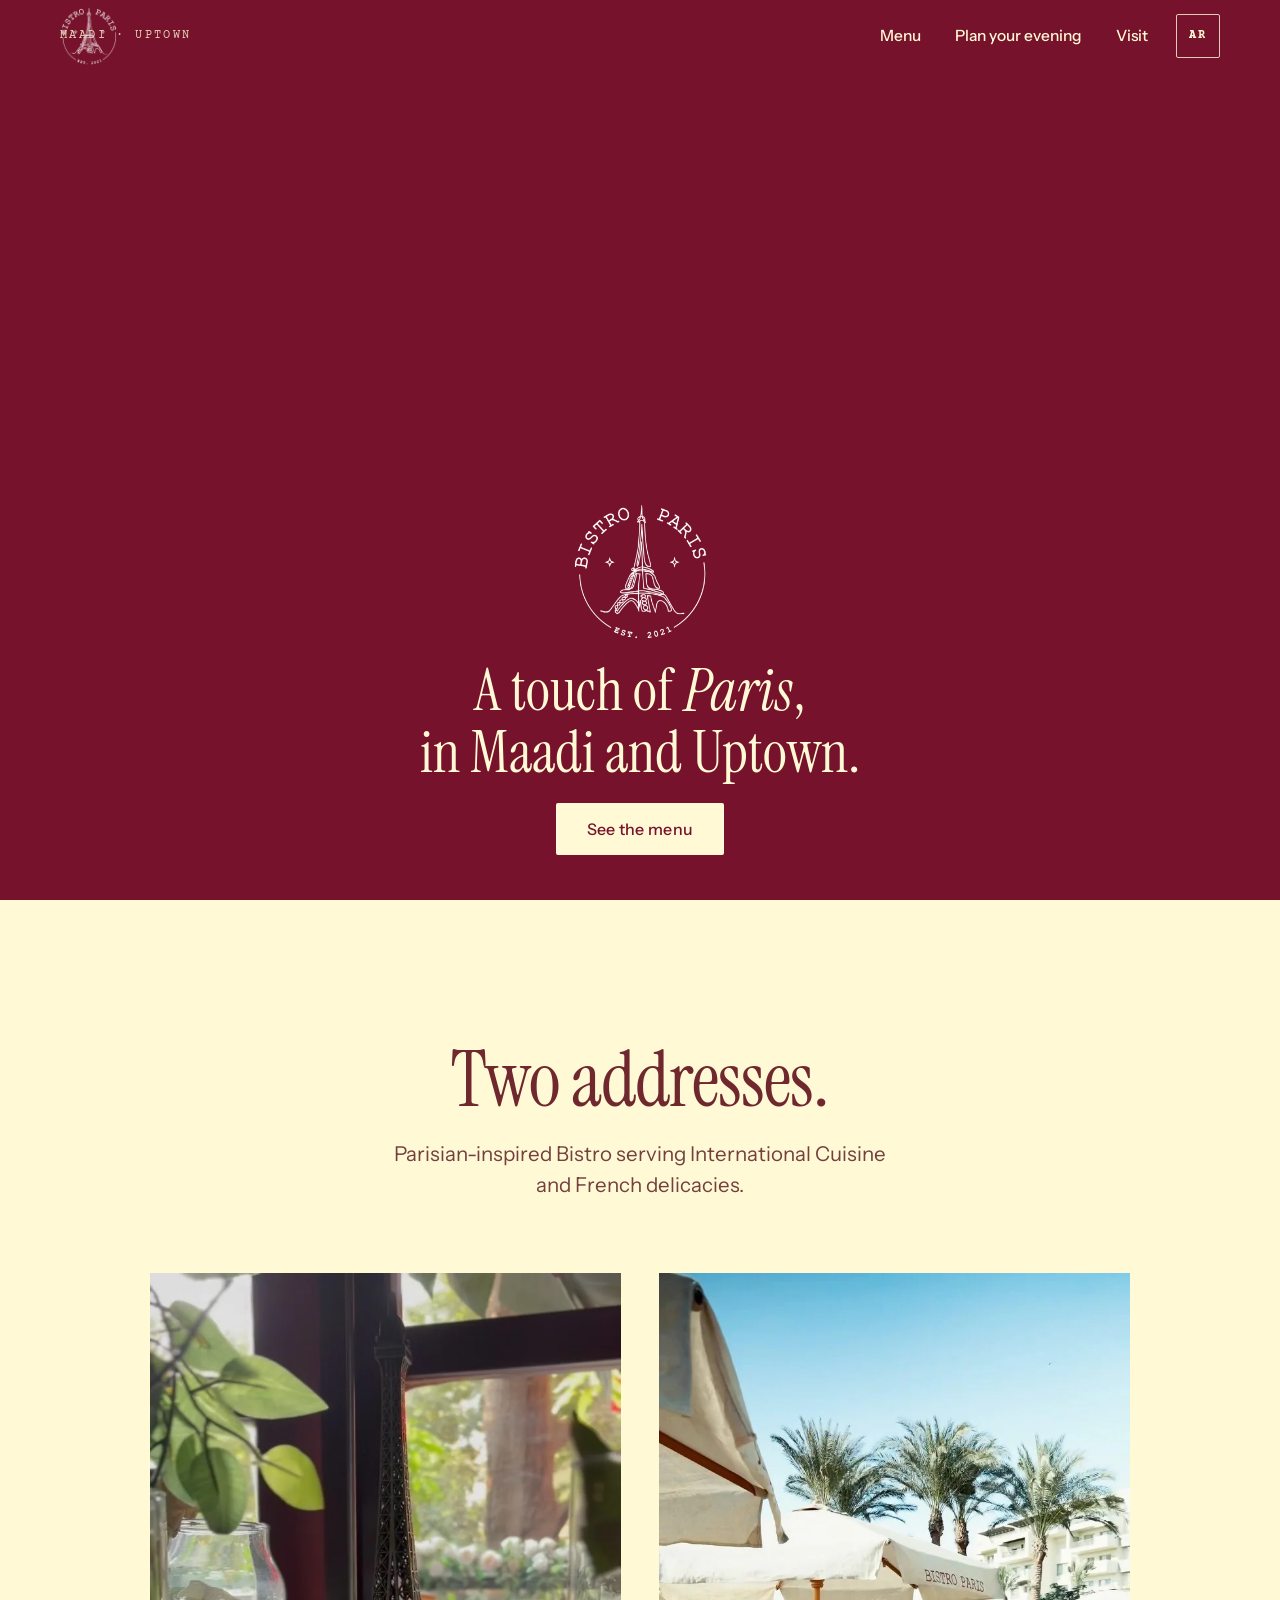
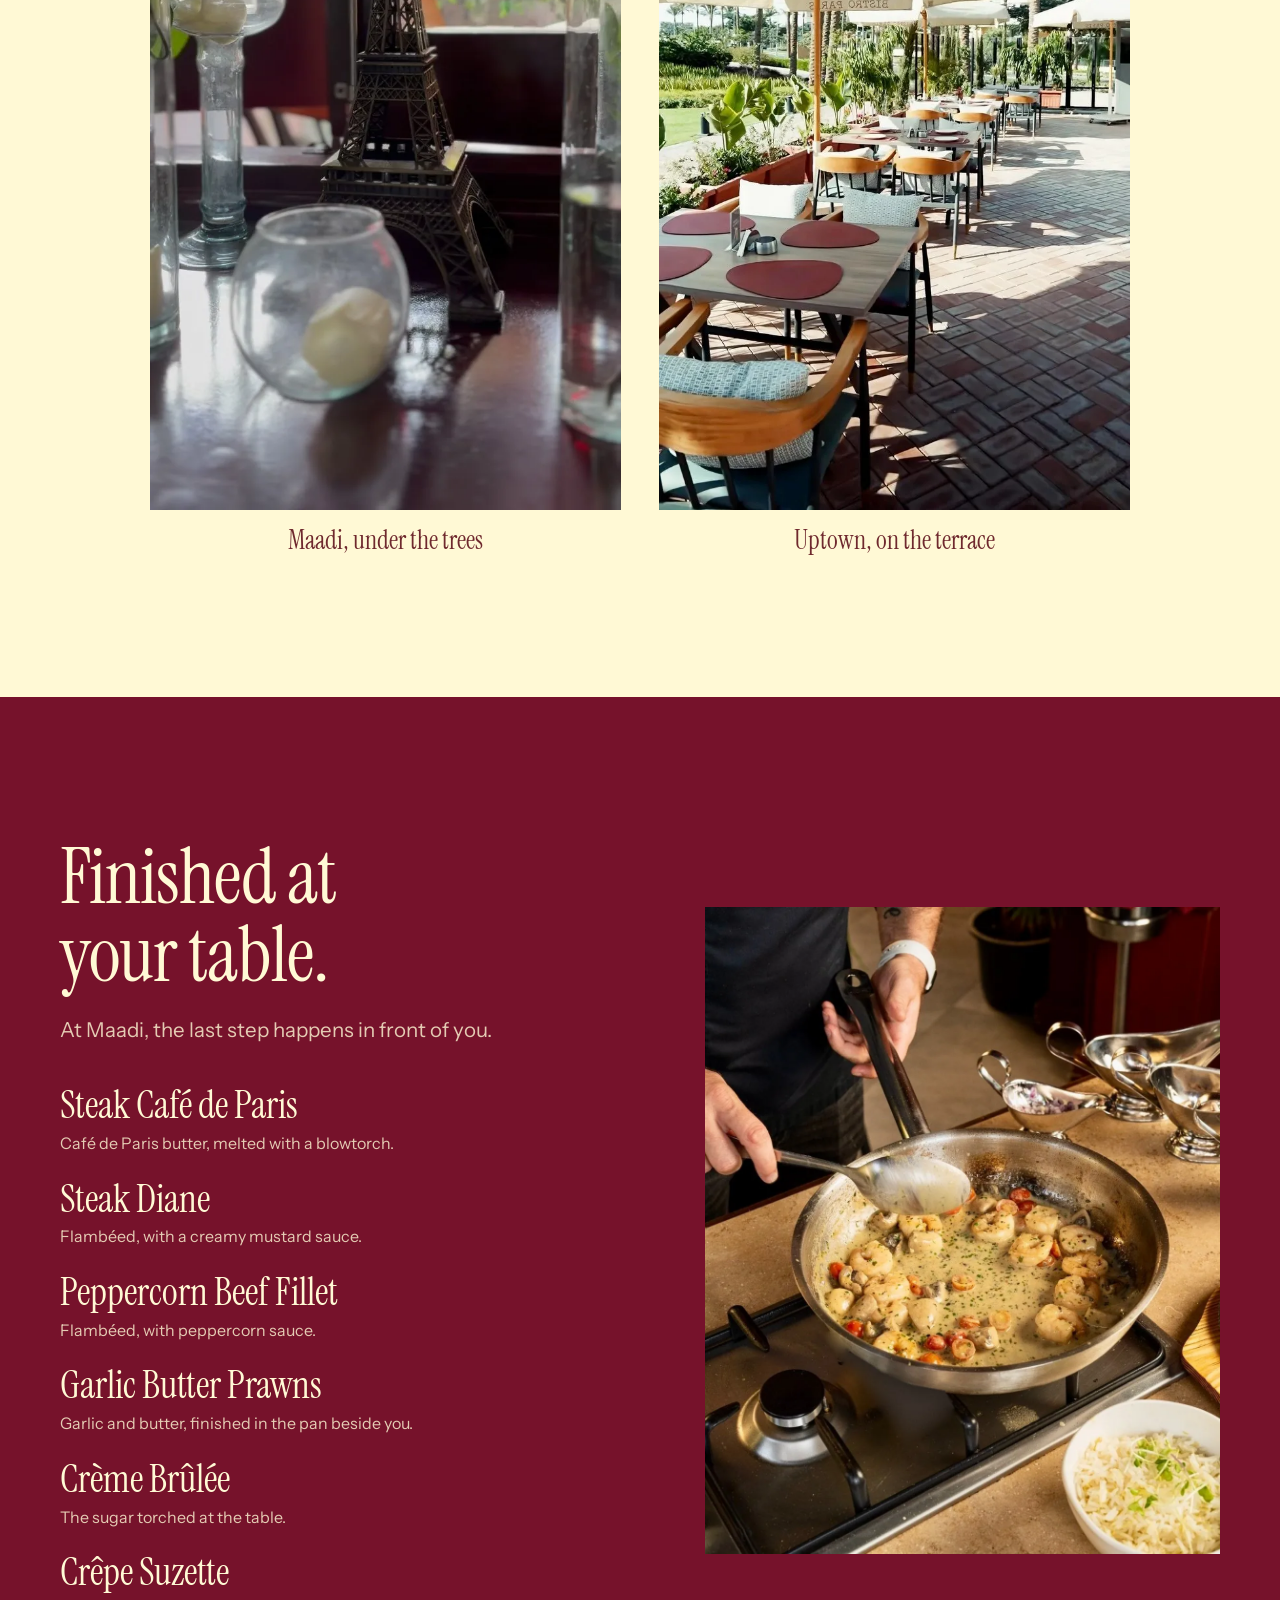
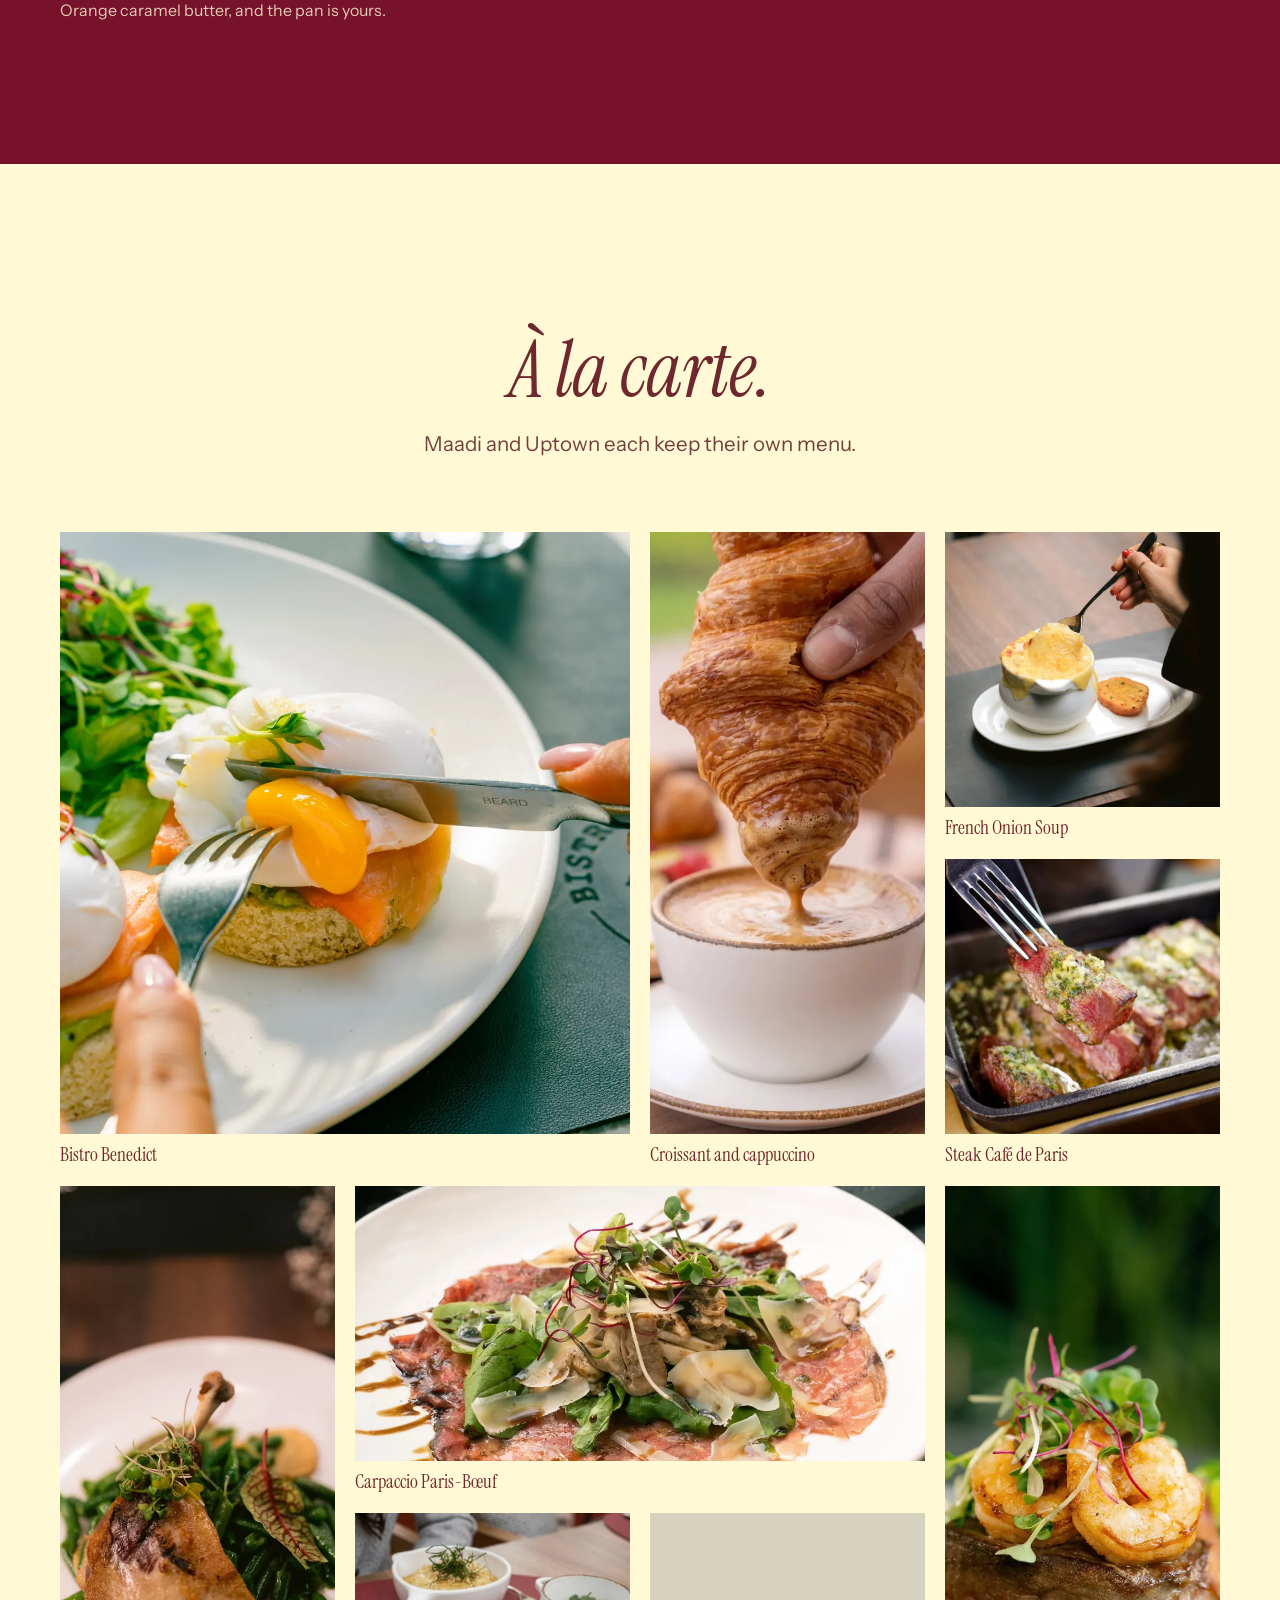
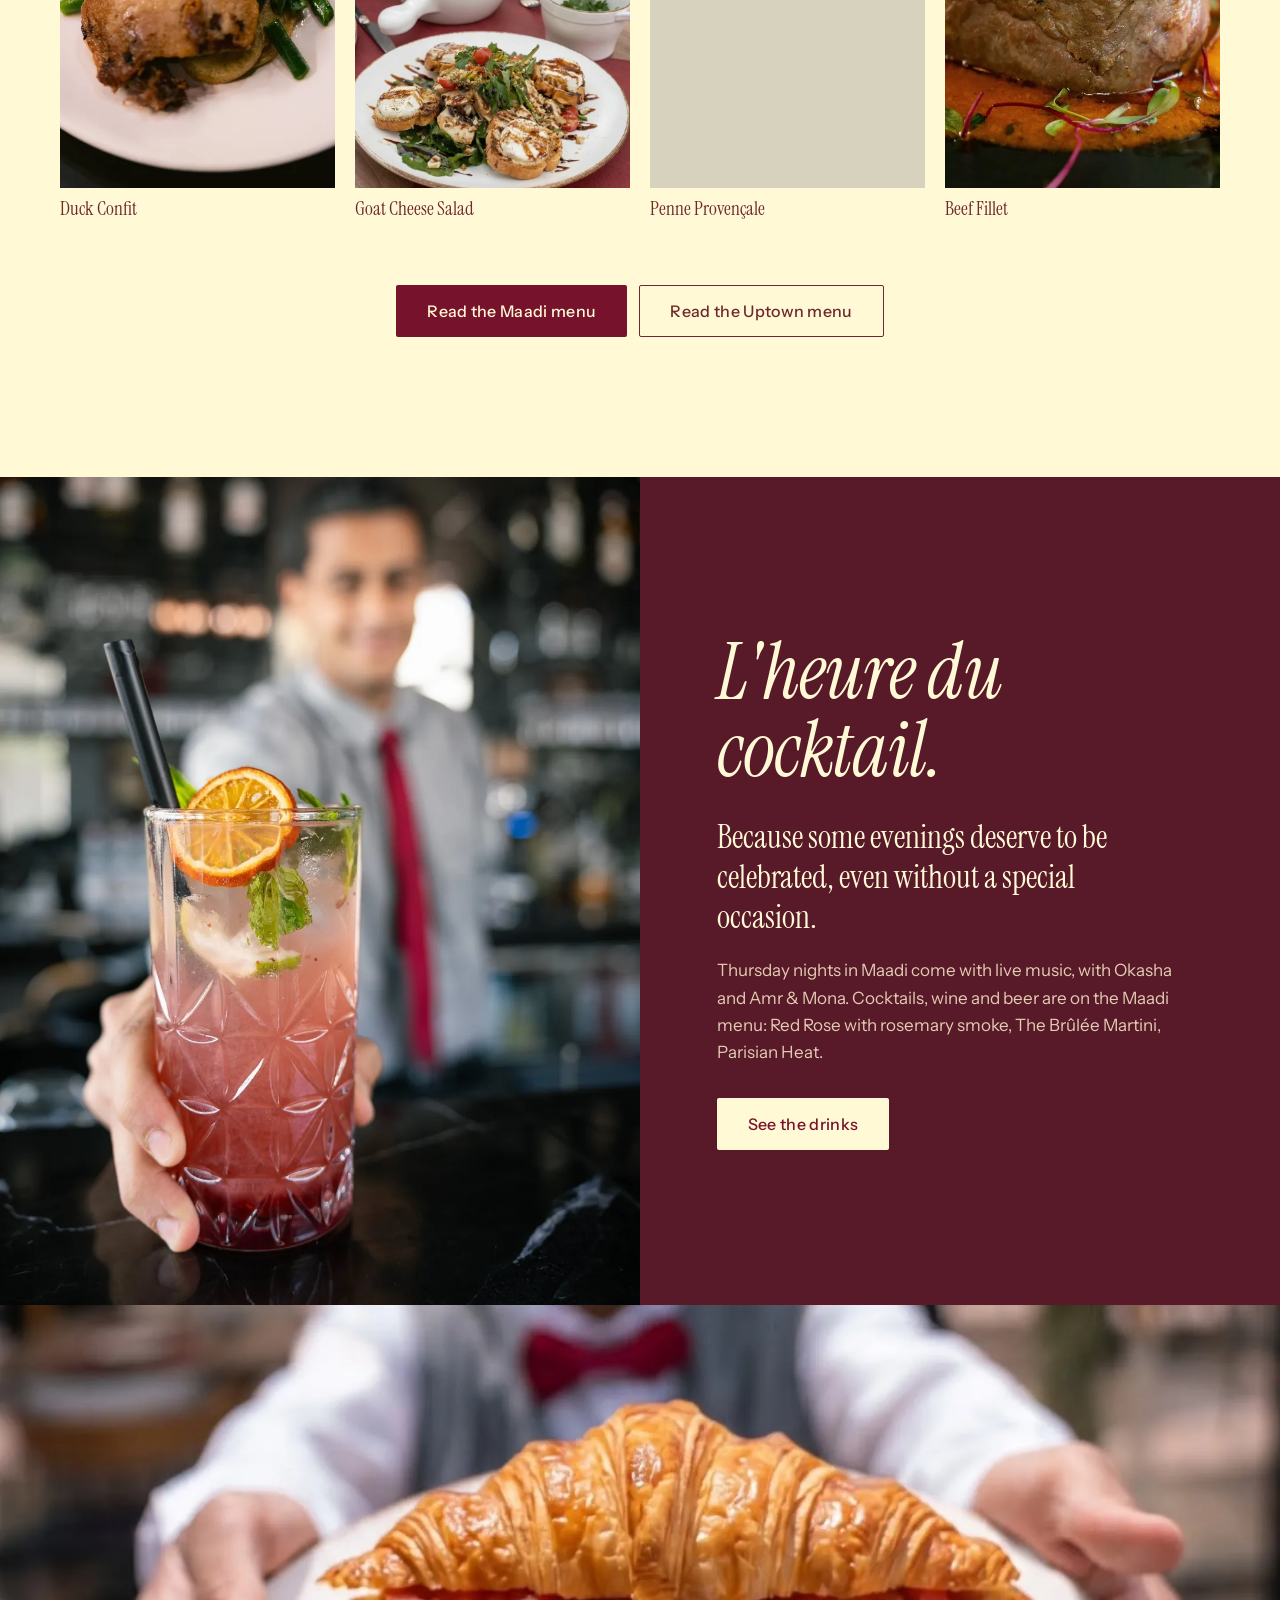
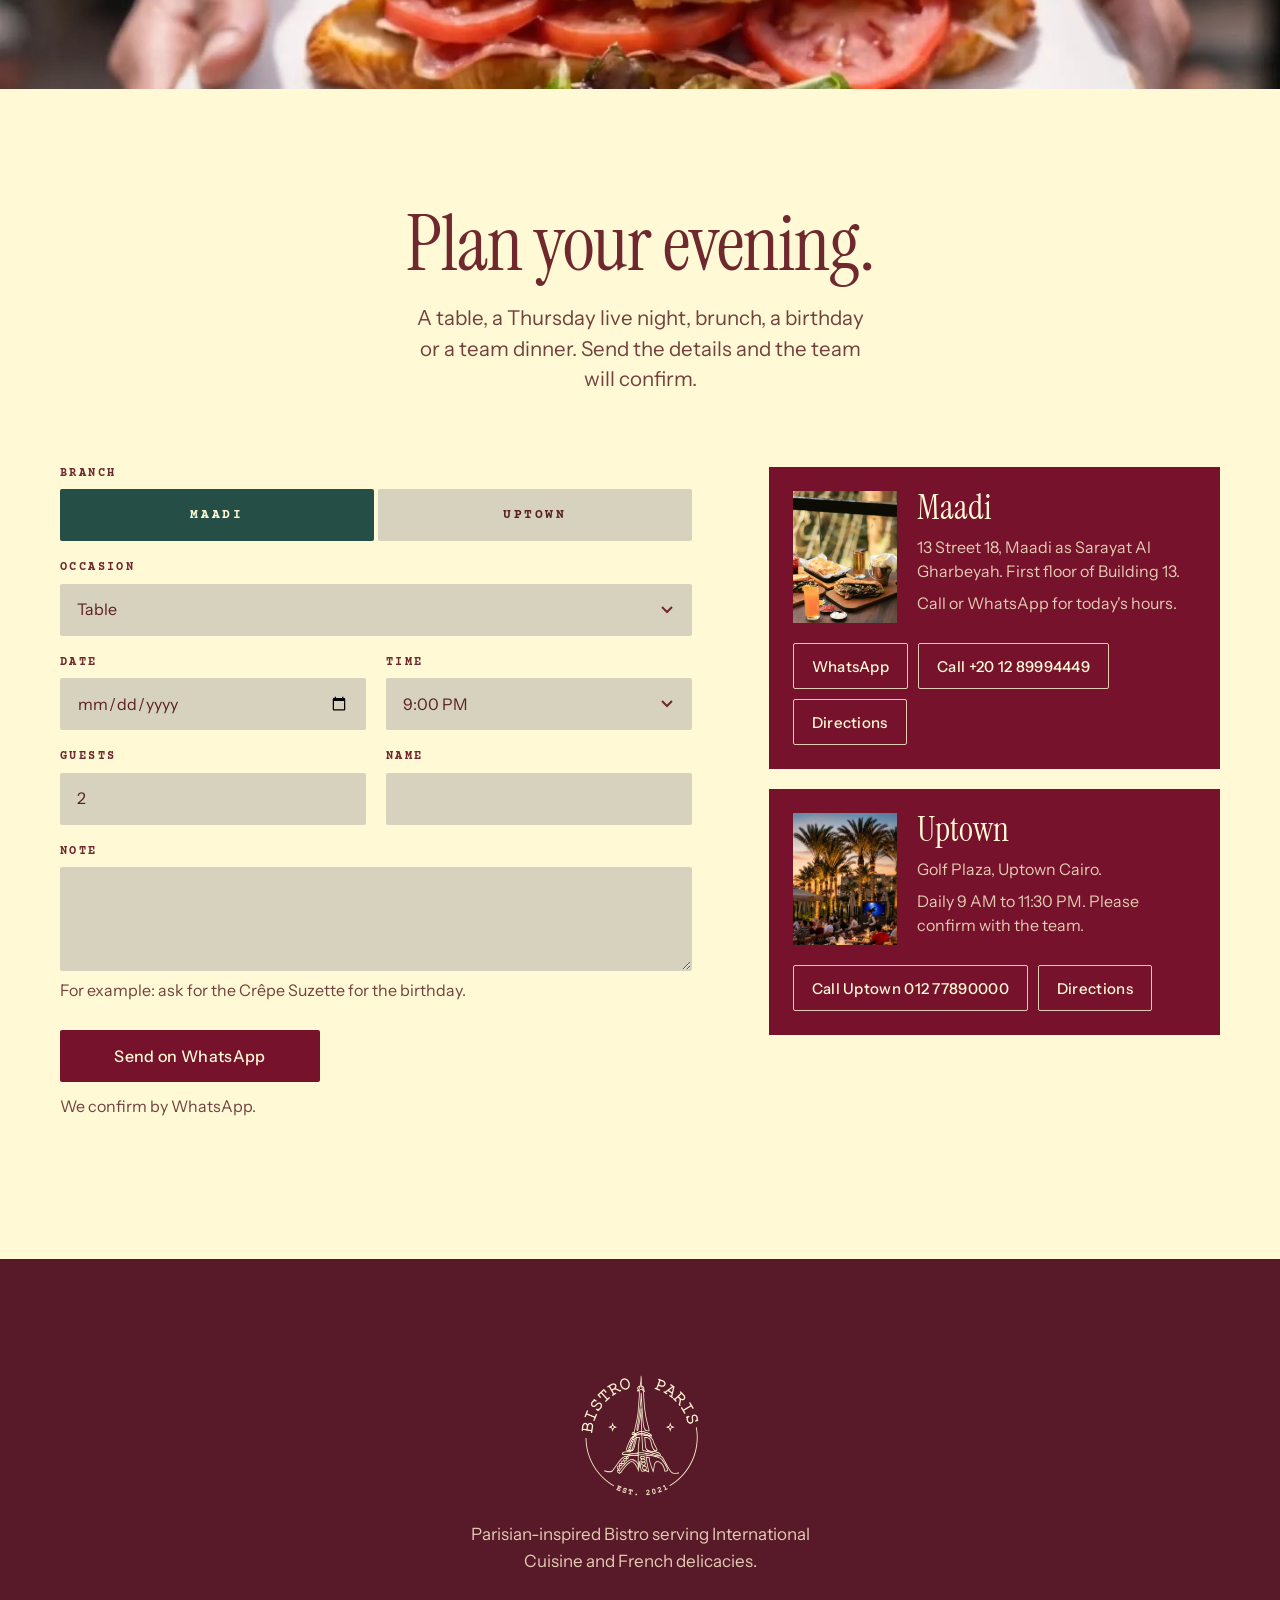
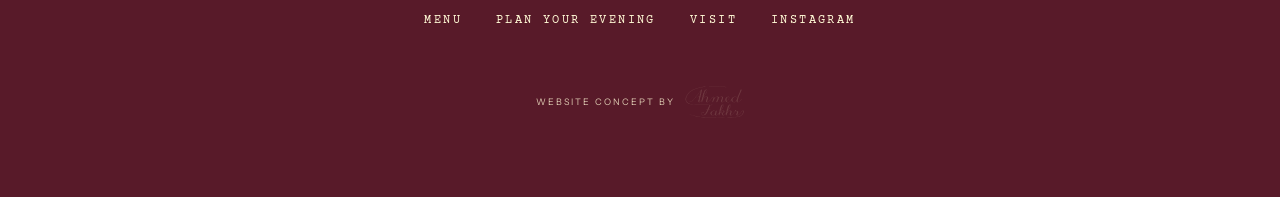
==== index.html @ d9f88b31 "Faster images, single language button" ====
<!doctype html>
<html lang="en">
<head>
<meta charset="utf-8">
<meta name="viewport" content="width=device-width, initial-scale=1, minimum-scale=1">
<title>Bistro Paris | Parisian-inspired bistro, Maadi and Uptown Cairo</title>
<meta name="description" content="Parisian-inspired Bistro serving International Cuisine and French delicacies, in Maadi and at Uptown Cairo. See the menu and plan your evening.">
<meta name="theme-color" content="#76122B">
<meta property="og:type" content="restaurant.restaurant">
<meta property="og:site_name" content="Bistro Paris">
<meta property="og:title" content="Bistro Paris | Parisian-inspired bistro, Maadi and Uptown Cairo">
<meta property="og:description" content="Parisian-inspired Bistro serving International Cuisine and French delicacies, in Maadi and at Uptown Cairo. See the menu and plan your evening.">
<meta property="og:url" content="https://ahmedfakhr1.github.io/bistroparis-preview/">
<meta property="og:image" content="https://ahmedfakhr1.github.io/bistroparis-preview/img/og.jpg">
<meta property="og:image:width" content="1200">
<meta property="og:image:height" content="630">
<meta name="twitter:card" content="summary_large_image">
<link rel="icon" href="img/icon.png" type="image/png">
<link rel="apple-touch-icon" href="img/apple-touch-icon.png">
<link rel="preload" href="fonts/courier-prime-d5f7f4.woff2" as="font" type="font/woff2" crossorigin>
<link rel="preload" href="fonts/courier-prime-fcd7e4.woff2" as="font" type="font/woff2" crossorigin>
<link rel="preload" href="fonts/instrument-sans-046090.woff2" as="font" type="font/woff2" crossorigin>
<link rel="preload" href="fonts/instrument-serif-2d243d.woff2" as="font" type="font/woff2" crossorigin>
<link rel="preload" href="fonts/instrument-serif-52a6c2.woff2" as="font" type="font/woff2" crossorigin>
<script>
(function(){var h=document.documentElement;h.classList.add('js','fl');
try{var m=location.search.match(/branch=(maadi|uptown)/),b=m?m[1]:localStorage.getItem('bp-branch');if(b==='maadi'||b==='uptown')h.setAttribute('data-branch',b);if(m)localStorage.setItem('bp-branch',m[1])}catch(e){}
try{h.classList.add(localStorage.getItem('bp-intro')?'hold':'veiled')}catch(e){h.classList.add('hold')}
var d=function(){h.classList.remove('fl')};setTimeout(d,1200);
if(document.fonts&&document.fonts.load){Promise.all(['400 1em "Instrument Serif"','italic 400 1em "Instrument Serif"','400 1em "Instrument Sans"','500 1em "Instrument Sans"','400 1em "Courier Prime"','700 1em "Courier Prime"'].map(function(f){return document.fonts.load(f)})).then(d,d)}else d()})();
</script>
<style>html.fl body{opacity:0}body{transition:opacity .25s ease}</style>
<link rel="preload" as="image" href="img/hero-m.webp" media="(max-width:700px)" fetchpriority="high">
<link rel="preload" as="image" href="img/hero.webp" media="(min-width:701px)" fetchpriority="high">
<link rel="preload" as="image" href="img/seal-white.webp" fetchpriority="high">
<link rel="stylesheet" href="fonts.css?v=2">
<link rel="stylesheet" href="style.css?v=2">
<script src="site.js?v=2" defer></script>
<script type="application/ld+json">{"@context": "https://schema.org", "@graph": [{"@type": "Restaurant", "@id": "https://ahmedfakhr1.github.io/bistroparis-preview/#maadi", "name": "Bistro Paris Maadi", "url": "https://ahmedfakhr1.github.io/bistroparis-preview/", "description": "Parisian-inspired Bistro serving International Cuisine and French delicacies", "servesCuisine": ["French", "International"], "telephone": "+201289994449", "image": "https://ahmedfakhr1.github.io/bistroparis-preview/img/og.jpg", "hasMenu": "https://ahmedfakhr1.github.io/bistroparis-preview/menu.html", "address": {"@type": "PostalAddress", "streetAddress": "13 Street 18, Maadi as Sarayat Al Gharbeyah, first floor of Building 13", "addressLocality": "Cairo", "postalCode": "4212050", "addressCountry": "EG"}, "sameAs": ["https://www.instagram.com/bistropariseg/", "https://www.facebook.com/bistroparis.eg"]}, {"@type": "Restaurant", "@id": "https://ahmedfakhr1.github.io/bistroparis-preview/#uptown", "name": "Bistro Paris Uptown", "url": "https://ahmedfakhr1.github.io/bistroparis-preview/", "description": "Parisian-inspired Bistro serving International Cuisine and French delicacies", "servesCuisine": ["French", "International"], "telephone": "+201277890000", "image": "https://ahmedfakhr1.github.io/bistroparis-preview/img/og.jpg", "hasMenu": "https://ahmedfakhr1.github.io/bistroparis-preview/menu.html?branch=uptown", "address": {"@type": "PostalAddress", "streetAddress": "Golf Plaza, Uptown Cairo", "addressLocality": "Cairo", "addressCountry": "EG"}, "openingHoursSpecification": [{"@type": "OpeningHoursSpecification", "dayOfWeek": ["Monday", "Tuesday", "Wednesday", "Thursday", "Friday", "Saturday", "Sunday"], "opens": "09:00", "closes": "23:30"}], "sameAs": ["https://www.instagram.com/bistropariseg/", "https://www.facebook.com/bistroparis.eg"]}]}</script>
</head>
<body class="home">
<a class="skip" href="#main">Skip to content</a>
<div class="veil" aria-hidden="true"><img src="img/seal-white.webp" width="480" height="490" alt=""><span class="veil-line"><i></i></span></div>
<div class="cover" aria-hidden="true"></div>
<header class="hdr" id="hdr">
<div class="hdr-in">
<a class="brand is-home" href="#top" aria-label="Bistro Paris, home"><img class="seal" src="img/seal-white.webp" width="480" height="490" alt=""><span class="lbl" aria-hidden="true">Maadi · Uptown</span></a>
<div class="hdr-r">
<nav class="nav" aria-label="Main">
<a href="menu.html">Menu</a>
<a href="#plan-top">Plan your evening</a>
<a href="#visit">Visit</a>
</nav>
<button class="lang" id="ar-toggle" type="button" aria-haspopup="dialog" aria-label="Arabic">AR</button>
<button class="burger" id="burger" type="button" aria-expanded="false" aria-controls="drawer" aria-label="Open menu"><span></span><span></span></button>
</div>
</div>
</header>
<div class="drawer" id="drawer" hidden>
<nav class="drawer-nav" aria-label="Menu">
<a href="menu.html?branch=maadi">Maadi menu</a>
<a href="menu.html?branch=uptown">Uptown menu</a>
<a href="#plan-top">Plan your evening</a>
<a href="#visit">Visit us</a>
</nav>
<div class="drawer-foot">
<a href="tel:+201289994449">Call Maadi +20 12 89994449</a>
<a href="tel:+201277890000">Call Uptown 012 77890000</a>
<a href="https://www.instagram.com/bistropariseg/" target="_blank" rel="noopener">Instagram @bistropariseg</a>
</div>
</div>
<main id="main">
<section class="hero dark" id="top" aria-label="Bistro Paris">
<div class="hero-frame">
<picture>
<source media="(max-width:700px)" srcset="img/hero-m.webp" width="630" height="1086">
<img class="hero-img" src="img/hero.webp" width="1179" height="1086" alt="The Uptown terrace at sunset, palms lit with fairy lights and a BISTRO PARIS umbrella over the tables" fetchpriority="high" decoding="async">
</picture>
<div class="hero-scrim" aria-hidden="true"></div>
<div class="hero-copy">
<img class="hero-seal" src="img/seal-white.webp" width="480" height="490" alt="Bistro Paris" fetchpriority="high">
<h1><span>A touch of <em>Paris</em>,</span> <span>in Maadi and Uptown.</span></h1>
<a class="btn btn-cream" href="menu.html">See the menu</a>
</div>
</div>
</section>
<section class="two rv" id="addresses">
<div class="wrap">
<h2>Two addresses.</h2>
<p class="lead">Parisian-inspired Bistro serving International Cuisine and French delicacies.</p>
<div class="pair">
<figure><img src="img/pair-maadi.webp" width="720" height="1280" alt="A bronze Eiffel Tower figurine on a dark wood table by a wine-red window frame, trees outside" loading="lazy" decoding="async"><figcaption>Maadi, under the trees</figcaption></figure>
<figure><img src="img/pair-uptown.webp" width="720" height="1280" alt="The Uptown terrace by day, cream umbrellas printed BISTRO PARIS over burgundy placemats and palms" loading="lazy" decoding="async"><figcaption>Uptown, on the terrace</figcaption></figure>
</div>
</div>
</section>
<section class="atable dark rv" id="table">
<div class="wrap atable-in">
<div class="atable-ph"><img src="img/table.webp" width="1080" height="1356" alt="Garlic prawns finished in a steel pan on a burner, with silver sauce boats and a bowl of rice beside it" loading="lazy" decoding="async"></div>
<div class="atable-tx">
<h2>Finished at your table.</h2>
<p class="lead">At Maadi, the last step happens in front of you.</p>
<ul class="dishes"><li><span class="dn">Steak Café de Paris</span><span class="dl">Café de Paris butter, melted with a blowtorch.</span></li><li><span class="dn">Steak Diane</span><span class="dl">Flambéed, with a creamy mustard sauce.</span></li><li><span class="dn">Peppercorn Beef Fillet</span><span class="dl">Flambéed, with peppercorn sauce.</span></li><li><span class="dn">Garlic Butter Prawns</span><span class="dl">Garlic and butter, finished in the pan beside you.</span></li><li><span class="dn">Crème Brûlée</span><span class="dl">The sugar torched at the table.</span></li><li><span class="dn">Crêpe Suzette</span><span class="dl">Orange caramel butter, and the pan is yours.</span></li></ul>
</div>
</div>
</section>
<section class="gallery rv" id="dishes">
<div class="wrap">
<h2><em>À la carte.</em></h2>
<p class="lead">Maadi and Uptown each keep their own menu.</p>
<div class="mosaic"><figure class="tile t-benedict"><div class="ph"><img src="img/dish-benedict.webp" width="1000" height="1333" alt="Salmon eggs Benedict cut open on the bottle-green leather placemat embossed BISTRO" loading="lazy" decoding="async" style="object-position:46% 46%"></div><figcaption>Bistro Benedict</figcaption></figure><figure class="tile t-croissant"><div class="ph"><img src="img/dish-croissant.webp" width="800" height="1067" alt="A croissant dunked into a cappuccino in a white cup with a brown rim" loading="lazy" decoding="async" style="object-position:50% 55%"></div><figcaption>Croissant and cappuccino</figcaption></figure><figure class="tile t-soup"><div class="ph"><img src="img/dish-soup.webp" width="800" height="1067" alt="French onion soup under bubbling cheese in a white bowl with a toast" loading="lazy" decoding="async" style="object-position:40% 58%"></div><figcaption>French Onion Soup</figcaption></figure><figure class="tile t-steak"><div class="ph"><img src="img/dish-steak.webp" width="800" height="1000" alt="Sliced steak under green herb butter on a cast-iron tray, a fork lifting a piece" loading="lazy" decoding="async" style="object-position:45% 50%"></div><figcaption>Steak Café de Paris</figcaption></figure><figure class="tile t-duck"><div class="ph"><img src="img/dish-duck.webp" width="800" height="1067" alt="Duck confit leg over green beans and potatoes on a white plate" loading="lazy" decoding="async" style="object-position:46% 58%"></div><figcaption>Duck Confit</figcaption></figure><figure class="tile t-carpaccio"><div class="ph"><img src="img/dish-carpaccio.webp" width="1000" height="1250" alt="Beef carpaccio with rocket, parmesan and mushrooms beside an embossed leather napkin" loading="lazy" decoding="async" style="object-position:50% 62%"></div><figcaption>Carpaccio Paris-Bœuf</figcaption></figure><figure class="tile t-fillet"><div class="ph"><img src="img/dish-fillet.webp" width="800" height="1067" alt="Beef fillet topped with prawns and micro herbs in an orange sauce" loading="lazy" decoding="async" style="object-position:50% 55%"></div><figcaption>Beef Fillet</figcaption></figure><figure class="tile t-goat"><div class="ph"><img src="img/dish-goat.webp" width="800" height="1067" alt="Goat cheese toasts on a salad over a burgundy placemat" loading="lazy" decoding="async" style="object-position:50% 72%"></div><figcaption>Goat Cheese Salad</figcaption></figure><figure class="tile t-penne"><div class="ph"><img src="img/dish-penne.webp" width="800" height="1067" alt="Penne with roasted tomato, pine nuts and a rosemary sprig" loading="lazy" decoding="async" style="object-position:50% 50%"></div><figcaption>Penne Provençale</figcaption></figure></div>
<p class="gal-links"><a class="btn btn-bord" href="menu.html?branch=maadi">Read the Maadi menu</a><a class="btn btn-line-ink" href="menu.html?branch=uptown">Read the Uptown menu</a></p>
</div>
</section>
<section class="evening dark rv" id="evening">
<div class="evening-ph"><img src="img/evening.webp" width="1100" height="1404" alt="A pink cocktail in a cut-glass highball with dried orange, held out across the black marble bar" loading="lazy" decoding="async" style="object-position:42% 50%"></div>
<div class="evening-tx">
<h2><em>L'heure du cocktail.</em></h2>
<p class="big">Because some evenings deserve to be celebrated, even without a special occasion.</p>
<p>Thursday nights in Maadi come with live music, with Okasha and Amr &amp; Mona. Cocktails, wine and beer are on the Maadi menu: Red Rose with rosemary smoke, The Brûlée Martini, Parisian Heat.</p>
<p><a class="btn btn-cream" href="menu.html?branch=maadi#maadi-signature-cocktails">See the drinks</a></p>
</div>
</section>
<section class="plan" id="plan-sec">
<div class="plan-band"><img src="img/waiter.webp" width="1440" height="700" alt="A waiter in a grey waistcoat and red bow tie holds out a plate with a croissant sandwich" loading="lazy" decoding="async" style="object-position:50% 6%"></div>
<div class="wrap">
<div class="plan-head rv" id="plan-top">
<h2>Plan your evening.</h2>
<p class="lead">A table, a Thursday live night, brunch, a birthday or a team dinner. Send the details and the team will confirm.</p>
</div>
<div class="plan-grid rv">
<form class="form" id="plan" novalidate>
<fieldset class="f-branch">
<legend>Branch</legend>
<div class="seg" role="group" aria-label="Branch">
<button type="button" class="seg-b" data-b="Maadi" aria-pressed="true">Maadi</button>
<button type="button" class="seg-b" data-b="Uptown" aria-pressed="false">Uptown</button>
</div>
</fieldset>
<div class="field f-wide"><label for="f-occ">Occasion</label>
<select id="f-occ" name="occasion"><option>Table</option><option>Thursday live night</option><option>Brunch</option><option>Birthday or celebration</option><option>Team or corporate dinner</option></select></div>
<div class="field"><label for="f-date">Date</label><input id="f-date" name="date" type="date" required aria-describedby="e-date"><p class="err" id="e-date" hidden>Pick a date.</p></div>
<div class="field"><label for="f-time">Time</label><select id="f-time" name="time"></select></div>
<div class="field"><label for="f-guests">Guests</label><input id="f-guests" name="guests" type="number" inputmode="numeric" min="1" max="60" value="2" required aria-describedby="e-guests"><p class="err" id="e-guests" hidden>Enter the number of guests.</p></div>
<div class="field"><label for="f-name">Name</label><input id="f-name" name="name" type="text" autocomplete="name" required aria-describedby="e-name"><p class="err" id="e-name" hidden>Add your name.</p></div>
<div class="field f-wide"><label for="f-note">Note</label><textarea id="f-note" name="note" rows="3" aria-describedby="h-note"></textarea><p class="hint" id="h-note">For example: ask for the Crêpe Suzette for the birthday.</p></div>
<div class="f-wide f-send">
<button class="btn btn-bord" type="submit">Send on WhatsApp</button>
<p class="small">We confirm by WhatsApp.</p>
<p class="small up-note" id="up-note" hidden>Your request goes to our WhatsApp with Uptown in the message. Prefer to call? <a href="tel:+201277890000">Call Uptown 012 77890000</a></p>
</div>
</form>
<div class="visit" id="visit">
<article class="vcard dark">
<img src="img/visit-maadi.webp" width="720" height="960" alt="A steak baguette on a wooden board, chips and juices on a balcony table among trees" loading="lazy" decoding="async">
<div class="vc-tx">
<h3>Maadi</h3>
<p>13 Street 18, Maadi as Sarayat Al Gharbeyah. First floor of Building 13.</p>
<p>Call or WhatsApp for today's hours.</p>
</div>
<div class="vc-act">
<a class="btn btn-line" href="https://wa.me/201289994449" target="_blank" rel="noopener">WhatsApp</a>
<a class="btn btn-line" href="tel:+201289994449">Call +20 12 89994449</a>
<a class="btn btn-line" href="https://maps.app.goo.gl/3cE9a3tDqU51PSSt9" target="_blank" rel="noopener">Directions</a>
</div>
</article>
<article class="vcard dark">
<img src="img/visit-uptown.webp" width="619" height="600" alt="Palms lit with fairy lights over the Uptown terrace at dusk" loading="lazy" decoding="async">
<div class="vc-tx">
<h3>Uptown</h3>
<p>Golf Plaza, Uptown Cairo.</p>
<p>Daily 9 AM to 11:30 PM. Please confirm with the team.</p>
</div>
<div class="vc-act">
<a class="btn btn-line" href="tel:+201277890000">Call Uptown 012 77890000</a>
<a class="btn btn-line" href="https://www.google.com/maps/search/?api=1&amp;query=Bistro+Paris+Uptown" target="_blank" rel="noopener">Directions</a>
</div>
</article>
</div>
</div>
</div>
</section>
</main>
<footer class="foot dark">
<div class="foot-in">
<img class="foot-seal" src="img/seal-cream.webp" width="480" height="490" alt="Bistro Paris" loading="lazy">
<p class="foot-line">Parisian-inspired Bistro serving International Cuisine and French delicacies.</p>
<nav class="foot-nav" aria-label="Footer">
<a href="menu.html">Menu</a>
<a href="#plan-top">Plan your evening</a>
<a href="#visit">Visit</a>
<a href="https://www.instagram.com/bistropariseg/" target="_blank" rel="noopener">Instagram</a>
</nav>
<p class="credit"><a class="sig" href="https://ahmedfakhr1.github.io/" rel="noopener" title="Website concept by Ahmed Fakhreldin"><span class="sig-by">Website concept by</span><span class="sr">Ahmed Fakhreldin</span><svg viewBox="-16 -123 301 172" aria-hidden="true" focusable="false"><defs><mask id="sig-pen" maskUnits="userSpaceOnUse" x="-80" y="-180" width="760" height="300"><g class="pen"><path pathLength="1" style="animation-delay:0.10s;animation-duration:0.32s" d="M8.2 -39l2 1.2 1.2 0.4 1.4 0.1 1.6-0.3 1.7-0.7 2-1.2 5.2-4.7 7-8 8.4-10.2 8.6-11 16.8-22.7 1.8-2 0.9-0.2 -0.1 1.7 -1.2 6.4 -3.2 14.3 -2.4 10.5 -5.3 21.1 -0.4 2.1 -0.1 2.6 0.6 1.9 1.5 1 1.1 0.1 2.6-0.4 1.5-0.8 3.2-2.7 4.9-5.5"/><path pathLength="1" style="animation-delay:0.50s;animation-duration:0.05s" d="M35.4 -60.5l6.3-1.4 7.3-1 7-0.4 6.6 0.3"/><path pathLength="1" style="animation-delay:0.64s;animation-duration:0.51s" d="M70.1 -51.5l11.6-15.7 6.3-9.3 3.1-5.2 2.8-6.3 1.6-5.6 0-2.1 -0.4-1.7 -0.8-1.3 -1.4-0.5 -1.9 0.2 -2.2 1.1 -2 1.6 -1.7 2 -1.4 2.5 -1.4 3.4 -3.2 9.4 -3.6 12.8 -3.9 16.2 -1.6 7.5 -0.3 2.9 5.3-10.1 4.2-5.8 2.6-3.1 2.5-2.3 2.4-1.4 2.3-0.9 2.3-0.4 2.3 0 1.8 0.4 1.3 0.9 0.9 1.3 0.4 1.7 -0.1 2.1 -0.5 2.6 -3.4 9.2 -0.6 2.6 0 2.1 0.4 1.7 0.8 1.3 1.1 0.9 1.1 0.4 1.2 0 1.6-0.4 4.3-2 3.2-2.3 3.7-4.3 10.3-13.2 2.5-2.3 2.5-1.4 2-0.6 1.5 0.3 1.1 1 0.6 1.2 0.1 1.1 -0.3 1.6 -3.8 11.2 -4.2 10.1"/><path pathLength="1" style="animation-delay:1.22s;animation-duration:0.12s" d="M127 -45.5l4.4-6.9 2.3-3.1 2.6-3.1 2.5-2.3 2.4-1.4 2.4-0.9 2.3-0.4 2.2 0 1.8 0.4 1.4 0.9 0.8 1.1 0.5 1.2 0 1.1 -3 9.6 -5.3 12.9"/><path pathLength="1" style="animation-delay:1.42s;animation-duration:0.17s" d="M148.2 -45.5l4.4-6.9 4.9-6.2 2.5-2.3 2.4-1.4 2.4-0.9 2.3-0.4 2.2 0 1.8 0.4 1.4 0.9 0.8 1.3 0.4 1.7 0 2.1 -0.6 2.6 -3.4 9.2 -0.5 2.6 -0.1 2.1 0.4 1.7 0.9 1.3 1 0.9 1.1 0.4 1.2 0 1.6-0.4 4.3-2 1.8-1.2 1.4-1.1 1.6-1.7 6.9-8.7"/><path pathLength="1" style="animation-delay:1.67s;animation-duration:0.18s" d="M193.4 -42.4l6.3-3.2 1.5-1.2 2.6-3 2.4-4.4 0.7-2.2 0.2-2.3 -0.3-1.8 -0.7-1.4 -1-1 -1.1-0.6 -2.6 0.1 -4.2 1.9 -2 1.6 -1.6 1.9 -1.2 2.5 -0.9 2.8 -0.5 6.4 0.5 2.7 0.9 2.3 1.4 1.8 1.8 1.4 2.2 1 2.2 0.6 2.3 0.1 2.3-0.2 4.6-1.8 3.5-2.3 1.4-1.4 7.5-9.4"/><path pathLength="1" style="animation-delay:1.93s;animation-duration:0.43s" d="M249.1 -54.5l-1.7-4.2 -1.3-1.8 -1.9-1.4 -2.2-1 -2.2-0.6 -4.5 0.1 -4.7 1.8 -3.5 2.3 -2.6 3 -2.4 4.4 -0.7 2.3 -0.2 2.3 0.2 2.2 0.6 2.3 1.1 2.1 1.5 1.7 2 1.3 2.2 0.9 2.2 0.4 2.3 0 2.3-0.4 2.4-0.9 2.3-1.3 1.8-1.7 1.5-2.1 3.3-6.8 20.5-46.9 -13.8 32.1 -1.4 4 -1.7 5.3 -2.2 9.4 -0.3 3.4 0.1 2.5 0.7 1.7 2.1 1.6 2.6-0.1 4.2-1.8 3.5-2.3 1.4-1.4 7.5-9.4"/><path pathLength="1" style="animation-delay:2.43s;animation-duration:0.74s" d="M193.3 -110.5l-6.7-2.7 -5.3-1.3 -7.1-1.1 -8.9-0.8 -11.2-0.6 -13.4-0.3 -14.7 0.2 -15.2 0.6 -15.7 1.1 -15.1 1.8 -14.3 2.4 -13.4 3 -11.9 3.4 -10.6 4 -9.5 4.7 -8.4 5.5 -7.4 6.4 -6 6.9 -4.7 7.5 -3.3 7.4 -2 6.2 -0.5 4.9 0.6 4.6 1.5 4.7 2.5 4.7 3.6 4 4.7 3 5.9 2.3 7.5 1.7 9.1 1.1 21.4 1.4 22.1 0.5 8.8 0 18.6-0.6 4.3 0.1 11.3 2 3.1 0.3 2.8-0.1 2.5-0.5 4.5-2"/><path pathLength="1" style="animation-delay:3.25s;animation-duration:0.19s" d="M109.7 -21.5l-7.4 18.7 -5 11.6 -2.4 4.9 -4.6 7.4 -2.2 2.7 -2.2 2 -2 1.5 -4.1 2.1 -2 0.5 -1.9 0.1 -2-0.2 -1.8-0.6 -1.8-1 -1.5-1.3 -1-1.7 -0.9-3.9 0-1.9 0.4-1.7 0.8-1.3 1-1 1.4-0.6 1.8-0.3 3.8 0.6 3.9 2"/><path pathLength="1" style="animation-delay:3.52s;animation-duration:0.04s" d="M89.3 1.7l23.2 0"/><path pathLength="1" style="animation-delay:3.64s;animation-duration:1.68s" d="M139.5 14.5l-1.4-3.5 -1.2-1.5 -1.6-1.2 -1.8-0.9 -1.9-0.5 -1.9-0.1 -4 0.9 -3.6 1.9 -2.4 2 -1.1 1.5 -2.1 3.7 -0.5 1.9 -0.2 2 0.7 3.8 0.9 1.8 1.3 1.5 1.7 1.1 3.8 1.1 1.9 0 4-1.1 1.9-1.1 1.6-1.5 1.2-1.8 5.8-12.4 1.1-1.8 -2.7 10.6 -0.4 3.1 0 2.5 0.4 1.6 0.9 1.1 0.9 0.6 0.9 0.2 2.6-0.6 3.7-1.8 2.6-2 1.5-1.7 11.1-14.5 8.7-12.5 2.9-4.7 3.4-7.8 0.6-2.3 0.2-2 -0.2-1.5 -0.6-1.2 -1-0.8 -1.5 0 -1.9 0.8 -1.8 1.2 -1.4 1.5 -1.3 2 -2.5 6 -2.8 9 -3.1 11.8 -3.3 14.2 -0.6 3.8 0.5-0.3 1.2-2.8 2.4-4.4 5.4-7.5 2.2-2.2 2.1-1.4 2-0.9 2-0.5 1.9-0.1 1.7 0.3 1.2 0.6 0.9 0.9 0.5 1.4 0 1.6 -0.4 1.9 -1.1 1.4 -1.8 1.1 -2.2 0.7 -2.6 0.4 -2.7 0.1 -1.1 0.3 2.3 2 1.3 1.9 2.3 6.7 0.9 1.1 0.9 0.6 1 0.2 1.1-0.1 1.5-0.5 3.6-1.8 1.5-1 2.6-2.7 8.6-11.1 5.5-7.5 7.5-11 3.6-7.3 1.6-4.9 0.2-2 -0.2-1.5 -0.6-1.2 -1.1-0.8 -1.4 0 -1.9 0.8 -1.8 1.2 -1.5 1.5 -1.2 2 -1.2 2.7 -2.7 7.4 -3 10.4 -3.2 13.3 -2.3 11 0.6-0.3 2.4-5.2 2.6-4.2 4-5.3 2.1-2.2 2.1-1.4 2-0.9 2-0.5 2-0.1 1.6 0.3 1.3 0.6 0.9 0.9 0.4 1.4 0.1 1.6 -0.3 2.1 -0.7 2.4 -2.2 5.4 -0.7 4.3 0.2 1.5 0.6 1.2 0.8 0.9 1 0.5 2.2-0.1 1.6-0.6 3.6-1.9 2.5-2.2 8.2-10.4 6.4-9 0.5 0 -0.1 1.4 0.6 1.5 1.8 0.7 2.6 0.1 2.2 0.4 1.4 0.7 0.7 1.1 0.3 1.5 0 1.8 -1.3 4.7 -2 4.9 -0.4 2.4 1.1 2 0.9 0.7 1 0.4 1 0 3.1-1.1 3.5-2 1.1-0.9 3.2-3.6 7.8-10.4 3.6-3.6 1.8-1.2 1.7-0.5 1.7 0 1.3 0.6 0.8 1.3 0.4 1.8 -0.2 2.4 -0.9 2.8 -1.6 3.5 -2.6 4.3 -3.6 4.8 -4.6 4 -5.8 2.9 -7.4 2.1 -9.5 1.7 -11.8 1.3 -12 1 -22.3 1.3 -15 0.3 -19.5 0 -41.7-0.7 -17.8-0.7 -16-0.9 -14.4-1.1 -12.7-1.3 -11.4-1.6 -10.4-1.7 -9.1-1.9 -8.1-2.1 -14.5-4.8"/></g></mask><g id="sig-ink"><path d="M7.8 -38.4l0 0.5 0.6 0.6 1.4-2.2 -0.7-0.3 -0.5 0.2zM8.2 -37.5l1 0.5 1.5 0.3 0.5-1.7 -1.6-1.2zM10.2 -36.7l3.2-0.1 -0.2-1.2 -1.3-0.1 -1-0.5zM12.8 -36.7l1.7-0.3 1.9-0.8 -0.6-1 -1.6 0.6 -1.4 0.2zM15.8 -37.5l2.6-1.5 1.6-1.2 -0.8-0.9 -2.1 1.5 -1.8 1zM19.2 -39.5l2.5-2.3 3.1-3.2 -0.9-0.8 -5.5 5.3zM23.7 -43.8l7.1-8.1 -0.9-0.7 -7.1 8zM29.5 -50.4l8.2-9.9 -0.9-0.7 -8.2 9.9zM36.3 -58.5l8.6-10.8 -1-0.8 -8.6 10.8zM43.4 -67.5l8.5-11 -1-0.7 -8.4 11zM50.5 -76.7l7.5-10.3 -1-0.7 -7.4 10.2zM56.9 -85.3l6.1-8.4 -1-0.7 -6.1 8.4zM62.1 -92.5l4.3-5.5 -0.9-0.7 -4.4 5.5zM65.9 -97.3l1.7-2.3 -0.6-0.6 -2 2.1zM66.1 -100.2l-0.9 0.2 -0.8 1.5 5.2 0.9 -0.3-1.8 -0.8-0.4zM64.6 -99l-0.7 1.9 -0.5 2.7 5.7 1.2 0.5-2.9 0-2.1zM63.5 -95.4l-1.5 7.5 5.7 1.3 1.6-7.7zM62.3 -89.4l-2.1 9.5 5.7 1.3 2.1-9.5zM60.6 -81.6l-2.3 10.3 5.6 1.3 2.4-10.3zM58.7 -73l-2.5 10.4 5.6 1.4 2.5-10.5zM56.6 -64.3l-2.4 9.9 5.6 1.4 2.4-10zM54.6 -55.9l-2 8 5.5 1.4 2.1-8.1zM52.9 -49.1l-1.4 5.7 5.7 1.1 1.2-5.4zM51.6 -44.1l-0.5 3.7 5.9 0 0.3-2.5zM51.1 -41l0.1 1.7 0.6 1.6 5.1-1.7 0.1-1.3zM51.5 -38.2l1 1.4 1.6 0.8 2.9-3.5zM53.5 -36.2l1.1 0.3 1.8 0 0.3-1.5 -0.5-0.7 0.1-0.7zM56 -35.9l2.6-0.2 -0.2-1.2 -1.1 0.1 -0.8-0.4zM58.1 -36l1.5-0.3 1.5-0.7 -0.5-1 -1.4 0.6 -1.2 0.2zM60.6 -36.7l3.3-2.3 -0.8-0.9 -3 2.1zM63.3 -38.5l3.5-3.3 -0.9-0.9 -3.3 3.3zM66.2 -41.2l3-3.6 -0.8-0.7 -3.1 3.5zM68.8 -44.4l1-1.4 -0.7-0.4 -1.1 1.1z"/><path d="M35.4 -60.1l3.1-0.5 -0.3-1.2 -2.9 0.9zM37.6 -60.4l6.6-1.3 -0.2-1.2 -6.6 1.3zM43 -61.5l7.3-1 -0.1-1.2 -7.4 1zM49 -62.3l7-0.4 0-1.3 -7.1 0.5zM55 -62.7l5.7 0.2 0.1-1.2 -5.9-0.2zM60 -62.5l1.8 0.1 0.8-0.2 -0.1-0.9 -2.5-0.3z"/><path d="M70.4 -51.3l2.4-2.9 -0.9-0.6 -2.1 3.1zM72.1 -53.3l5.3-6.9 -1-0.8 -5.2 7zM76.4 -58.8l7.1-10 -1-0.7 -7.1 9.9zM82.2 -66.9l6.3-9.2 -1-0.7 -6.3 9.2zM87.7 -75l3.4-5.5 -1-0.6 -3.4 5.5zM90.7 -79.7l2.9-5.9 -1.2-0.4 -2.8 5.7zM93.1 -84.4l2.4-6.4 -1.1-0.4 -2.4 6.2zM95.2 -89.9l0.7-2.7 0.3-2.4 -1.2 0 -0.2 2.1 -0.7 2.7zM96.2 -94.3l-0.1-2.1 -0.7-1.8 -1 0.6 0.5 1.4 0 1.8zM95.7 -97.6l-1-1.5 -1.7-0.8 -0.1 1.3 1 0.4 0.7 1zM93.6 -99.8l-2-0.2 -2.6 0.6 1.1 2.2 1.8-1.1 1.3-0.2zM89.9 -99.6l-2.7 1 -2.6 1.6 3.1 2.6 1.2-1.8 1.8-1.5zM85.4 -97.6l-2.2 2 -1.8 2.7 4.6 2.3 2.1-4.4zM82 -93.9l-1.7 3.3 -1.7 4.1 5.2 1.8 2.6-6.9zM79.2 -88l-3.4 10.1 5.4 1.6 3.1-9.8zM76.4 -79.8l-3.7 12.9 5.6 1.4 3.4-12.7zM73.4 -69.3l-3.9 15.7 5.6 1.3 3.8-15.5zM70.1 -56.4l-1.2 5.8 -1.8 9.9 4.6 1.1 4.1-15.5zM67.4 -42.6l-0.6 4.7 0.1 0.8 0.5 0.5 2.3 0.5 0.6-0.3 0.9-1.8 1-3.3zM68.9 -36.2l1.4-2.9 -0.9-0.5 -1.2 3.1zM69.9 -38.3l2.8-6.1 -1-0.5 -2.7 6.2zM72.2 -43.4l2.8-5.2 -1-0.6 -2.8 5.4zM74.6 -47.8l3.5-5.2 -1-0.7 -3.5 5.3zM77.4 -52l4.8-6.2 -0.9-0.8 -4.9 6.3zM81.4 -57.3l2.4-2.5 2.4-1.6 -0.6-1.1 -2.6 1.8 -2.6 2.6zM85.4 -61l2.3-1.1 2.2-0.7 -0.2-1.2 -2.5 0.8 -2.5 1.2zM89.2 -62.6l2.2-0.4 2.1 0.1 0.1-1.4 -2.3 0.1 -2.4 0.4zM92.8 -63l1.8 0.6 0.8 1 1.8-2.5 -1.4-0.3 -2.9-0.1zM95.2 -61.8l0.2 0.8 -0.2 1.2 5.2-1.5 -1.7-1.9 -2.2-0.9zM95.2 -60l-0.2 2.4 5.8 0.8 0.1-2.8 -1-2.4zM95 -58.2l-0.9 4.6 5.2 1.8 1.1-3.1 0.5-2.9zM94.4 -54.6l-2.4 6.4 5.2 1.8 2.5-6.4zM92.4 -49.3l-1.2 3.2 -0.7 2.9 5.9 0.8 0.3-2.2 0.8-2.8zM90.7 -44.1l-0.3 2.8 0.6 2.6 5.2-1.5 0.2-2.9zM90.6 -39.6l1.3 2.3 1.9 1.3 2.3-2.7 -0.1-0.7 0.2-1.2zM93.2 -36.3l1.8 0.6 1.6 0.1 0.3-1.6 -0.5-0.8 -0.4-1.1zM96.1 -35.6l3-0.5 -0.3-1.1 -1.3 0.2 -0.8-0.4zM98.6 -35.9l4.1-1.6 -0.5-1.1 -3.9 1.5zM101.9 -37.1l4.1-2.4 -0.7-1 -3.9 2.3zM105.5 -39.1l3-2.6 -0.9-0.9 -2.8 2.5zM108 -41.2l4.1-4.8 -1-0.8 -4 4.8zM111.2 -45l5.2-6.7 -0.9-0.7 -5.2 6.7zM115.6 -50.6l5.2-6.7 -1-0.8 -5.2 6.8zM119.9 -56.2l2.5-2.8 2.4-2 -0.7-1 -2.5 2.1 -2.6 2.9zM124 -60.4l2.3-1.4 1.9-0.3 -0.2-1.5 -2.2 0.7 -2.5 1.5zM127.6 -62.2l0.6 0.1 0.7 0.4 0 1 2.9-2.5 -1.5-0.6 -0.8-0.1 -2.2 0.5zM129 -61.1l-0.4 1.7 5.5-1.2 -1.1-1.8 -1.9-1.1zM128.7 -59.6l-0.3 1.2 5.5 1.4 0.5-2.2 -0.6-2.1zM128.5 -59l-1.7 5.8 5.2 1.8 2.1-6.4zM127.2 -54.5l-2.7 8.4 4.6 1.8 3.4-8.5zM124.9 -47.4l-2.5 7.2 3.9 1.7 3.4-7.1zM122.8 -41.2l-0.8 2.6 -0.2 1.5 2.7 1.2 1-1.1 1.3-2.5zM121.7 -37.5l0.4 0.7 2 0.9 0.7-0.2z"/><path d="M127.4 -45.3l1.3-1.8 -1-0.7 -1 2.2zM128.4 -46.6l2.8-4.5 -1-0.7 -2.8 4.6zM130.6 -50.2l4.5-6 -1-0.8 -4.5 6.1zM134.2 -55.1l2.5-3.1 2.5-2.2 -0.8-1 -2.5 2.4 -2.7 3.1zM138.4 -59.8l2.3-1.6 2.3-1 -0.4-1.1 -2.5 1 -2.5 1.8zM142.2 -62.1l2.3-0.7 2.2-0.2 -0.1-1.3 -2.4 0.3 -2.4 0.8zM145.9 -63l2.1 0.1 1.5 0.8 0.8-2.1 -4.5 0zM149.1 -62.4l0.8 1 0.2 1.1 3.6-2.5 -1.9-1.1 -2.2-0.4zM150 -60.6l-0.2 1.2 5.7-0.5 -0.8-2 -1.6-1.3zM149.8 -59.4l-0.4 1.7 5.5 1.6 0.6-2.4 -0.2-2.1zM149.6 -58.4l-2.1 6.7 5.2 1.9 2.4-7.2zM148 -53.2l-3 8.3 5 2 3.2-8.5zM145.5 -46.2l-2.5 6.7 4.5 2 1-1.8 2.1-4.9zM143.2 -40.4l-0.5 2.3 0.1 0.9 2.5 1.3 0.6 0.1 0.4-0.2 1.7-2.3z"/><path d="M148.6 -45.3l1.3-1.9 -0.9-0.5 -1.1 2.1zM149.6 -46.6l2.9-4.5 -1-0.7 -2.9 4.6zM151.9 -50.2l4.4-6 -1-0.8 -4.5 6.1zM155.4 -55.1l2.6-3.1 2.4-2.2 -0.8-1 -2.5 2.4 -2.7 3.1zM159.6 -59.8l2.3-1.6 2.3-1 -0.4-1.1 -2.5 1 -2.5 1.8zM163.4 -62.1l2.3-0.7 2.2-0.2 -0.1-1.3 -2.4 0.3 -2.4 0.8zM167.2 -63l2 0.1 1.5 0.8 0.9-2.1 -4.6 0zM170.3 -62.4l0.8 1 0 1.1 4-2.4 -2.1-1.2 -2.2-0.4zM171.1 -60.6l-0.3 2 5.9-0.1 -0.6-2.6 -0.4-0.7 -1.2-1.2zM170.8 -59.1l-0.4 3.7 5.4 1.5 0.8-2.9 0-2.8zM170.5 -56.2l-0.6 2.6 -1.2 3.1 5 2.1 2.5-6.5zM169.2 -51.6l-2.5 6.5 5.6 1.3 0.7-2.6 1.2-3.1zM167 -46.1l-0.7 2.9 -0.1 2.8 5.8-0.5 0.5-3.7zM166.1 -41.3l0.6 2.6 1.6 2 3.5-2.7 0.2-2zM167.7 -37.3l1.3 1 2.3 0.7 1-2.1 -0.4-1 -0.1-1zM170.8 -35.7l1.6 0.1 1.4-0.2 -0.2-1.2 -0.9-0.2 -0.6-0.8zM173.3 -35.7l3.6-1.1 -0.5-1.1 -1.8 0.7 -1.4 0.2zM176.2 -36.5l4.4-2.2 -0.6-1 -4.3 2.1zM179.9 -38.3l3.4-2.4 -0.9-0.8 -3.1 2.1zM182.8 -40.3l3.4-3.7 -0.9-0.8 -3.3 3.6zM185.5 -43.2l4.6-5.9 -0.9-0.6 -4.6 5.7zM189.4 -48.2l2.2-3.1 -0.6-0.4 -0.2 0.1 -2.3 2.7z"/><path d="M193.6 -42.1l2.1-0.8 -0.5-1 -2 1.1zM195.1 -42.7l4.3-2.1 -0.6-1 -4.2 2.2zM198.7 -44.4l3.3-2.3 -0.8-0.9 -3.1 2.2zM201.6 -46.3l2.7-3.1 -1-0.7 -2.5 2.9zM203.8 -48.8l2.7-4.4 -1.1-0.5 -2.5 4.2zM206.1 -52.4l1-2.3 0.5-2.4 -1.2-0.2 -0.5 2.2 -0.9 2.2zM207.5 -56.3l0.2-2.4 -0.3-2 -1.1 0.4 0.2 1.6 -0.2 2.1zM207.6 -60l-0.6-1.8 -1.2-1.3 -0.8 0.9 0.9 1 0.5 1.4zM206.2 -62.7l-1.1-1 -1.3-0.5 -0.3 1.2 0.9 0.4 1 0.7zM204.2 -64.1l-1.3-0.2 -1.7 0.1 0.5 1.7 1.2-0.5 0.9 0.1zM201.8 -64.3l-4.4 1.2 1.2 2.3 3.6-1.9zM198.3 -63.4l-2.7 1.1 -2.5 1.6 3.1 2.7 1.2-1.8 1.9-1.4zM193.9 -61.3l-2.2 2.1 -1.8 2.7 5 1.9 0.7-2.1 0.9-1.9zM190.4 -57.5l-1.4 3.1 -0.8 3.5 5.9 0.7 1-5.1zM188.4 -52.1l-0.4 3.7 0.2 3.4 5.8-0.7 0.2-5.5zM188.1 -46.1l0.7 3.2 1.4 2.7 4.3-2.3 -0.5-4zM189.7 -41l1.9 2.3 2.5 1.5 1.7-2.6 -0.7-1 -0.7-2.3zM193.2 -37.7l2.6 1.1 2.5 0.6 0.5-1.7 -1.9-1.1 -1.5-1.5zM197.5 -36.2l2.4 0.4 2.4 0.1 -0.1-1.3 -2.1-0.2 -2-0.8zM201.5 -35.7l2.4-0.2 2.4-0.6 -0.4-1.1 -2.2 0.5 -2.2 0.1zM205.5 -36.2l2.4-0.9 2.3-1.2 -0.6-1.1 -2.2 1.2 -2.2 0.8zM209.5 -37.9l3.6-2.4 -0.8-0.9 -3.3 2.2zM212.6 -39.9l3.2-3.3 -0.9-0.8 -3 3.2zM215.2 -42.4l4.5-5.8 -0.9-0.7 -4.5 5.7zM219 -47.2l2.8-3.9 -0.7-0.5 -3 3.7zM221.6 -50.8l0.3-0.5 -0.6-0.4 -0.4 0.3z"/><path d="M249.5 -54.7l-0.6-2 -1.1 0.4 1 1.9zM249.1 -56.2l-1.1-2.8 -1-1.3 -0.9 0.7 0.8 1.2 1.2 2.6zM247.5 -59.7l-1.6-1.8 -2.1-1.4 -0.6 1.1 1.9 1.2 1.4 1.6zM244.5 -62.5l-2.3-1 -2.3-0.6 -0.2 1.2 2.1 0.5 2.1 1zM240.7 -64l-2.4-0.3 -2.4 0.1 0.2 1.4 2.2-0.2 2.1 0.2zM236.7 -64.3l-2.4 0.3 -2.6 0.7 0.9 2 2.1-1.1 2.2-0.5zM232.6 -63.6l-4.8 2 1.6 2.4 3.9-2.5zM228.5 -62l-3.7 2.2 2.8 2.6 0.9-1.2 1.4-1.2zM225.4 -60.2l-1.7 1.4 -1.6 1.9 3.9 2.5 1.9-3.2zM222.6 -57.6l-1.6 2.2 -1.4 2.5 5 2 1.8-4.1zM220 -53.7l-1.2 2.6 -0.5 2.8 5.9 0.4 0.6-3.7zM218.4 -49.2l-0.1 2.8 0.5 2.8 5.5-1.4 -0.1-3.5zM218.5 -44.6l1 2.7 1.7 2.5 3.8-2.6 -0.7-3.6zM220.6 -40.2l2.1 2 2.5 1.3 1.4-2.3 -1.2-1.6 -0.6-1.7zM224.4 -37.2l2.5 0.8 2.5 0.5 0.3-1.5 -1.9-1 -1.7-1.4zM228.6 -36l2.4 0.3 2.4-0.1 -0.1-1.2 -2.2-0.1 -2-0.6zM232.6 -35.7l2.4-0.3 2.4-0.8 -0.4-1.1 -2.3 0.7 -2.2 0.2zM236.6 -36.5l2.5-1 2.2-1.5 -0.8-1 -2 1.4 -2.3 1zM240.6 -38.5l2-1.8 1.6-2.2 -1.1-0.6 -1.4 2 -1.8 1.6zM243.7 -41.7l2.3-4.6 5.1-11.4 -1.1-0.5 -5.1 11.4 -2.3 4.4zM249.1 -53.2l14.7-33.8 -1-0.4 -14.8 33.7zM261.6 -81.9l7.3-17.1 0.3-0.8 -0.7-0.4 -7.9 17.9zM267.8 -100.4l-0.8 0.1 -1.5 2 4.5 1.9 0.4-2.5 -0.5-0.7zM265.9 -99l-2.8 5.8 4.9 2.1 1.4-3.4 0.8-2.7zM263.6 -94.4l-3.5 8.1 4.9 2.1 3.5-8.1zM260.8 -87.8l-3.7 8.5 4.9 2.1 3.7-8.5zM257.7 -80.6l-3.2 7.5 4.9 2.1 3.2-7.5zM255 -74.2l-2.6 5.9 4.8 2.2 2.7-6zM252.8 -69.2l-2.8 6.4 5.3 1.8 2.3-6zM250.6 -64.1l-3.3 10 5.5 1.5 2.9-9.7zM247.8 -55.9l-2.4 9.7 5.8 0.9 0.8-4 1.2-5zM245.7 -47.6l-0.6 4 0.1 3.4 5.7-0.6 0.5-5.7zM245 -41.3l0.4 2.1 0.4 0.9 1.2 1.6 0.7 0.4 2.9-2.8 0.3-2.4zM247 -36.7l1.3 0.7 2.3 0.4 0.6-1.8 -0.4-0.9 -0.2-1.1zM250.1 -35.6l3-0.3 -0.3-1.2 -1.1 0 -0.7-0.6zM252.6 -35.8l3.8-1.3 -0.5-1.1 -3.5 1.2zM255.7 -36.8l4.3-2.3 -0.6-1 -4.2 2.2zM259.4 -38.7l3.1-2.5 -0.8-0.8 -2.9 2.3zM262 -40.7l3.8-4.3 -1-0.7 -3.6 4.2zM265 -44l4.4-5.8 -0.8-0.6 -4.5 5.6zM268.9 -49l1.5-2.3 -0.6-0.4 -0.2 0.1 -1.6 1.9z"/><path d="M193.5 -110.8l-3.1-1.5 -0.4 1 3.2 1.1zM191.3 -111.9l-4.6-1.9 -3.4-0.9 -0.2 1.2 3.3 0.8 4.5 1.7zM185.1 -114.2l-5.9-1.3 -7.6-1 -0.2 1.2 7.6 1 5.8 1.2zM174.3 -116.2l-8.9-0.8 -11.2-0.6 -0.1 1.2 11.2 0.6 8.9 0.8zM158.1 -117.4l-12.7-0.4 -14.4 0 0 1.2 14.4 0 12.7 0.4zM135.8 -117.9l-14.8 0.3 -15.5 0.8 0.1 1.2 15.4-0.8 14.8-0.3zM110.7 -117.1l-15.7 1.1 -15.1 1.8 0.2 1.2 15-1.8 15.7-1.1zM84.8 -114.9l-14.6 2.2 -13.7 2.8 0.3 1.3 13.7-2.9 14.5-2.1zM60.9 -110.9l-12.9 3.1 -11.6 3.6 0.5 1.4 11.5-3.7 12.8-3.1zM40.2 -105.4l-10.7 3.9 -9.6 4.7 0.8 1.4 9.3-4.7 10.6-4zM23 -98.5l-8.9 5.3 -7.9 6 1.3 1.5 7.5-6.1 8.7-5.3zM8.7 -89.3l-7.1 6.6 -4 4.7 -1.8 2.5 1.9 1.2 1.6-2.4 3.8-4.6 2.1-2.3 4.7-4.2zM-2.4 -78l-3.4 5 -1.5 2.6 -3.4 7.6 2.3 0.9 3.2-7.4 2.9-5 1.6-2.4zM-9.7 -65.2l-2.5 6.7 -1.1 5.6 2.6 0.2 0.9-5.1 2.3-6.4zM-13.1 -54.6l-0.2 1.7 0.1 3.2 1 4.9 2.4-0.7 -0.8-4.4 0.1-4.3zM-12.7 -46.4l1.7 4.9 2.7 4.9 1.8-1.3 -2.3-4.6 -1.4-4.5zM-9.3 -38.2l1 1.6 2.5 2.8 2.9 2.3 1.7 1.1 0.8-1.5 -2.8-2.1 -1.2-1.2 -2.9-4.2zM-2.9 -31.5l5.3 2.8 6.6 2 0.3-1.3 -6.3-2.1 -4.8-2.8zM6.6 -27.3l7.6 1.6 9.2 1.1 0.1-1.2 -9.1-1.2 -7.4-1.7zM20.2 -24.9l20.8 1.5 0-1.2 -20.7-1.5zM37.2 -23.6l22.9 0.9 0-1.3 -22.8-0.8zM56.4 -22.8l19.3 0.1 0-1.2 -19.2-0.1zM72.9 -22.7l14.5-0.3 -0.1-1.2 -14.4 0.3zM85.3 -23l10.5-0.3 0-1.2 -10.6 0.3zM94.3 -23.3l4.3 0.2 4 0.6 0.3-1.4 -4.2-0.5 -4.5-0.1zM101.3 -22.8l7.4 1.6 0.2-1.4 -7.4-1.6zM107.5 -21.4l3.4 0.4 3.1 0.1 0-1.2 -2.9-0.2 -3.3-0.5zM113 -20.9l2.9-0.1 2.6-0.6 -0.4-1.1 -2.3 0.5 -2.7 0.1zM117.6 -21.4l1.6-0.4 2.6-1.2 -0.5-1 -3.9 1.5zM121.2 -22.8l1.8-1 -0.5-0.6 -1.7 0.7z"/><path d="M108.6 -21.9l-0.6 0.1 -0.4 0.5 -2.5 4.8 4.5 1.8 1.5-5.3 0-0.6 -0.4-0.5zM105.9 -18.1l-5.2 12.2 5 2.1 1.7-4.4 2.8-8.3zM101.5 -8l-5 12.1 4.9 2.2 5.1-12.3zM97.3 2.2l-4.6 10.3 4.4 2.3 5.1-10.5zM93.4 11l-4.2 7.8 3.7 2.6 2.5-3.7 2.5-4.4zM89.8 17.7l-3.7 5.5 2.5 2.7 2.6-2.5 2.5-3.2zM86.6 22.5l-3.6 3.7 1.6 2.3 2.4-1.4 2.5-2zM83.6 25.6l-3.5 2.6 0.7 1.9 2.3-0.8 2.3-1.2zM80.7 27.9l-1.8 0.9 -1.8 0.5 0.1 1.3 2.1-0.2 2.3-0.5zM77.7 29.2l-1.8 0.2 -1.8-0.2 -0.3 1.2 2 0.2 2.1 0zM74.7 29.3l-1.8-0.5 -1.7-0.8 -0.6 1.1 1.9 0.9 2 0.5zM71.7 28.3l-1.5-1 -1.2-1.3 -1 0.7 1.4 1.5 1.8 1.2zM69.3 26.5l-0.9-1.6 -0.6-1.8 -1.2 0.3 0.6 2 1.2 1.8zM67.9 23.7l-0.4-1.8 0-1.8 -1.2-0.1 0 2 0.5 2.1zM67.5 20.7l0.1-1.8 0.5-1.4 -1.1-0.6 -0.6 1.7 -0.2 2.1zM67.9 17.9l0.7-1.2 0.9-0.8 -0.7-1 -1.2 1.1 -0.8 1.5zM69.1 16.1l1.1-0.6 1.5-0.3 -0.1-1.2 -1.8 0.4 -1.4 0.8zM71.2 15.3l1.7-0.1 1.7 0.4 0.4-1.6 -4 0.1zM74.1 15.4l3.3 1.5 1-1.9 -2-0.8 -2.1-0.3zM76.8 16.6l2.6 1.2 0.8-1.6 -2.4-1.5zM79.2 17.7l0.6-0.1 0.5-1 -0.3-0.6z"/><path d="M89.3 2.3l7.6 0 0-1.2 -7.6 0zM94.8 2.3l14.1 0 0-1.2 -14.1 0zM107.1 2.3l5.4 0 0-1.2 -5.4 0z"/><path d="M139.9 14.4l-0.5-1.8 -1 0.5 0.8 1.6zM139.6 13.1l-1-2.3 -0.8-1.2 -0.9 0.7 1.7 3.2zM138.2 10.1l-1.4-1.5 -1.8-1.2 -0.5 1.1 1.5 1 1.2 1.3zM135.6 7.7l-1.9-0.9 -2-0.5 -0.2 1.2 1.8 0.5 1.7 0.8zM132.4 6.5l-2-0.3 -2.1 0 0.2 1.4 1.8-0.2 1.8 0.2zM129 6.2l-2.2 0.2 -2.2 0.6 0.9 1.9 1.8-0.9 1.8-0.5zM125.4 6.7l-4.1 1.7 1.6 2.4 3.2-2.2zM121.9 8.1l-3.2 1.8 2.8 2.6 1.8-2.1zM119.2 9.5l-1.5 1.2 -1.4 1.6 3.9 2.6 1.5-2.7zM116.7 11.8l-1.4 1.8 -1.3 2.2 5.1 2 1.4-3.4zM114.4 15.1l-1 2.3 -0.5 2.4 5.9 0.4 0.4-3zM113 19l-0.2 2.5 0.5 2.4 5.6-1.3 -0.1-2.8zM113.1 23.1l0.9 2.3 1.5 2.2 3.8-2.5 -0.5-3zM114.9 27l2 1.7 2.2 1 1.4-2.3 -0.9-1.4 -0.4-1.4zM118.3 29.4l4.4 1.1 0.4-1.5 -1.7-0.8 -1.3-1.3zM122 30.4l4.2 0.2 -0.2-1.2 -1.8-0.1 -1.7-0.5zM125.5 30.6l2-0.2 2.1-0.7 -0.4-1.1 -1.9 0.6 -1.9 0.2zM128.9 30l2.1-0.9 1.9-1.3 -0.7-0.9 -1.7 1.1 -2 0.8zM132.3 28.3l1.7-1.6 1.4-1.9 -1.1-0.6 -1.2 1.7 -1.5 1.4zM135 25.5l3.2-6.4 -1.1-0.5 -3.1 6.2zM137.5 20.6l4.3-10 -1-0.4 -4.4 9.9zM141.2 12.1l2-5.1 -0.6-0.3 -0.2 0.2 -2.2 4.8zM141.8 6.5l-0.5 0.1 -0.3 0.3 -1.6 3.5 4.4 1.3 0.6-3.8 0-0.4 -0.4-0.3zM139.9 9.2l-3 8.6 5.3 1.2 1.9-8.5zM137.3 16.4l-1.1 4 -0.6 3.4 6 0.5 0.9-6.6zM135.8 22.7l-0.2 3.1 0.7 2.7 5-1.7 0.3-3.4zM136 27.6l0.8 1.6 0.7 0.7 1.7 0.7 1.9-2.4 -0.1-0.7 0.4-0.9zM138.7 30.5l1.6 0.3 1.3-0.1 0.2-1.4 -0.6-0.6 -0.2-0.9zM141.2 30.8l2.8-0.6 -0.4-1.2 -1.3 0.3 -0.8-0.2zM143.4 30.3l3.7-1.5 -0.5-1.1 -3.5 1.5zM146.5 29.1l3.3-2 -0.8-1 -3.1 1.9zM149.3 27.4l2.7-2.5 -1-0.8 -2.4 2.3zM151.4 25.5l3.8-4.6 -1-0.8 -3.6 4.6zM154.5 21.8l4.4-5.8 -1-0.7 -4.4 5.8zM158.2 17l4.6-6 -1-0.8 -4.6 6.1zM161.9 12.1l5.8-8 -1-0.7 -5.7 8zM166.6 5.6l5.8-8.4 -1-0.6 -5.8 8.3zM171.6 -1.6l3.3-5.2 -1.1-0.6 -3.2 5.1zM174.5 -6.1l2.5-4.7 -1.2-0.6 -2.3 4.7zM176.5 -10l2.3-5.5 -1.2-0.3 -2.2 5.3zM178.5 -14.6l0.7-2.5 0.4-2.1 -1.2-0.1 -1 4.3zM179.5 -18.5l0.1-2 -0.4-1.6 -1.1 0.5 0.3 1.2 -0.1 1.7zM179.4 -21.6l-0.7-1.4 -1.3-1 -0.4 1.2 0.7 0.5 0.5 1zM177.9 -23.7l-1.7-0.5 -2.1 0.3 0.9 1.9 1.3-0.7 1 0zM174.9 -24.1l-2.4 0.7 -2.3 1.1 2.6 2.7 1.1-1.5 1.5-1.2zM170.9 -22.7l-2.1 1.5 -1.7 2.2 4.5 2.3 1.5-3.4zM167.7 -19.8l-1.5 2.5 -1.5 3.3 5.1 1.9 2-5.3zM165.2 -15.2l-2.9 8.2 5.3 1.6 2.6-7.8zM162.8 -8.6l-3.1 10.5 5.5 1.5 2.9-10.3zM160.2 0l-3 12.9 5.2 1.2 3.3-12.7zM157.7 10.5l-2.8 14.2 4.4 1 3.7-13.9zM155.3 22.7l-0.8 4.9 0 1.7 0.4 0.4 2.3 0.6 0.5-0.3 0.3-0.6 1.8-5.6zM156.4 30.2l1.3-2.5 -1.1-0.5 -0.9 2.6zM157.3 28.4l2.4-5.1 -1.1-0.6 -2.3 5.3zM159.3 24.1l2.3-4.4 -1-0.7 -2.4 4.6zM161.2 20.3l3-4.4 -1-0.7 -3 4.5zM163.6 16.8l4.1-5.3 -0.9-0.8 -4.2 5.3zM167 12.3l2.1-2.1 1.9-1.4 -0.5-1.1 -2.2 1.5 -2.2 2.3zM170.4 9.2l1.9-1 1.9-0.6 -0.2-1.1 -2.1 0.6 -2.2 1.1zM173.6 7.8l1.9-0.3 1.7 0.1 0.2-1.5 -4.1 0.5zM176.7 7.5l1.4 0.5 0.6 0.9 1.9-2.5 -3.9-0.2zM178.6 8.6l0.1 0.7 -0.5 0.9 5.3-1.5 -1.6-1.7 -2-0.8zM178.4 10l-0.3 0.7 0.1 1.1 5.6 0.9 0.1-2.5 -0.9-2.2zM178.2 11.4l0.2 1.3 -0.1 0.9 2.4 2.6 1.5-1 0.7-0.7 0.5-0.8 0.5-1.9zM178.4 13.1l-0.6 1.4 -1.8 1.2 0.5 1.7 3.4-0.8 1.6-0.8zM176.7 15.3l-2.2 0.9 -2.5 0.3 0 1.3 5.3-0.6zM172.8 16.4l-4.5 0.2 0 1 4.6 0.1zM168.8 16.6l-1.2 0.1 0 0.8 1.2 0.2zM167.4 17.6l0.1 0.4 1.2 0.9 1-1.9 -1.5-0.5 -0.3 0.1zM168.3 18.6l1.4 1.1 0.6 1.5 3.3-2.4 -1.7-1 -2.7-1zM170.1 20.7l0.7 4 5.4-1.3 -1.2-3.1 -2.2-2.1zM170.6 23.8l0.8 2.8 1.2 2.2 4.4-2.3 -1-4.1zM172.1 28.1l1.5 1.8 1.7 0.7 1.8-2.4 -0.2-2.1zM174.8 30.5l1.6 0.3 1.3-0.1 0.1-1.4 -0.5-0.6 -0.2-0.9zM177.3 30.8l2.7-0.6 -0.4-1.2 -1.2 0.3 -0.8-0.2zM179.5 30.3l3.7-1.5 -0.6-1.1 -3.5 1.5zM182.5 29.1l3.3-2 -0.7-1 -3.1 1.9zM185.4 27.4l2.6-2.5 -0.9-0.8 -2.4 2.3zM187.5 25.5l3.8-4.6 -1-0.8 -3.7 4.6zM190.5 21.8l4.5-5.8 -1-0.7 -4.4 5.8zM194.2 17l4.6-6 -1-0.8 -4.5 6.1zM198 12.1l5.7-8 -0.9-0.7 -5.8 8zM202.7 5.6l5.8-8.4 -1.1-0.6 -5.7 8.3zM207.7 -1.6l3.3-5.2 -1.1-0.6 -3.2 5.1zM210.6 -6.1l2.4-4.7 -1.1-0.6 -2.4 4.7zM212.6 -10l2.3-5.5 -1.2-0.3 -2.2 5.3zM214.6 -14.6l0.7-2.5 0.3-2.1 -1.2-0.1 -1 4.3zM215.6 -18.5l0-2 -0.3-1.6 -1.2 0.5 0.3 1.2 0 1.7zM215.4 -21.6l-0.7-1.4 -1.3-1 -0.3 1.2 0.7 0.5 0.5 1zM213.9 -23.7l-1.6-0.5 -2.1 0.3 0.8 1.9 1.4-0.7 0.9 0zM210.9 -24.1l-2.3 0.7 -2.3 1.1 2.6 2.7 1.1-1.5 1.5-1.2zM207 -22.7l-2.1 1.5 -1.7 2.2 4.4 2.3 1.6-3.4zM203.7 -19.8l-1.5 2.5 -1.4 3.3 5.1 1.9 2-5.3zM201.2 -15.2l-2.9 8.2 5.4 1.6 2.6-7.8zM198.8 -8.6l-3 10.5 5.5 1.5 2.9-10.3zM196.3 0l-3.1 12.9 5.2 1.2 3.4-12.7zM193.7 10.5l-2.7 14.2 4.4 1 3.6-13.9zM191.3 22.7l-0.7 4.9 0 1.7 0.3 0.4 2.3 0.6 0.6-0.3 0.3-0.6 1.8-5.6zM192.4 30.2l1.3-2.5 -1-0.5 -1 2.6zM193.4 28.4l2.3-5.1 -1-0.6 -2.3 5.3zM195.3 24.1l2.4-4.4 -1-0.7 -2.4 4.6zM197.3 20.3l3-4.4 -1-0.7 -3 4.5zM199.7 16.8l4.1-5.3 -0.9-0.8 -4.2 5.3zM203 12.3l2.1-2.1 2-1.4 -0.6-1.1 -2.1 1.5 -2.3 2.3zM206.5 9.2l1.9-1 1.9-0.6 -0.3-1.1 -2 0.6 -2.2 1.1zM209.7 7.8l1.8-0.3 1.8 0.1 0.1-1.5 -4.1 0.5zM212.7 7.5l1.5 0.5 0.6 0.9 1.8-2.5 -3.8-0.2zM214.7 8.6l0 0.7 -0.4 0.9 5.2-1.5 -1.5-1.7 -2-0.8zM214.4 10l-0.3 1.9 5.9 0.8 0-2.5 -0.9-2.2zM214.2 11.4l-0.8 3.8 5.3 1.8 0.9-2.6 0.4-2.6zM213.7 14.4l-2.1 5.4 5.2 1.8 2.2-5.5zM212 18.8l-1 2.8 -0.7 2.5 5.9 0.8 0.9-4.1zM210.5 23.3l-0.3 2.5 0.6 2.3 5.2-1.5 0.2-2.2zM210.5 27.4l1.2 2 1.7 1.1 2.3-2.7 0-0.6 0.3-0.8zM212.8 30.2l1.7 0.5 1.4 0.1 0.3-1.7 -0.4-0.6 -0.1-1zM215.5 30.8l2.6-0.5 -0.3-1.1 -1.1 0.1 -0.6-0.3zM217.6 30.5l3.6-1.4 -0.6-1.1 -3.2 1.3zM220.5 29.4l3.5-2 -0.7-1 -3.3 1.9zM223.5 27.8l2.7-2.3 -1-0.8 -2.3 2.1zM225.7 26l3.5-4.2 -1-0.7 -3.4 4.1zM228.5 22.7l4.4-5.7 -1-0.7 -4.4 5.7zM232.1 18l4.4-5.8 -0.9-0.7 -4.4 5.7zM235.8 13.1l3.5-5 -0.9-0.6 -3.5 4.9zM238.9 8.9l2.1-3.6 -0.9-0.5 -2.2 3.4zM240.8 5.7l0.6-1.3 -0.8-0.3 -0.8 1.1zM239.8 4.1l-0.6 0.2 -0.6 1.4 4.5 0.5 -0.3-1.5 -0.6-0.3zM238.8 5.2l-0.3 1.9 0.3 1.1 0.6 0.9 0.8 0.7 2.2-2.4 0.5-0.3 0.1-1.4zM239.4 9.1l0.8 0.7 0.9 0.3 3.7 0 0.1-1.4 -1.7-0.3 -0.8-0.7 0.2-0.5zM243.9 10.1l2.5 0.1 1.5 0.9 1-2.2 -5-0.3zM247.6 10.8l0.5 0.7 -0.5 1.1 4.7-2 -1.9-1.4 -2.2-0.4zM247.8 12.4l-0.3 0.6 -0.1 1 5.9 0.4 -0.3-2.4 -1.2-2zM247.4 13.6l-0.5 3.4 5.3 1.7 0.8-2.6 0.3-2.5zM247.1 16.3l-1.8 5 5 2.1 2.3-5.6zM245.7 20.4l-1.8 4.5 5.6 1.3 1.1-3.7zM244.1 24.3l-0.5 1.9 0.5 1.9 5.3-1.7 0.1-0.5zM243.9 27.5l1 1.6 1.5 1.1 2.7-2.6 0-0.9 0.3-0.3zM245.8 29.9l1.6 0.7 1.6 0.2 0.6-1.8 -0.6-1.8zM248.5 30.8l2.6-0.3 -0.3-1.2 -0.9 0 -0.5-0.6zM250.7 30.6l3.3-1.2 -0.6-1.1 -2.9 1zM253.3 29.7l3.7-1.9 -0.7-1 -3.5 1.8zM256.5 28.1l2.7-2.1 -0.9-0.8 -2.5 1.9zM258.8 26.4l3.2-3.7 -1-0.7 -3.1 3.5zM261.3 23.5l4.2-5.4 -1-0.7 -4.1 5.4zM264.8 19l3.8-5.2 -1-0.7 -3.8 5.2zM268 14.6l3.5-4.2 -0.9-0.8 -3.6 4.3zM270.9 11l1.8-1.7 1.7-1.2 -0.6-1.1 -1.9 1.4 -1.9 1.8zM273.8 8.4l1.7-0.8 1.5-0.4 0-1.2 -1.9 0.4 -1.9 1zM276.6 7.3l1.4 0.1 0.7 0.6 1.3-1.4 -1.8-0.6 -1.8 0.1zM278.5 7.8l0.5 0.8 0.3 1.4 2.5-0.4 -0.8-2.1 -1.6-1.2zM279.2 9.5l0.1 1.6 -0.4 2.2 2.5 0.7 0.5-2.8 -0.3-2.4zM279.1 12.5l-0.7 2.7 -1.6 3.4 2.1 1.1 1.8-3.6 0.9-3.1zM277.4 17.3l-2.1 4 -3.1 4.7 1.7 1.3 3.3-4.8 2.4-4.1zM273.3 24.4l-1.1 1.6 -2.5 2.9 -3.1 2.6 -1.7 1.1 0.8 1.4 3.6-2.3 1.7-1.3 1.5-1.5 2.6-3.3zM266.6 31.5l-1.7 1.1 -3.9 1.8 -7.2 2.2 0.3 1.3 7.4-2.1 4.2-1.8 1.9-1.1zM256.4 35.9l-8.7 1.9 -11 1.4 0.1 1.2 11.1-1.4 8.9-1.8zM240.6 38.8l-23.8 2 0 1.3 24-2.1zM220.6 40.6l-22.4 1.3 0.1 1.2 22.4-1.3zM202.2 41.7l-13.4 0.4 -18 0.1 0 1.2 18-0.1 13.5-0.3zM177.3 42.2l-42.2-0.4 0 1.2 42.2 0.4zM142 41.9l-37.7-1.1 0 1.2 37.6 1.1zM110 41l-16.6-0.8 -14.8-1 -0.1 1.2 14.9 1 16.6 0.8zM83.3 39.5l-13.7-1.1 -12.2-1.4 -0.2 1.2 12.3 1.4 13.7 1.2zM61.3 37.5l-11.4-1.5 -10.3-1.8 -0.3 1.2 10.4 1.8 11.5 1.5zM42.9 34.8l-9.6-1.8 -8.4-2 -0.3 1.1 8.5 2 9.5 1.9zM27.6 31.7l-7.6-2.1 -6.4-2.1 -0.4 0.9 6.4 2.2 7.7 2.2zM15.5 28.1l-7.4-2.4 -0.3 0.8 7.3 2.6zM8.7 25.8l-0.9-0.2 -0.2 0.8 0.8 0.3z"/></g></defs><use href="#sig-ink" class="rest"/><use href="#sig-ink" class="gold" mask="url(#sig-pen)"/></svg></a></p>
</div>
</footer>
<nav class="dock" id="dock" aria-label="Quick links">
<a href="menu.html">Menu</a>
<a href="#plan">Book</a>
<a href="#visit">Directions</a>
</nav>
<dialog class="ardlg" id="ar-dialog" aria-labelledby="ar-msg">
<p id="ar-msg">Arabic is not in this preview, it will be live in the final version.</p>
<button class="btn btn-bord" type="button" id="ar-close">OK</button>
</dialog>
<script>addEventListener("load",function(){setTimeout(function(){document.querySelectorAll('img[loading="lazy"]').forEach(function(i){i.loading="eager"})},1e3)})</script>
</body>
</html>
---- fonts.css ----
@font-face {
  font-family: 'Courier Prime';
  font-style: normal;
  font-weight: 400;
  font-display: block;
  src: url(fonts/courier-prime-fcd7e4.woff2) format('woff2');
  unicode-range: U+0000-00FF, U+0131, U+0152-0153, U+02BB-02BC, U+02C6, U+02DA, U+02DC, U+0304, U+0308, U+0329, U+2000-206F, U+20AC, U+2122, U+2191, U+2193, U+2212, U+2215, U+FEFF, U+FFFD;
}
@font-face {
  font-family: 'Courier Prime';
  font-style: normal;
  font-weight: 700;
  font-display: block;
  src: url(fonts/courier-prime-d5f7f4.woff2) format('woff2');
  unicode-range: U+0000-00FF, U+0131, U+0152-0153, U+02BB-02BC, U+02C6, U+02DA, U+02DC, U+0304, U+0308, U+0329, U+2000-206F, U+20AC, U+2122, U+2191, U+2193, U+2212, U+2215, U+FEFF, U+FFFD;
}
@font-face {
  font-family: 'Instrument Sans';
  font-style: normal;
  font-weight: 400;
  font-stretch: 100%;
  font-display: block;
  src: url(fonts/instrument-sans-046090.woff2) format('woff2');
  unicode-range: U+0000-00FF, U+0131, U+0152-0153, U+02BB-02BC, U+02C6, U+02DA, U+02DC, U+0304, U+0308, U+0329, U+2000-206F, U+20AC, U+2122, U+2191, U+2193, U+2212, U+2215, U+FEFF, U+FFFD;
}
@font-face {
  font-family: 'Instrument Sans';
  font-style: normal;
  font-weight: 500;
  font-stretch: 100%;
  font-display: block;
  src: url(fonts/instrument-sans-046090.woff2) format('woff2');
  unicode-range: U+0000-00FF, U+0131, U+0152-0153, U+02BB-02BC, U+02C6, U+02DA, U+02DC, U+0304, U+0308, U+0329, U+2000-206F, U+20AC, U+2122, U+2191, U+2193, U+2212, U+2215, U+FEFF, U+FFFD;
}
@font-face {
  font-family: 'Instrument Serif';
  font-style: italic;
  font-weight: 400;
  font-display: block;
  src: url(fonts/instrument-serif-52a6c2.woff2) format('woff2');
  unicode-range: U+0000-00FF, U+0131, U+0152-0153, U+02BB-02BC, U+02C6, U+02DA, U+02DC, U+0304, U+0308, U+0329, U+2000-206F, U+20AC, U+2122, U+2191, U+2193, U+2212, U+2215, U+FEFF, U+FFFD;
}
@font-face {
  font-family: 'Instrument Serif';
  font-style: normal;
  font-weight: 400;
  font-display: block;
  src: url(fonts/instrument-serif-2d243d.woff2) format('woff2');
  unicode-range: U+0000-00FF, U+0131, U+0152-0153, U+02BB-02BC, U+02C6, U+02DA, U+02DC, U+0304, U+0308, U+0329, U+2000-206F, U+20AC, U+2122, U+2191, U+2193, U+2212, U+2215, U+FEFF, U+FFFD;
}
---- style.css ----
:root{
  --bordeaux:#76122B;--wine:#581A29;--cream:#FFF9D5;--ink:#6F292E;--ink-deep:#5A1F24;--ink-soft:#73403E;
  --green:#254F46;--canvas:#D7D2BD;--cream-soft:#E4CBB3;--wine-soft:#DECCB3;
  --serif:'Instrument Serif',Georgia,'Times New Roman',serif;
  --sans:'Instrument Sans',system-ui,-apple-system,'Segoe UI',sans-serif;
  --mono:'Courier Prime','Courier New',Courier,monospace;
  --hh:64px;--bar:64px;--dock:60px;--gut:20px;--maxw:1240px;--r:2px;
  --ease:cubic-bezier(.23,1,.32,1);
}
@media(min-width:900px){:root{--hh:72px;--gut:40px}}
*,*::before,*::after{box-sizing:border-box}
html{-webkit-text-size-adjust:100%;background:var(--bordeaux);scroll-behavior:smooth}
html.lock{overflow:hidden}
body{margin:0;min-width:320px;overflow-x:clip;background:var(--cream);color:var(--ink-deep);font:400 1.0625rem/1.6 var(--sans);-webkit-font-smoothing:antialiased;text-rendering:optimizeLegibility}
img{display:block;max-width:100%;height:auto}
a{color:inherit}
p{margin:0}
h1,h2,h3{margin:0;font-weight:400}
em{font-style:italic}
button,input,select,textarea{font:inherit;color:inherit}
button{cursor:pointer}
:focus-visible{outline:2px solid var(--focus,var(--bordeaux));outline-offset:3px}
.dark,.hdr,.dock,.drawer,.foot{--focus:var(--cream)}
.sr{position:absolute;width:1px;height:1px;overflow:hidden;clip-path:inset(50%);white-space:nowrap}
.skip{position:absolute;left:12px;top:-80px;z-index:120;min-height:48px;padding:0 20px;display:inline-flex;align-items:center;background:var(--cream);color:var(--bordeaux);font-weight:500;text-decoration:none}
.skip:focus{top:12px}
#top{scroll-margin-top:var(--hh)}
#plan,#plan-top,#visit,#evening,#table,#dishes,#addresses{scroll-margin-top:calc(var(--hh) + 20px)}
.wrap{max-width:var(--maxw);margin:0 auto;padding-inline:var(--gut)}

/* headings and shared type */
h2{font:400 clamp(42px,6vw,84px)/1.02 var(--serif);letter-spacing:-.012em;color:var(--ink);text-wrap:balance}
.dark h2{color:var(--cream)}
.lead{max-width:36ch;margin:20px auto 0;font-size:clamp(18px,1.6vw,21px);line-height:1.5;color:var(--ink-soft);text-wrap:pretty}
.dark .lead,.dark p{color:var(--cream-soft)}
.small{font-size:1rem;line-height:1.5;color:var(--ink-soft)}

/* buttons */
.btn{display:inline-flex;align-items:center;justify-content:center;min-height:52px;padding:0 30px;border:1px solid transparent;border-radius:var(--r);font:500 1rem/1 var(--sans);letter-spacing:.02em;text-decoration:none;white-space:nowrap;cursor:pointer;transition:background-color .2s var(--ease),color .2s var(--ease),transform .15s var(--ease)}
.btn:active{transform:scale(.97)}
.btn-cream{background:var(--cream);color:var(--bordeaux)}
.btn-bord{background:var(--bordeaux);color:var(--cream)}
.btn-line{border-color:var(--cream-soft);color:var(--cream);background:transparent}
.btn-line-ink{border-color:var(--ink);color:var(--ink);background:transparent}
@media(hover:hover) and (pointer:fine){
  .btn-cream:hover{background:#fff}
  .btn-bord:hover{background:var(--wine)}
  .btn-line:hover{background:var(--cream);color:var(--bordeaux)}
  .btn-line-ink:hover{background:var(--ink);color:var(--cream)}
}

/* opening veil and the plain hold on repeat visits */
.veil,.cover{position:fixed;inset:0;z-index:95;display:none;background:var(--bordeaux);opacity:1}
.veil{place-items:center;align-content:center;gap:28px;transition:opacity .8s ease}
html.veiled .veil{display:grid}
.veil img{width:clamp(140px,16vw,190px);height:auto;opacity:0;transform:translateY(8px);animation:vin .8s ease forwards}
@keyframes vin{to{opacity:1;transform:none}}
.veil-line{display:block;width:120px;height:1px;background:rgba(255,249,213,.28)}
.veil-line i{display:block;height:100%;background:var(--cream);transform:scaleX(0);transform-origin:left;transition:transform .4s ease}
html.hold .cover{display:block;transition:opacity .4s ease}
.veil.out,.cover.out{opacity:0;pointer-events:none}
@media(prefers-reduced-motion:reduce){.veil img{animation:none;opacity:1;transform:none}.veil,.cover{transition:none}.veil-line i{transition:none}}

/* header */
.hdr{position:sticky;top:0;z-index:50;height:var(--hh);background:var(--bordeaux);color:var(--cream)}
.hdr-in{height:100%;max-width:var(--maxw);margin:0 auto;padding-inline:var(--gut);display:flex;align-items:center;justify-content:space-between;gap:12px}
.brand{position:relative;display:flex;align-items:center;height:100%;min-width:52px;text-decoration:none}
.brand .seal{height:calc(var(--hh) - 14px);width:auto;transition:opacity .35s ease}
.brand .lbl{position:absolute;left:0;top:50%;transform:translateY(-50%);font:400 12px/1 var(--mono);letter-spacing:.2em;text-transform:uppercase;color:var(--cream-soft);white-space:nowrap;display:none;transition:opacity .35s ease}
html.js .brand.is-home .seal{opacity:0}
html.js .brand.is-home .lbl{display:block}
html.js .hdr.past .brand.is-home .seal{opacity:1}
html.js .hdr.past .brand.is-home .lbl{opacity:0;pointer-events:none}
.hdr-r{display:flex;align-items:center;gap:8px}
.nav{display:none;align-items:center;gap:6px}
.nav a{display:inline-flex;align-items:center;min-height:44px;padding:0 14px;font-weight:500;font-size:.96875rem;text-decoration:none;color:var(--cream)}
.lang{min-height:44px;min-width:44px;padding:0 12px;border:1px solid var(--cream-soft);border-radius:var(--r);background:transparent;color:var(--cream);font:700 12px/1 var(--mono);letter-spacing:.14em}
.burger{position:relative;width:44px;height:44px;border:0;background:transparent;color:var(--cream)}
.burger span{position:absolute;left:11px;right:11px;height:2px;background:currentColor;transition:transform .25s var(--ease),top .25s var(--ease)}
.burger span:nth-child(1){top:16px}.burger span:nth-child(2){top:26px}
.burger.open span:nth-child(1){top:21px;transform:rotate(45deg)}
.burger.open span:nth-child(2){top:21px;transform:rotate(-45deg)}
@media(max-width:360px){.brand .lbl{letter-spacing:.1em}.hdr-in{gap:8px}}
@media(min-width:900px){.nav{display:flex}.burger{display:none}.hdr-r{gap:14px}}
@media(hover:hover) and (pointer:fine){.nav a:hover{text-decoration:underline;text-underline-offset:6px}}

/* drawer (phones) */
.drawer{position:fixed;inset:var(--hh) 0 0 0;z-index:45;display:flex;flex-direction:column;justify-content:space-between;gap:32px;padding:28px var(--gut) 36px;overflow-y:auto;background:var(--bordeaux);color:var(--cream)}
.drawer[hidden]{display:none}
.drawer-nav a{display:block;padding:8px 0;font:400 clamp(40px,11vw,60px)/1.12 var(--serif);text-decoration:none;color:var(--cream)}
.drawer-foot{display:grid;gap:2px}
.drawer-foot a{display:flex;align-items:center;min-height:48px;color:var(--cream-soft);text-decoration:none}

/* bottom bar (phones) */
.dock{position:fixed;left:0;right:0;bottom:0;z-index:60;display:grid;grid-template-columns:repeat(3,minmax(0,1fr));padding-bottom:env(safe-area-inset-bottom);background:var(--wine);color:var(--cream);border-top:1px solid rgba(255,249,213,.2);transition:transform .3s var(--ease)}
.dock a{display:flex;align-items:center;justify-content:center;min-height:var(--dock);font:700 12px/1 var(--mono);letter-spacing:.2em;text-transform:uppercase;text-decoration:none;color:var(--cream)}
.dock.hide,.dock.over{transform:translateY(105%)}
@media(min-width:900px){.dock{display:none}}

/* 1 hero */
.hero{position:relative;height:calc(100vh - var(--hh));height:calc(100svh - var(--hh));overflow:hidden;background:var(--bordeaux)}
.hero-frame{position:relative;width:100%;height:100%;margin:0 auto;background:var(--bordeaux)}
.hero-frame picture{position:absolute;inset:0;display:block}
.hero-img{width:100%;height:100%;object-fit:cover;object-position:62% 40%}
.hero-scrim{position:absolute;left:0;right:0;bottom:0;height:78%;background:linear-gradient(to top,rgba(118,18,43,.96) 0%,rgba(118,18,43,.88) 34%,rgba(118,18,43,.6) 58%,rgba(118,18,43,0) 100%)}
.hero-copy{position:absolute;left:0;right:0;bottom:0;display:flex;flex-direction:column;align-items:center;gap:clamp(12px,2.2vh,22px);padding:0 var(--gut) clamp(28px,5vh,56px);text-align:center}
.hero-seal{width:clamp(96px,15vh,160px);height:auto}
.hero h1 span{display:inline-block}
.hero h1{max-width:24ch;font:400 clamp(30px,4.6vw,58px)/1.06 var(--serif);color:var(--cream);text-wrap:balance}
@media(max-width:700px){.hero-img{object-position:50% 40%}}
@media(max-width:899px){.hero-copy{padding-bottom:calc(var(--dock) + 28px + env(safe-area-inset-bottom))}}
@media(min-width:1300px){.hero{padding:0 32px 32px}.hero-frame{max-width:1180px}}

/* section fades: whole sections, once */
.js .rv{opacity:0;transition:opacity .9s var(--ease)}
.js .rv.in{opacity:1}
@media(prefers-reduced-motion:reduce){.js .rv{opacity:1;transition:none}}

/* 2 two addresses */
.two{padding:clamp(88px,11vw,160px) 0;background:var(--cream);text-align:center}
.pair{display:grid;grid-template-columns:repeat(2,minmax(0,1fr));gap:clamp(14px,3vw,40px);max-width:980px;margin:clamp(40px,6vw,72px) auto 0}
.pair figure{margin:0}
.pair img{width:100%;height:auto;aspect-ratio:9/16;object-fit:cover;background:var(--canvas)}
.pair figcaption{margin-top:16px;font:400 clamp(19px,2vw,26px)/1.2 var(--serif);color:var(--ink)}

/* 3 finished at your table */
.atable{padding:clamp(88px,11vw,160px) 0;background:var(--bordeaux)}
.atable-in{display:grid;grid-template-columns:minmax(0,1fr);gap:clamp(40px,7vw,110px);align-items:center}
.atable-ph{max-width:520px;width:100%}
.atable-ph img{width:100%;height:auto;aspect-ratio:1080/1356;object-fit:cover;background:var(--wine)}
.atable-tx .lead{margin-left:0}
.dishes{display:grid;gap:22px;margin:40px 0 0;padding:0;list-style:none}
.dn{display:block;font:400 clamp(27px,3vw,38px)/1.1 var(--serif);color:var(--cream)}
.dl{display:block;margin-top:4px;font-size:1rem;color:var(--cream-soft)}
@media(min-width:900px){.atable-in{grid-template-columns:minmax(0,1fr) minmax(0,.95fr);gap:clamp(64px,8vw,120px)}.atable-ph{order:2;max-width:none}}

/* 4 gallery */
.gallery{padding:clamp(104px,13vw,190px) 0 clamp(88px,11vw,160px);background:var(--cream);text-align:center}
.mosaic{--row:clamp(150px,54vw,240px);display:grid;grid-template-columns:repeat(2,minmax(0,1fr));grid-auto-rows:var(--row);gap:12px;margin-top:clamp(40px,6vw,72px);text-align:left}
.tile{display:grid;grid-template-rows:minmax(0,1fr) auto;gap:10px;min-width:0;min-height:0;margin:0}
.tile .ph{position:relative;min-height:0;overflow:hidden;background:var(--canvas)}
.tile .ph img{position:absolute;inset:0;width:100%;height:100%;object-fit:cover}
.tile figcaption{font:400 clamp(17px,1.5vw,21px)/1.15 var(--serif);color:var(--ink)}
.t-benedict{grid-column:1/3;grid-row:1/3}
.t-croissant{grid-column:1;grid-row:3/5}
.t-soup{grid-column:2;grid-row:3}
.t-steak{grid-column:2;grid-row:4}
.t-carpaccio{grid-column:1/3;grid-row:5}
.t-duck{grid-column:1;grid-row:6/8}
.t-fillet{grid-column:2;grid-row:6/8}
.t-goat{grid-column:1;grid-row:8}
.t-penne{grid-column:2;grid-row:8}
@media(min-width:900px){
  .mosaic{--row:clamp(270px,24vw,320px);grid-template-columns:repeat(4,minmax(0,1fr));gap:20px}
  .t-benedict{grid-column:1/3;grid-row:1/3}
  .t-croissant{grid-column:3;grid-row:1/3}
  .t-soup{grid-column:4;grid-row:1}
  .t-steak{grid-column:4;grid-row:2}
  .t-duck{grid-column:1;grid-row:3/5}
  .t-carpaccio{grid-column:2/4;grid-row:3}
  .t-fillet{grid-column:4;grid-row:3/5}
  .t-goat{grid-column:2;grid-row:4}
  .t-penne{grid-column:3;grid-row:4}
}
.gal-links{display:flex;flex-wrap:wrap;justify-content:center;gap:12px;margin-top:clamp(40px,6vw,64px)}

/* 5 evening */
.evening{display:grid;grid-template-columns:minmax(0,1fr);background:var(--wine)}
.evening-ph{position:relative;aspect-ratio:4/5;max-height:min(760px,100svh);background:#3b0f1b}
.evening-ph img{position:absolute;inset:0;width:100%;height:100%;object-fit:cover}
.evening-tx{max-width:660px;padding:clamp(64px,9vw,120px) var(--gut) clamp(72px,10vw,130px)}
.evening-tx h2{margin-bottom:28px}
.evening-tx p{margin-bottom:20px;max-width:44ch}
.evening-tx .big{font:400 clamp(24px,2.6vw,32px)/1.25 var(--serif);color:var(--cream);max-width:26ch}
.evening-tx p:last-child{margin:32px 0 0}
@media(min-width:900px){
  .evening{grid-template-columns:minmax(0,1fr) minmax(0,1fr);min-height:clamp(660px,92vh,900px)}
  .evening-ph{aspect-ratio:auto;max-height:none}
  .evening-tx{align-self:center;padding:clamp(80px,9vw,140px) clamp(40px,6vw,104px)}
}

/* 6 plan your evening */
.plan{background:var(--cream)}
.plan-band{position:relative;height:clamp(200px,30vw,420px);background:var(--canvas)}
.plan-band img{position:absolute;inset:0;width:100%;height:100%;object-fit:cover}
.plan .wrap{padding-block:clamp(72px,9vw,130px) clamp(88px,11vw,160px)}
.plan-head{margin-bottom:clamp(40px,6vw,72px);text-align:center}
.plan-grid{display:grid;grid-template-columns:minmax(0,1fr);gap:56px}
@media(min-width:960px){.plan-grid{grid-template-columns:minmax(0,7fr) minmax(0,5fr);gap:clamp(48px,6vw,96px);align-items:start}}
.form{display:grid;grid-template-columns:minmax(0,1fr);gap:20px}
@media(min-width:560px){.form{grid-template-columns:repeat(2,minmax(0,1fr))}}
.f-wide,.f-branch{grid-column:1/-1}
.f-branch{margin:0;padding:0;border:0;min-width:0}
.field{display:flex;flex-direction:column;gap:8px;min-width:0}
label,legend{padding:0;font:700 12px/1.2 var(--mono);letter-spacing:.2em;text-transform:uppercase;color:var(--ink)}
.f-branch legend{margin-bottom:8px}
input,select,textarea{width:100%;min-height:52px;padding:0 16px;border:1px solid transparent;border-radius:var(--r);background:var(--canvas);color:var(--ink-deep);font:400 1rem/1.3 var(--sans)}
textarea{min-height:104px;padding:14px 16px;resize:vertical}
select{appearance:none;-webkit-appearance:none;padding-right:44px;background-image:url("data:image/svg+xml,%3Csvg xmlns='http://www.w3.org/2000/svg' width='12' height='8' viewBox='0 0 12 8'%3E%3Cpath d='M1 1l5 5 5-5' fill='none' stroke='%236F292E' stroke-width='2'/%3E%3C/svg%3E");background-position:calc(100% - 18px) 50%;background-size:12px 8px;background-repeat:no-repeat}
input[aria-invalid=true]{border-color:var(--bordeaux)}
.err{font-size:1rem;font-weight:500;color:var(--bordeaux)}
.hint{font-size:1rem;line-height:1.45;color:var(--ink-soft)}
.seg{display:grid;grid-template-columns:repeat(2,minmax(0,1fr));gap:4px}
.seg-b{min-height:52px;border:0;border-radius:var(--r);background:var(--canvas);color:var(--ink-deep);font:700 13px/1 var(--mono);letter-spacing:.2em;text-transform:uppercase;transition:background-color .2s var(--ease),color .2s var(--ease)}
.seg-b[aria-pressed=true]{background:var(--green);color:var(--cream)}
.f-send{display:grid;gap:12px;justify-items:start;margin-top:8px}
.f-send .btn{min-width:min(100%,260px)}
.visit{display:grid;gap:20px}
.vcard{display:grid;grid-template-columns:104px minmax(0,1fr);gap:8px 20px;align-items:start;padding:24px;background:var(--bordeaux)}
.vcard>img{width:104px;height:132px;object-fit:cover;background:var(--wine)}
.vc-tx h3{margin-bottom:10px;font:400 34px/1 var(--serif);color:var(--cream)}
.vc-tx p{margin-bottom:8px;font-size:1rem;line-height:1.5;color:var(--cream-soft)}
.vc-act{grid-column:1/-1;display:flex;flex-wrap:wrap;gap:10px;margin-top:12px}
.vc-act .btn{min-height:46px;padding:0 18px;font-size:.9375rem}

/* footer */
.foot{--sig-rest:#6E373F;--sig-label:#DECCB3;--sig-accent:#D7D2BD;padding:clamp(72px,9vw,120px) 0 calc(var(--dock) + 52px);background:var(--wine);color:var(--cream)}
.foot-in{display:flex;flex-direction:column;align-items:center;gap:24px;max-width:var(--maxw);margin:0 auto;padding-inline:var(--gut);text-align:center}
.foot-seal{width:120px;height:auto}
.foot-line{max-width:34ch;color:var(--wine-soft)}
.foot-nav{display:flex;flex-wrap:wrap;justify-content:center;gap:4px 10px}
.foot-nav a{display:inline-flex;align-items:center;min-height:44px;padding:0 12px;font:400 12px/1 var(--mono);letter-spacing:.2em;text-transform:uppercase;text-decoration:none;color:var(--cream)}
.credit{margin:12px 0 0}
@media(min-width:900px){.foot{padding-bottom:72px}}

/* signature */
.sig{display:inline-flex;align-items:center;gap:10px;text-decoration:none;-webkit-tap-highlight-color:transparent;padding:6px 4px;min-height:44px}
.sig-by{font-size:.5625rem;letter-spacing:.22em;text-transform:uppercase;color:var(--sig-label)}
.sig .sr{position:absolute;width:1px;height:1px;overflow:hidden;clip-path:inset(50%);white-space:nowrap}
.sig svg{display:block;height:34px;width:auto;overflow:visible}
.sig .rest{fill:var(--sig-rest)}
.sig .gold{fill:var(--sig-accent)}
.sig .pen path{fill:none;stroke:#fff;stroke-width:9;stroke-linecap:round;stroke-linejoin:round;stroke-dasharray:1;stroke-dashoffset:1}
.sig.on .pen path{animation-name:sig-write;animation-timing-function:cubic-bezier(.4,0,.6,1);animation-fill-mode:forwards}
@keyframes sig-write{to{stroke-dashoffset:0}}
@media (prefers-reduced-motion:reduce){.sig.on .pen path{animation:none;stroke-dashoffset:0}}

/* Arabic pop-up */
.ardlg{width:min(92vw,420px);padding:32px 28px 26px;border:0;border-radius:var(--r);background:var(--cream);color:var(--ink-deep)}
.ardlg::backdrop{background:rgba(88,26,41,.62)}
.ardlg p{margin-bottom:22px;font:400 1.4375rem/1.3 var(--serif);color:var(--ink)}

/* menu page */
.mhead{padding:clamp(44px,7vw,96px) 0;background:var(--bordeaux)}
.mh{display:grid;grid-template-columns:minmax(0,1fr);gap:28px;align-items:end}
.mh h1{font:400 clamp(60px,10vw,132px)/.95 var(--serif);letter-spacing:-.015em;color:var(--cream)}
.mh .note{max-width:40ch;margin-top:18px;font-size:1.0625rem;color:var(--cream-soft)}
.mh-ph{width:100%;height:auto;aspect-ratio:16/7;object-fit:cover;object-position:50% 60%;background:var(--wine)}
@media(min-width:760px){.mh{grid-template-columns:minmax(0,1fr) 300px}.mh-ph{aspect-ratio:3/2}}
.bar{position:sticky;top:var(--hh);z-index:40;background:var(--canvas)}
.bar-in{display:flex;align-items:center;gap:12px;height:var(--bar);max-width:var(--maxw);margin:0 auto;padding-inline:var(--gut)}
.sw{display:flex;flex:none;gap:4px;padding:4px;border-radius:var(--r);background:var(--cream)}
.sw button{min-width:44px;min-height:44px;padding:0 14px;border:0;border-radius:var(--r);background:transparent;color:var(--ink-deep);font:700 12px/1 var(--mono);letter-spacing:.16em;text-transform:uppercase;transition:background-color .2s var(--ease),color .2s var(--ease)}
.sw button[aria-pressed=true]{background:var(--green);color:var(--cream)}
.rail{flex:1;min-width:0;overflow-x:auto;scrollbar-width:none;overscroll-behavior-x:contain}
.rail::-webkit-scrollbar{display:none}
.rail-btn{display:none;flex:none;position:relative;width:44px;height:44px;border:0;border-radius:var(--r);background:var(--cream);color:var(--ink-deep)}
.rail-btn span{position:absolute;left:50%;top:50%;width:10px;height:10px;border:solid currentColor;border-width:0 0 2px 2px;transform:translate(-30%,-50%) rotate(45deg)}
.rail-btn.next span{transform:translate(-70%,-50%) rotate(-135deg)}
.rail-btn:disabled{opacity:.35;cursor:default}
@media(min-width:900px){.rail-btn{display:block}}
.chips{position:relative;display:flex;gap:4px;width:max-content}
.chips[data-for=uptown]{display:none}
html[data-branch=uptown] .chips[data-for=uptown]{display:flex}
html[data-branch=uptown] .chips[data-for=maadi]{display:none}
.chips a{display:inline-flex;align-items:center;min-height:44px;padding:0 14px;border-radius:var(--r);color:var(--ink-deep);font:400 12px/1 var(--mono);letter-spacing:.16em;text-transform:uppercase;text-decoration:none;white-space:nowrap;transition:background-color .2s var(--ease),color .2s var(--ease)}
.chips a.on{background:var(--bordeaux);color:var(--cream)}
@media(hover:hover) and (pointer:fine){.chips a:not(.on):hover{background:var(--cream)}}
.menu-body{padding-block:clamp(40px,6vw,80px) clamp(88px,11vw,150px)}
.pane[data-pane=uptown]{display:none}
html[data-branch=uptown] .pane[data-pane=uptown]{display:block}
html[data-branch=uptown] .pane[data-pane=maadi]{display:none}
.cat{scroll-margin-top:calc(var(--hh) + var(--bar) + 12px);margin-bottom:clamp(56px,8vw,96px)}
.cat h2{margin:0 0 10px;padding:16px 18px;background:var(--canvas);color:var(--ink);font:700 13px/1.2 var(--mono);letter-spacing:.24em;text-transform:uppercase}
.cnote{margin:12px 0 0;font:400 13px/1.4 var(--mono);letter-spacing:.14em;text-transform:uppercase;color:var(--ink-soft)}
.sub{margin:30px 0 4px;font:italic 400 clamp(26px,2.6vw,32px)/1.1 var(--serif);color:var(--ink)}
.items{margin:0;padding:0;list-style:none}
@media(min-width:900px){.items{column-count:2;column-gap:72px}}
.item{break-inside:avoid;padding:16px 0 6px}
.top{display:flex;justify-content:space-between;align-items:baseline;gap:16px}
.nm{font:400 clamp(21px,2vw,25px)/1.2 var(--serif);color:var(--ink)}
.price{display:flex;flex:none;gap:14px;white-space:nowrap;font:700 1rem/1 var(--mono);color:var(--ink-deep)}
.price small{margin-left:5px;font:400 11px/1 var(--mono);letter-spacing:.14em;text-transform:uppercase}
.desc::first-letter{text-transform:uppercase}
.desc{max-width:46ch;margin-top:6px;font-size:1rem;line-height:1.5;color:var(--ink-soft)}
.tag{display:inline-block;margin-left:10px;padding:3px 7px;font:700 11px/1.2 var(--mono);letter-spacing:.14em;text-transform:uppercase;vertical-align:.18em;white-space:nowrap}
.tag-at{background:var(--green);color:var(--cream)}
.tag-veg{border:1px solid var(--ink-soft);color:var(--ink-deep)}
.drinks-note{margin-top:8px;padding:22px 18px;background:var(--canvas);font:700 13px/1.3 var(--mono);letter-spacing:.2em;text-transform:uppercase;color:var(--ink)}

/* steady */
.js .rv,.js .fade,html.js .rv:not(.in),.js .rv.in,.js .fade.in{opacity:1!important;transition:none!important;animation:none!important;transform:none!important}
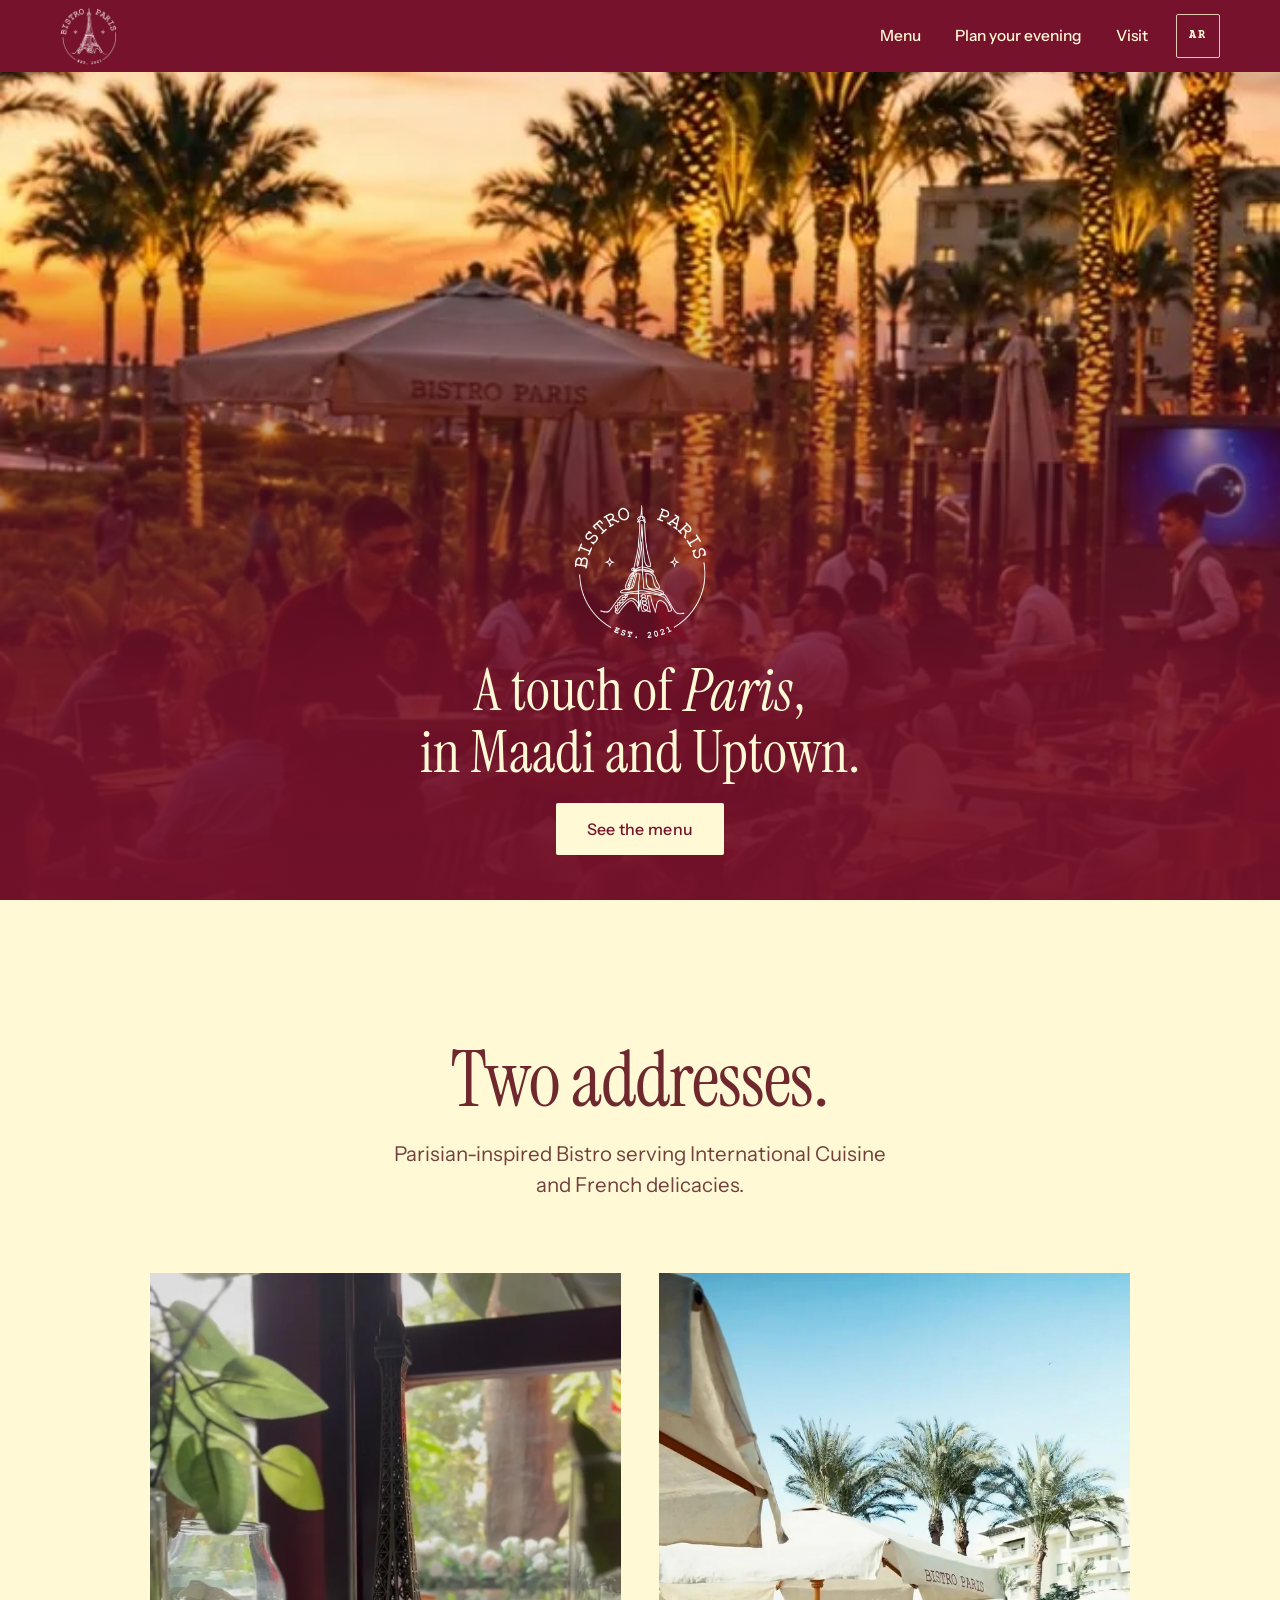
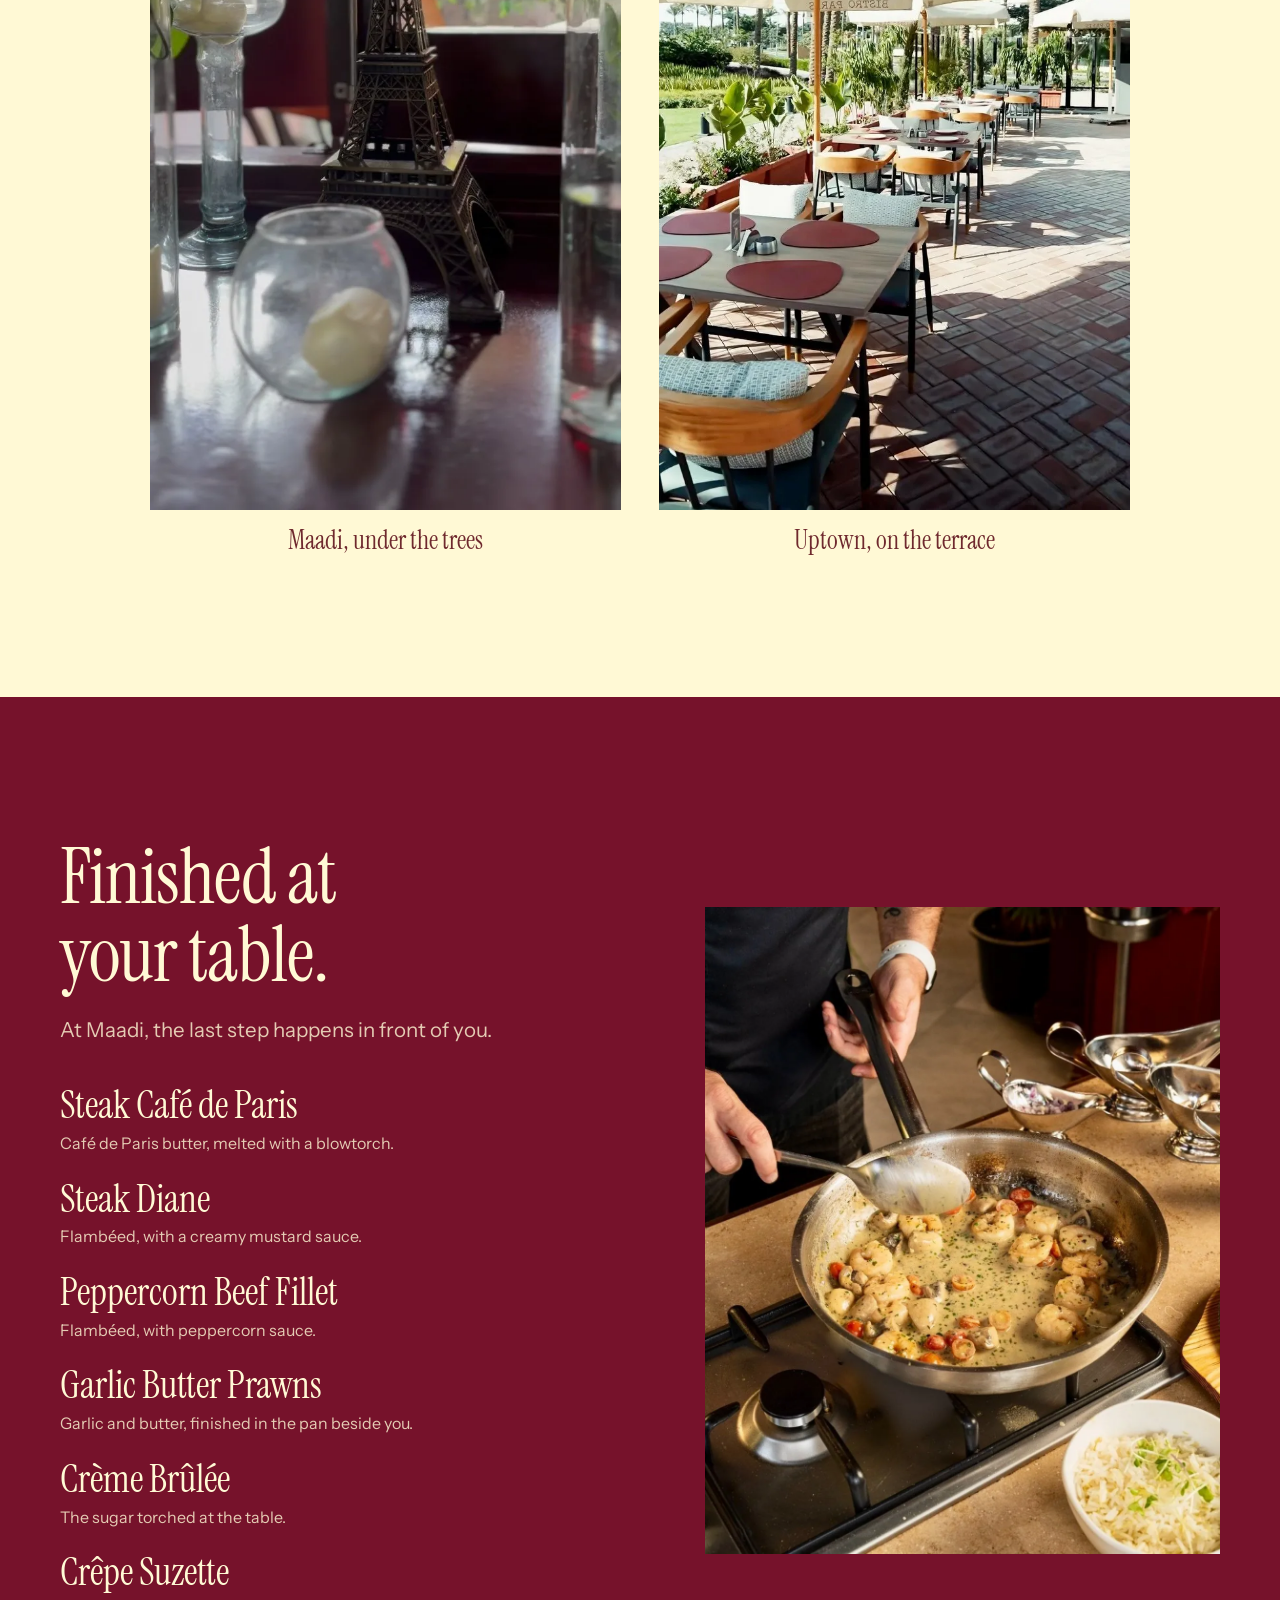
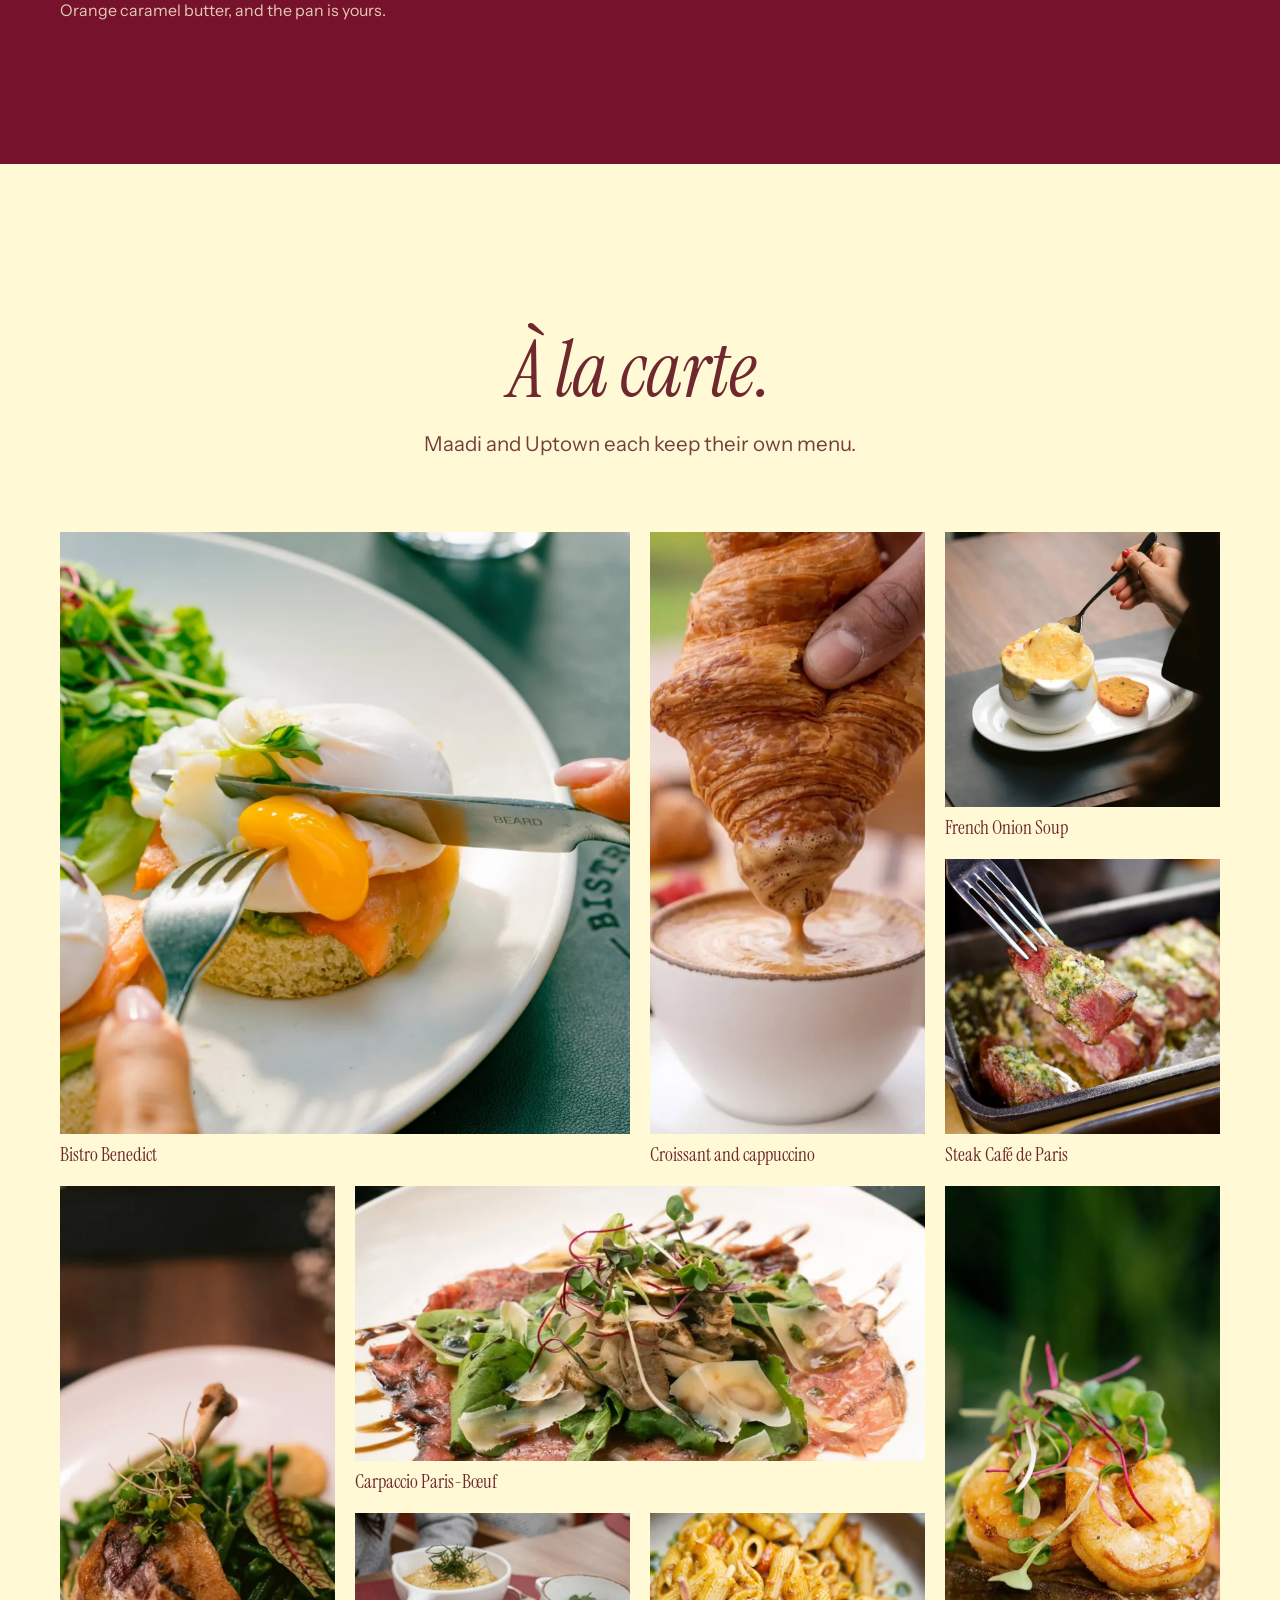
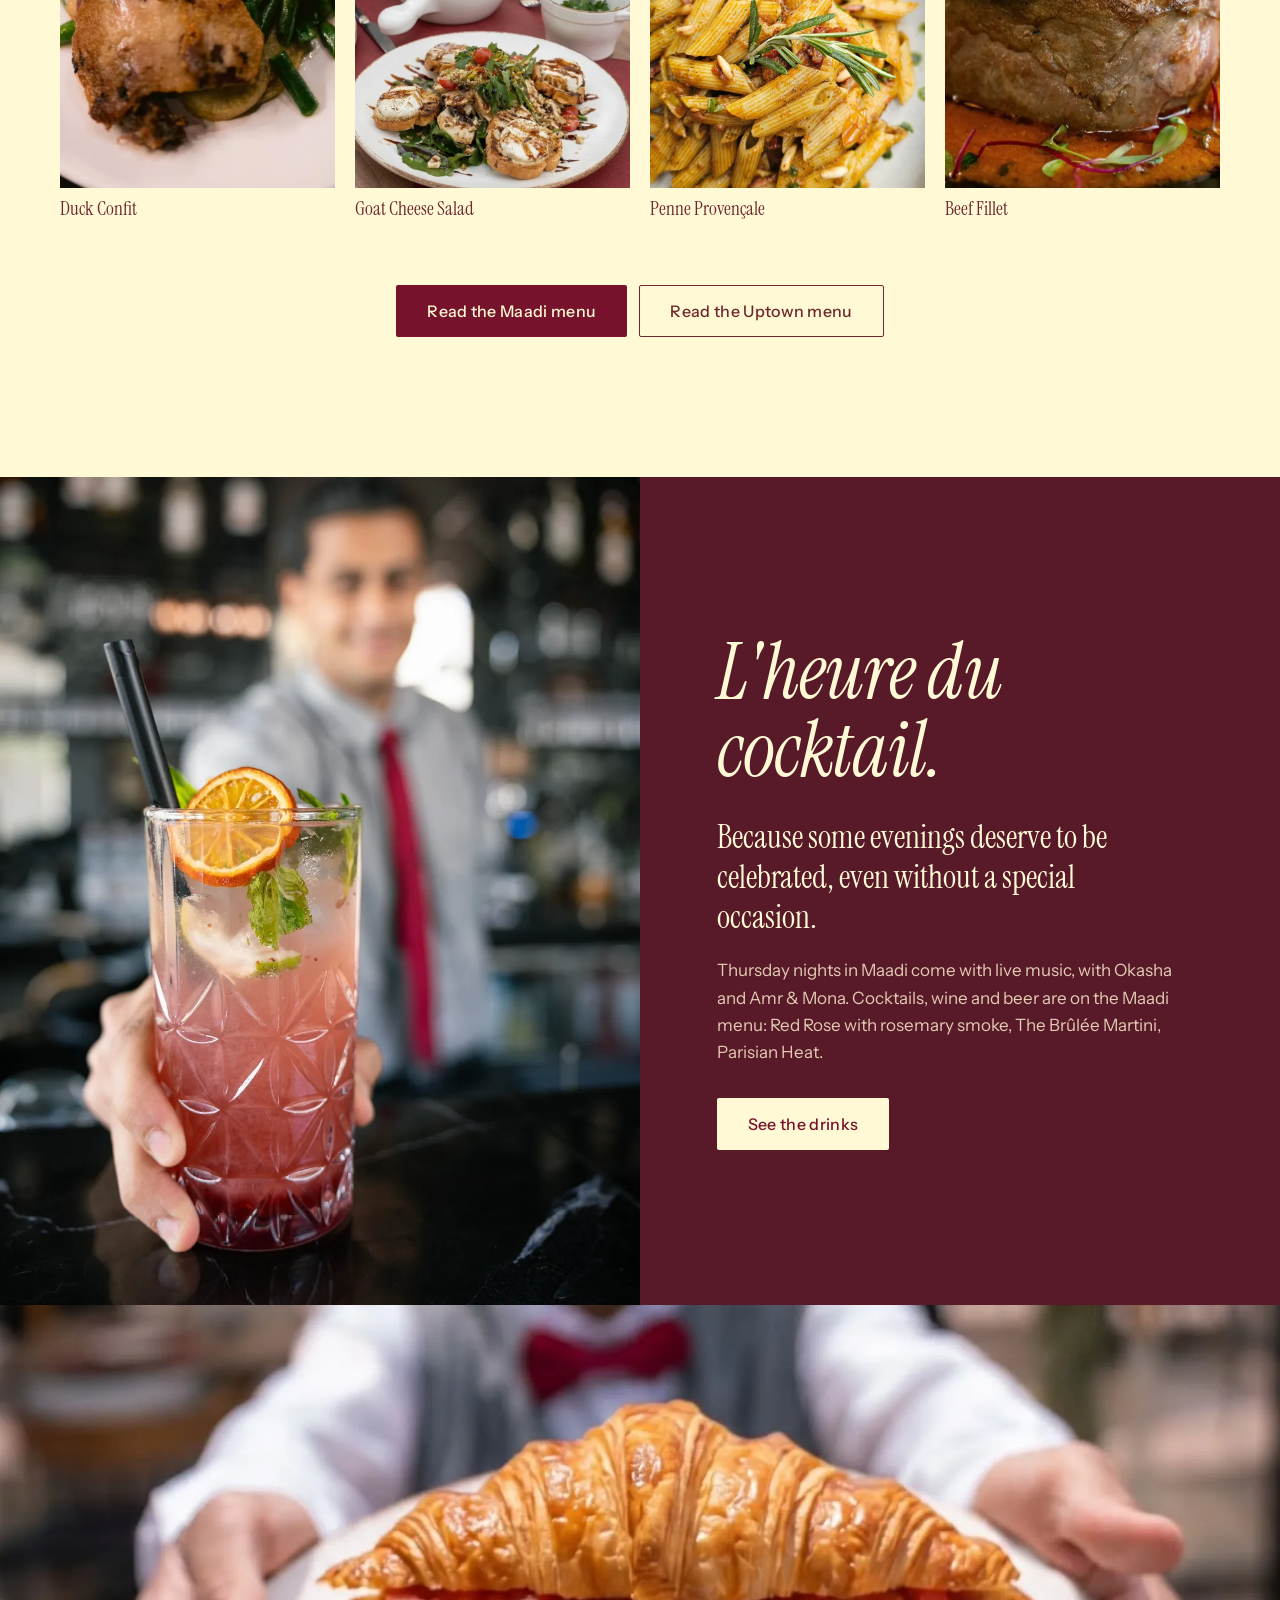
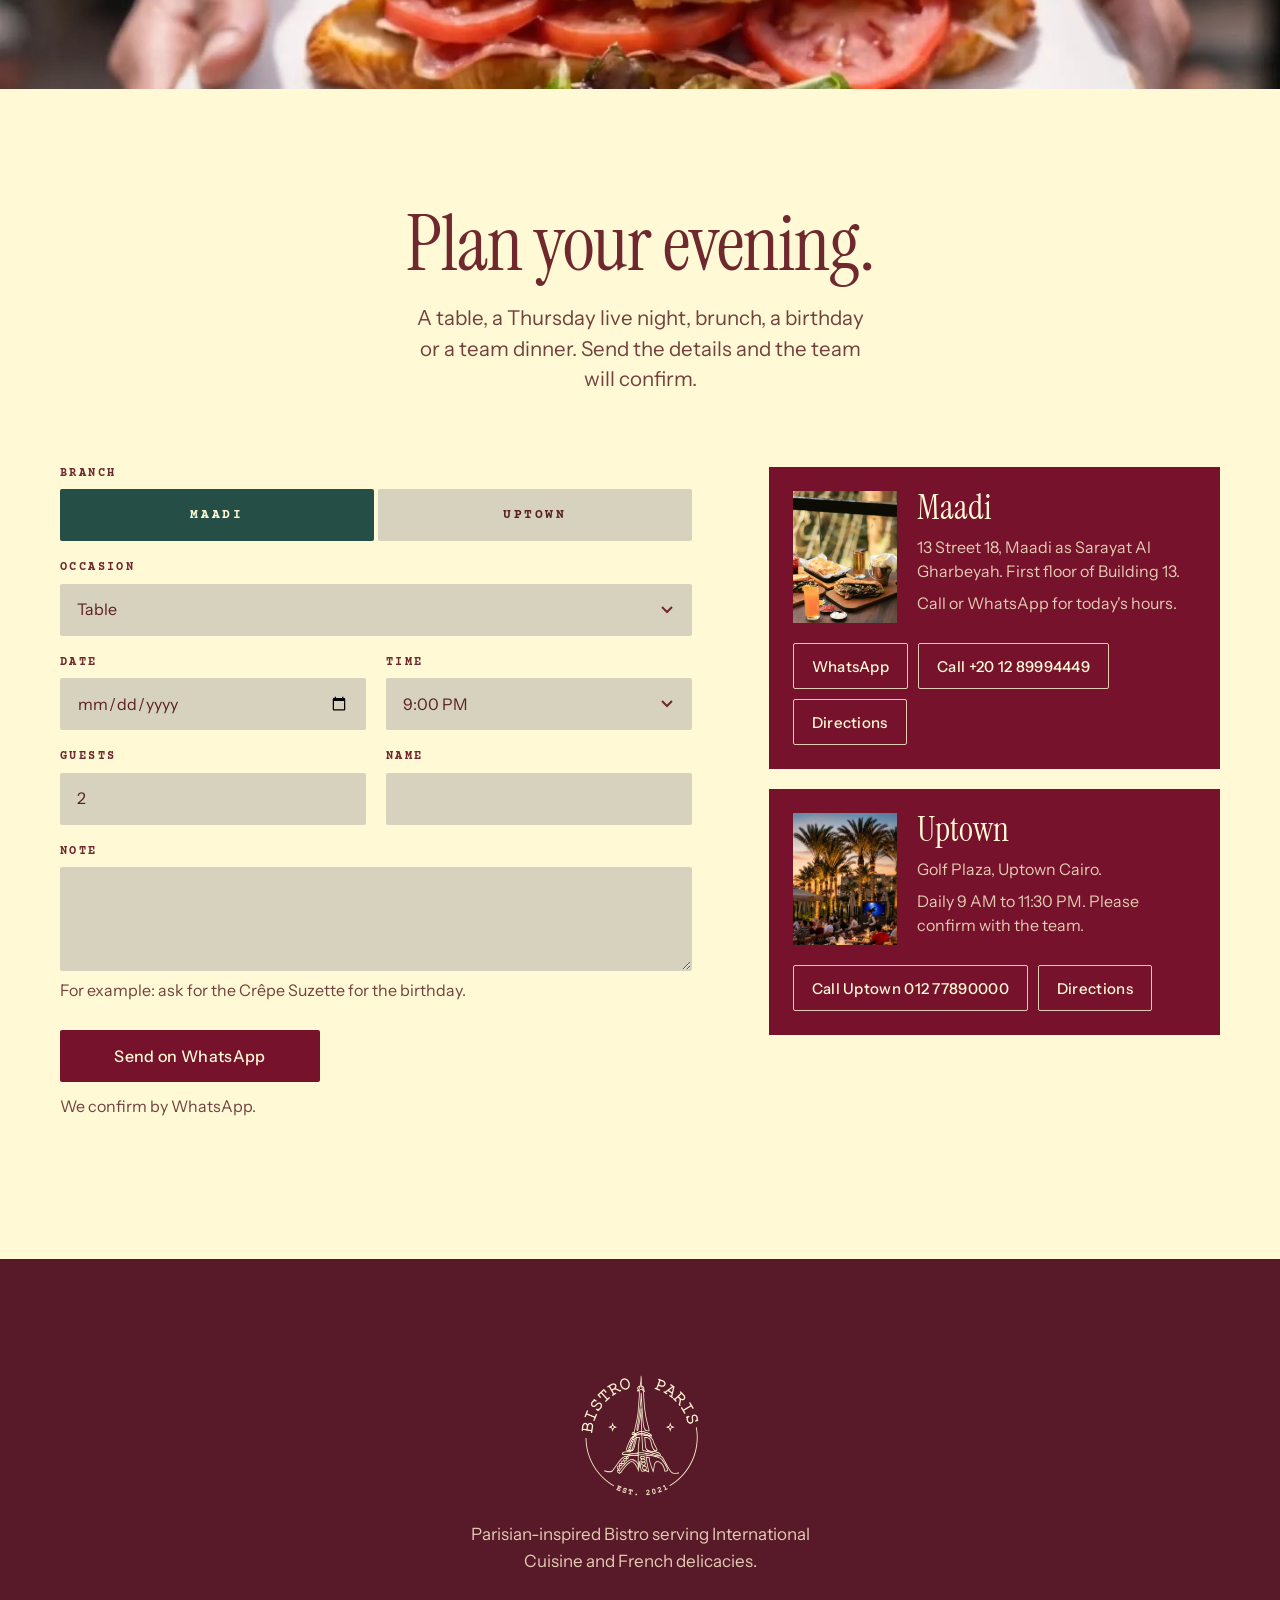
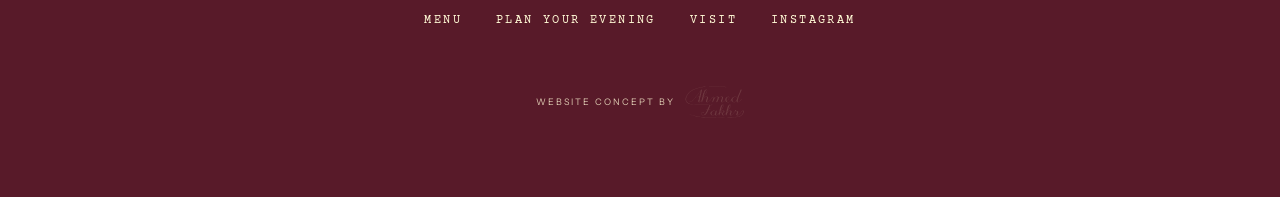
==== commit e69138ae: "Gentle motion" ====
--- a/index.html
+++ b/index.html
@@ -33,9 +33,9 @@
 <link rel="preload" as="image" href="img/hero-m.webp" media="(max-width:700px)" fetchpriority="high">
 <link rel="preload" as="image" href="img/hero.webp" media="(min-width:701px)" fetchpriority="high">
 <link rel="preload" as="image" href="img/seal-white.webp" fetchpriority="high">
-<link rel="stylesheet" href="fonts.css?v=2">
-<link rel="stylesheet" href="style.css?v=2">
-<script src="site.js?v=2" defer></script>
+<link rel="stylesheet" href="fonts.css?v=3">
+<link rel="stylesheet" href="style.css?v=3">
+<script src="site.js?v=3" defer></script>
 <script type="application/ld+json">{"@context": "https://schema.org", "@graph": [{"@type": "Restaurant", "@id": "https://ahmedfakhr1.github.io/bistroparis-preview/#maadi", "name": "Bistro Paris Maadi", "url": "https://ahmedfakhr1.github.io/bistroparis-preview/", "description": "Parisian-inspired Bistro serving International Cuisine and French delicacies", "servesCuisine": ["French", "International"], "telephone": "+201289994449", "image": "https://ahmedfakhr1.github.io/bistroparis-preview/img/og.jpg", "hasMenu": "https://ahmedfakhr1.github.io/bistroparis-preview/menu.html", "address": {"@type": "PostalAddress", "streetAddress": "13 Street 18, Maadi as Sarayat Al Gharbeyah, first floor of Building 13", "addressLocality": "Cairo", "postalCode": "4212050", "addressCountry": "EG"}, "sameAs": ["https://www.instagram.com/bistropariseg/", "https://www.facebook.com/bistroparis.eg"]}, {"@type": "Restaurant", "@id": "https://ahmedfakhr1.github.io/bistroparis-preview/#uptown", "name": "Bistro Paris Uptown", "url": "https://ahmedfakhr1.github.io/bistroparis-preview/", "description": "Parisian-inspired Bistro serving International Cuisine and French delicacies", "servesCuisine": ["French", "International"], "telephone": "+201277890000", "image": "https://ahmedfakhr1.github.io/bistroparis-preview/img/og.jpg", "hasMenu": "https://ahmedfakhr1.github.io/bistroparis-preview/menu.html?branch=uptown", "address": {"@type": "PostalAddress", "streetAddress": "Golf Plaza, Uptown Cairo", "addressLocality": "Cairo", "addressCountry": "EG"}, "openingHoursSpecification": [{"@type": "OpeningHoursSpecification", "dayOfWeek": ["Monday", "Tuesday", "Wednesday", "Thursday", "Friday", "Saturday", "Sunday"], "opens": "09:00", "closes": "23:30"}], "sameAs": ["https://www.instagram.com/bistropariseg/", "https://www.facebook.com/bistroparis.eg"]}]}</script>
 </head>
 <body class="home">
@@ -204,5 +204,6 @@
 <button class="btn btn-bord" type="button" id="ar-close">OK</button>
 </dialog>
 <script>addEventListener("load",function(){setTimeout(function(){document.querySelectorAll('img[loading="lazy"]').forEach(function(i){i.loading="eager"})},1e3)})</script>
+<script src="motion.js?v=3" defer></script>
 </body>
 </html>
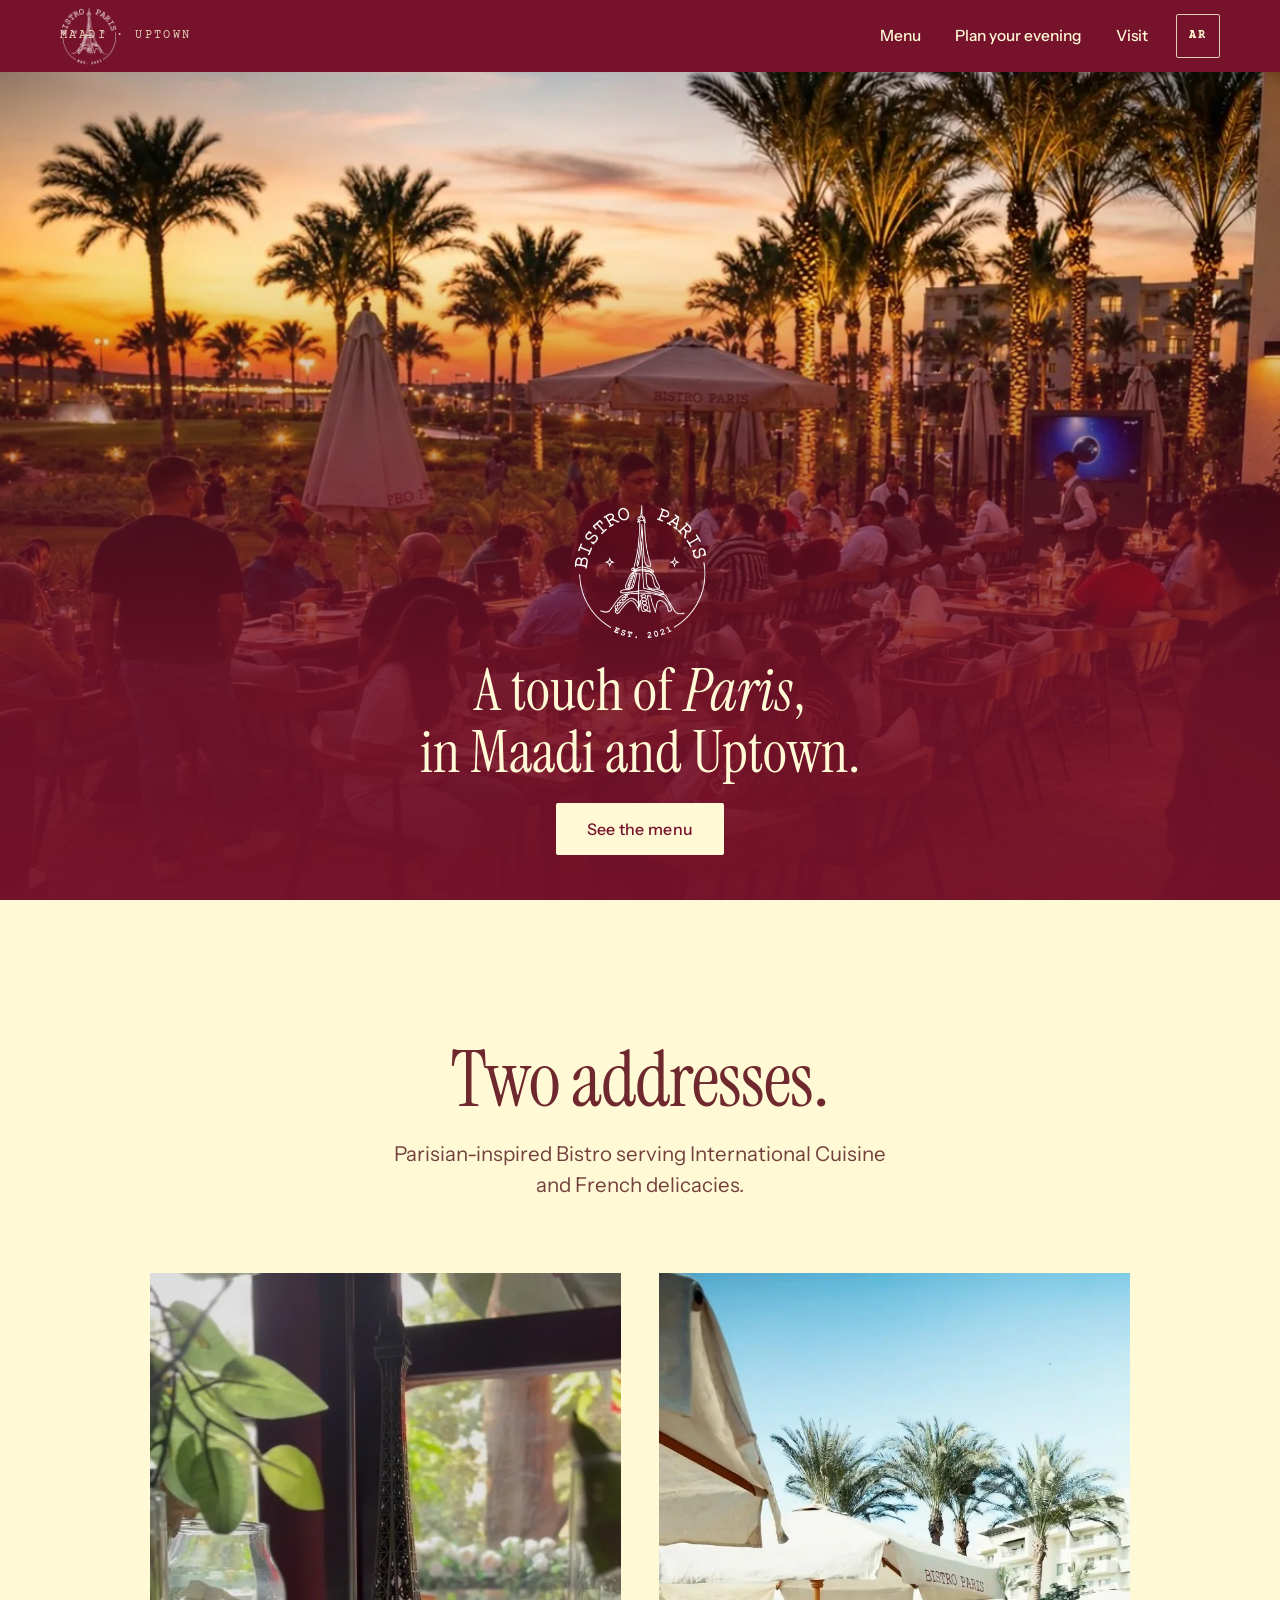
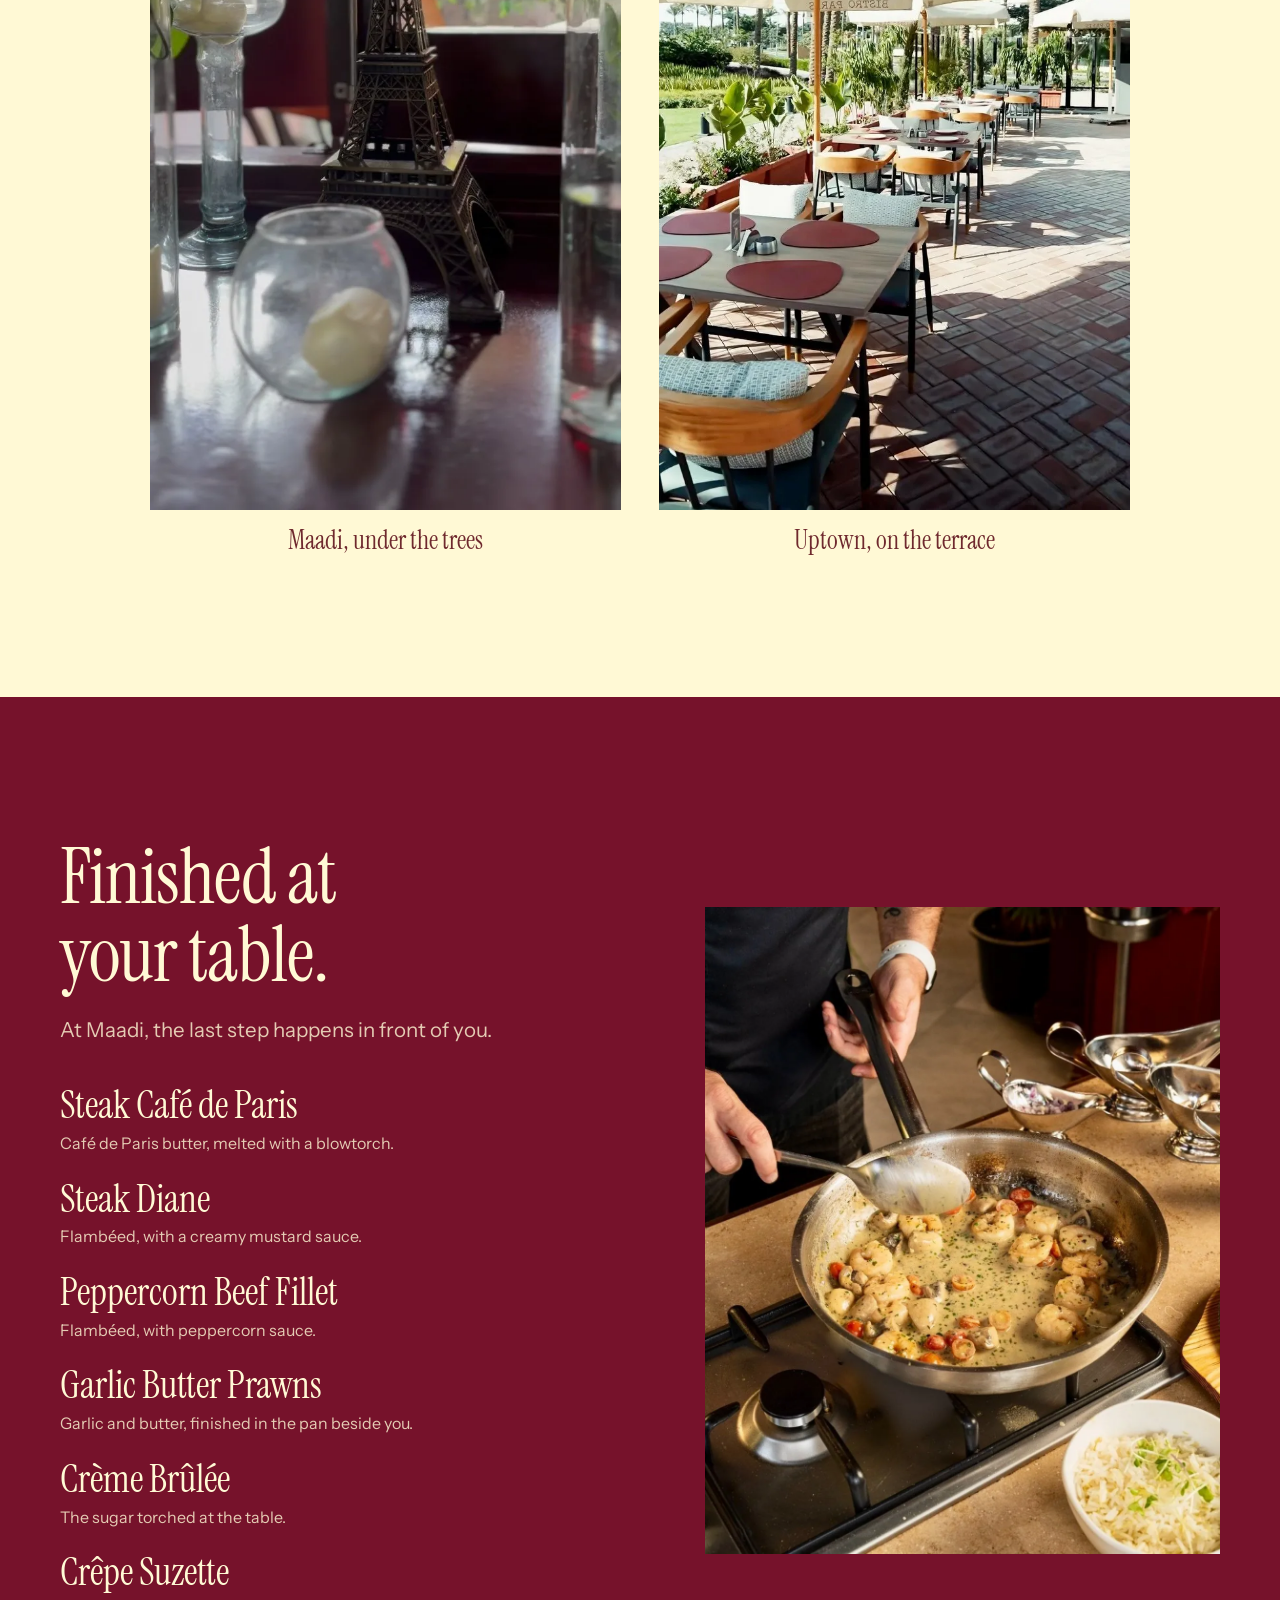
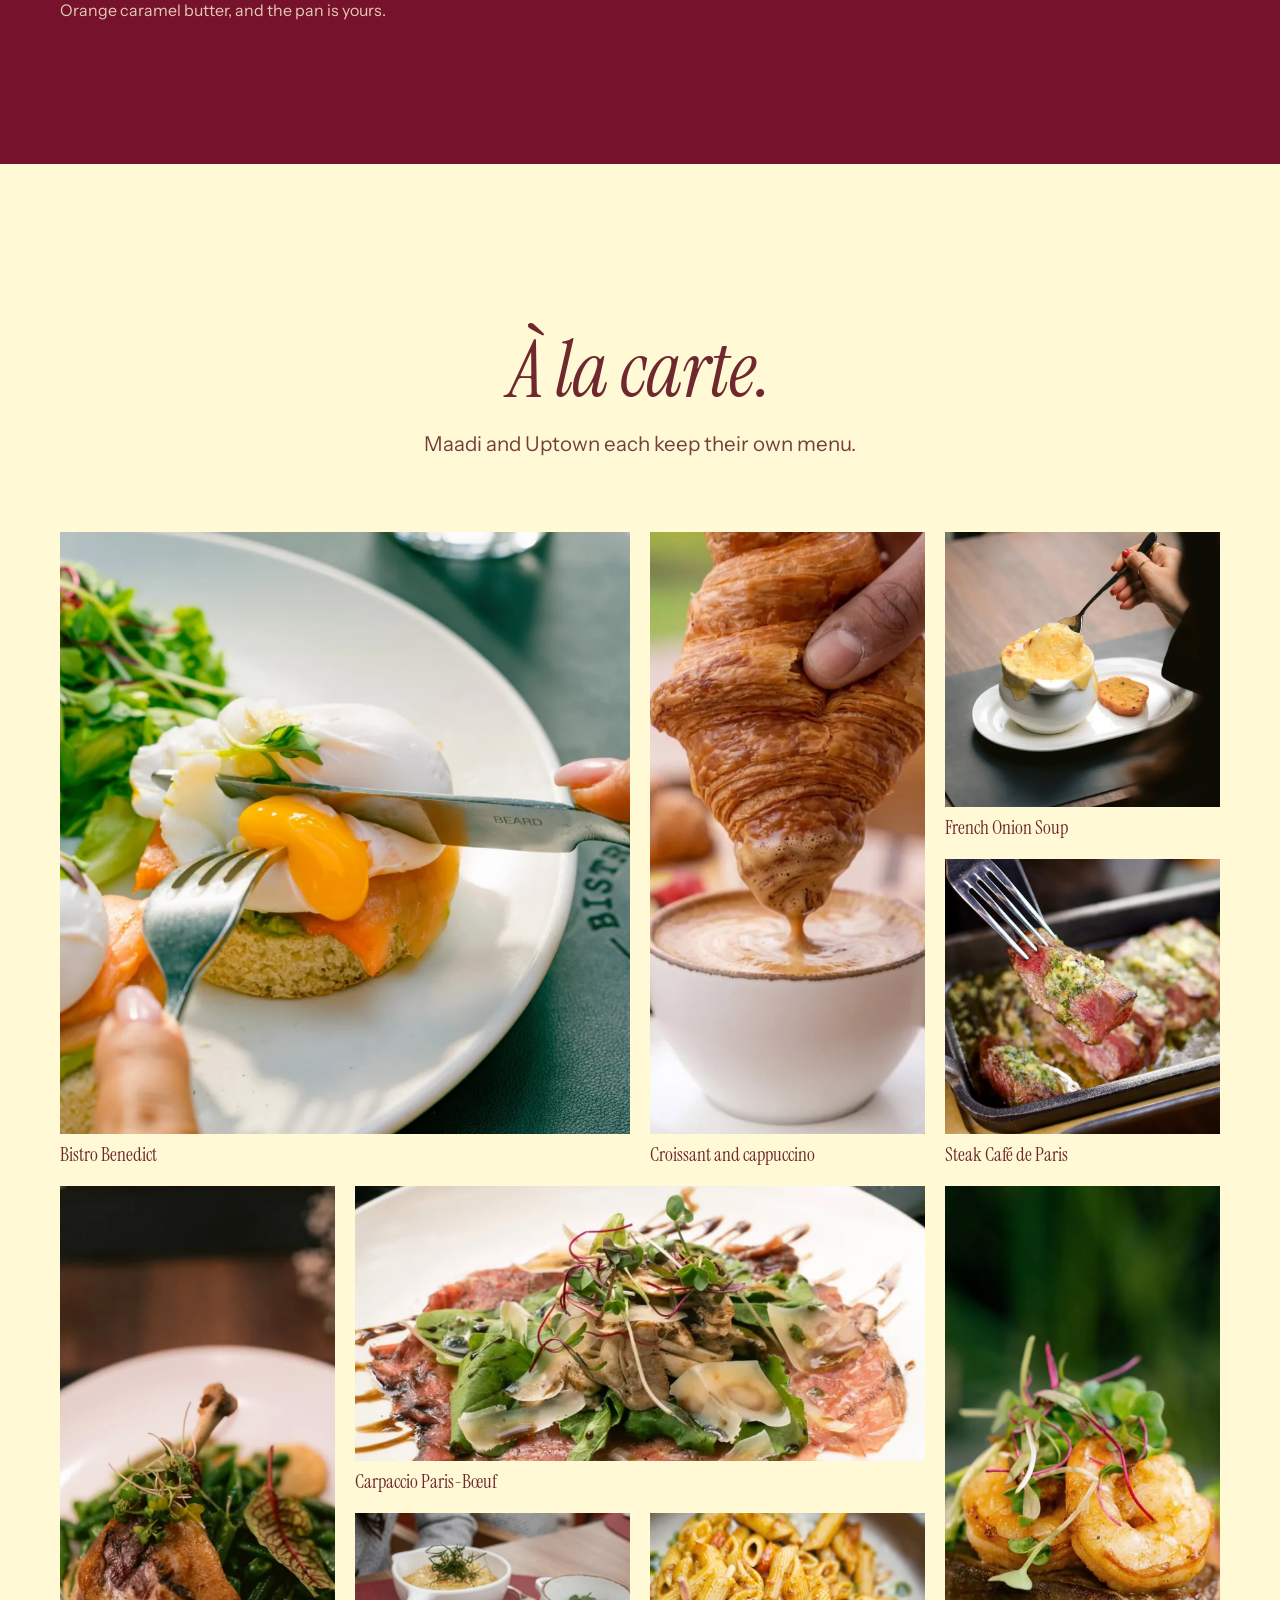
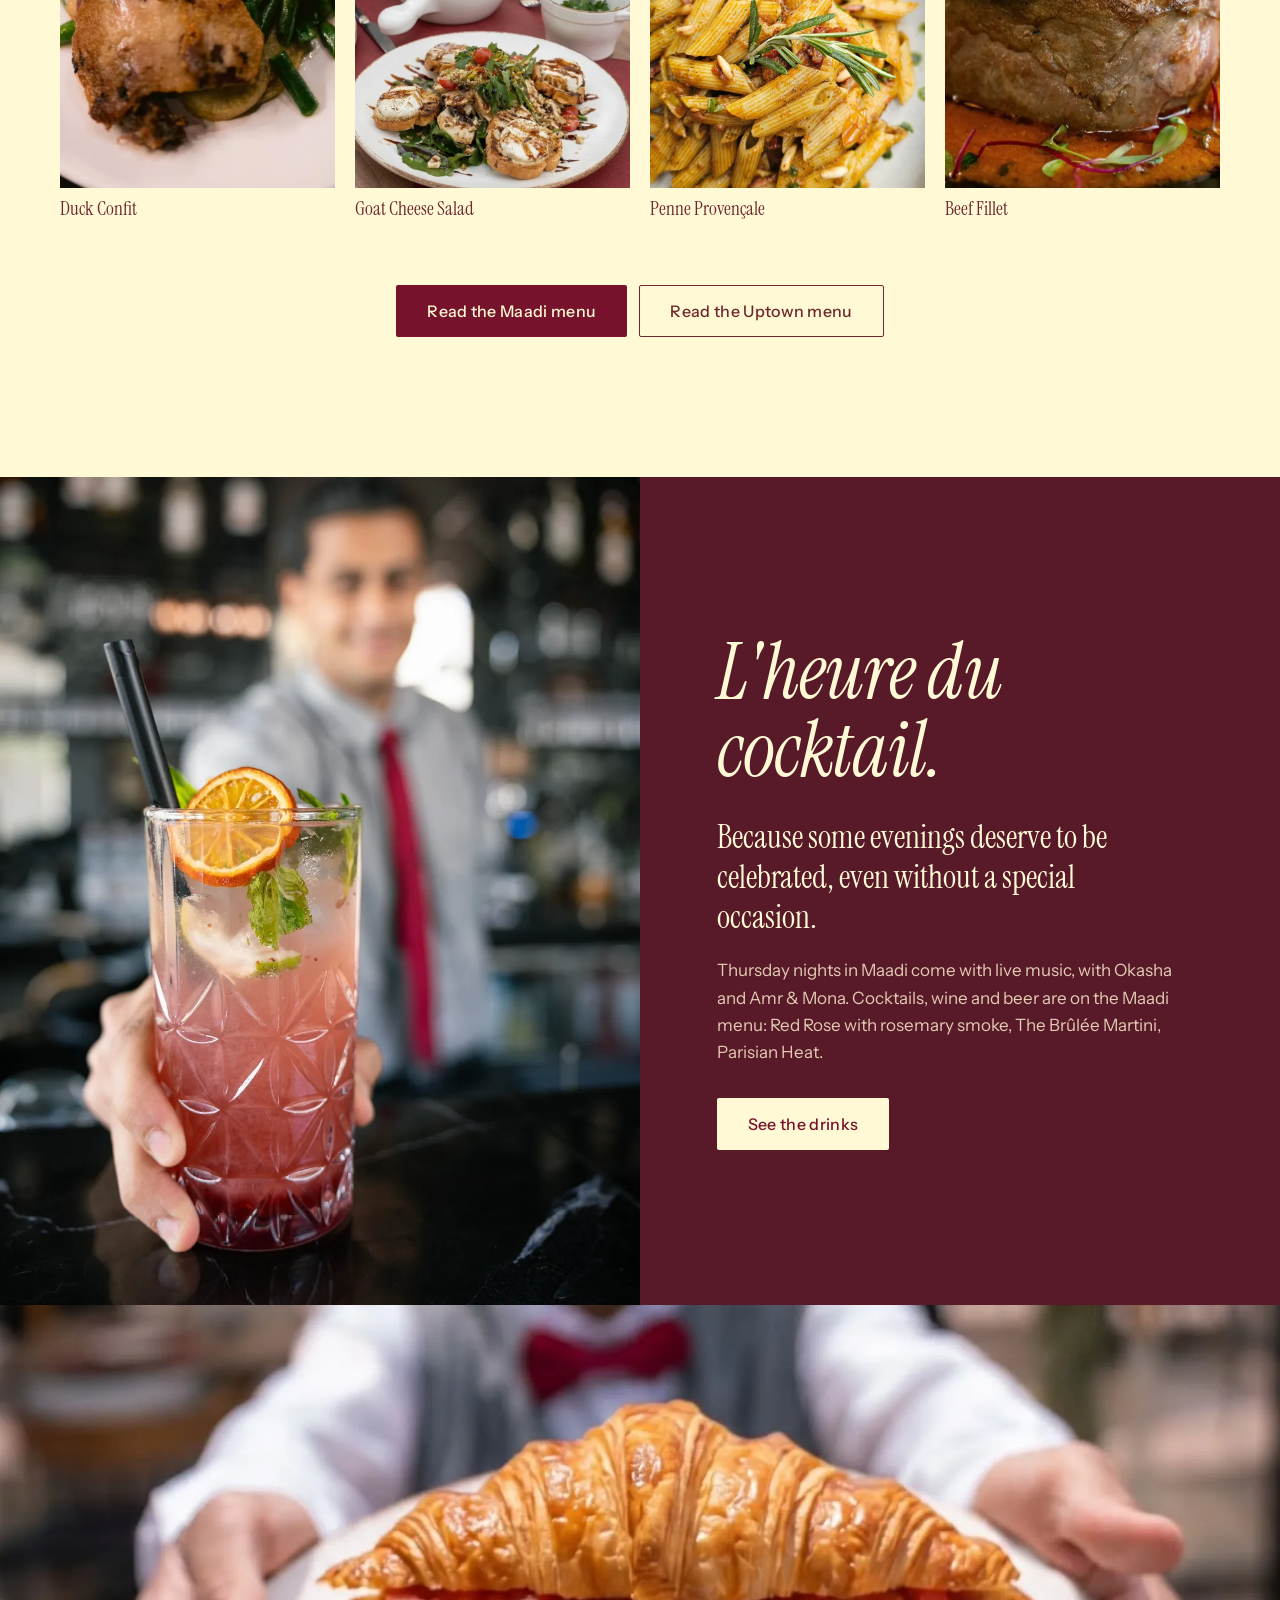
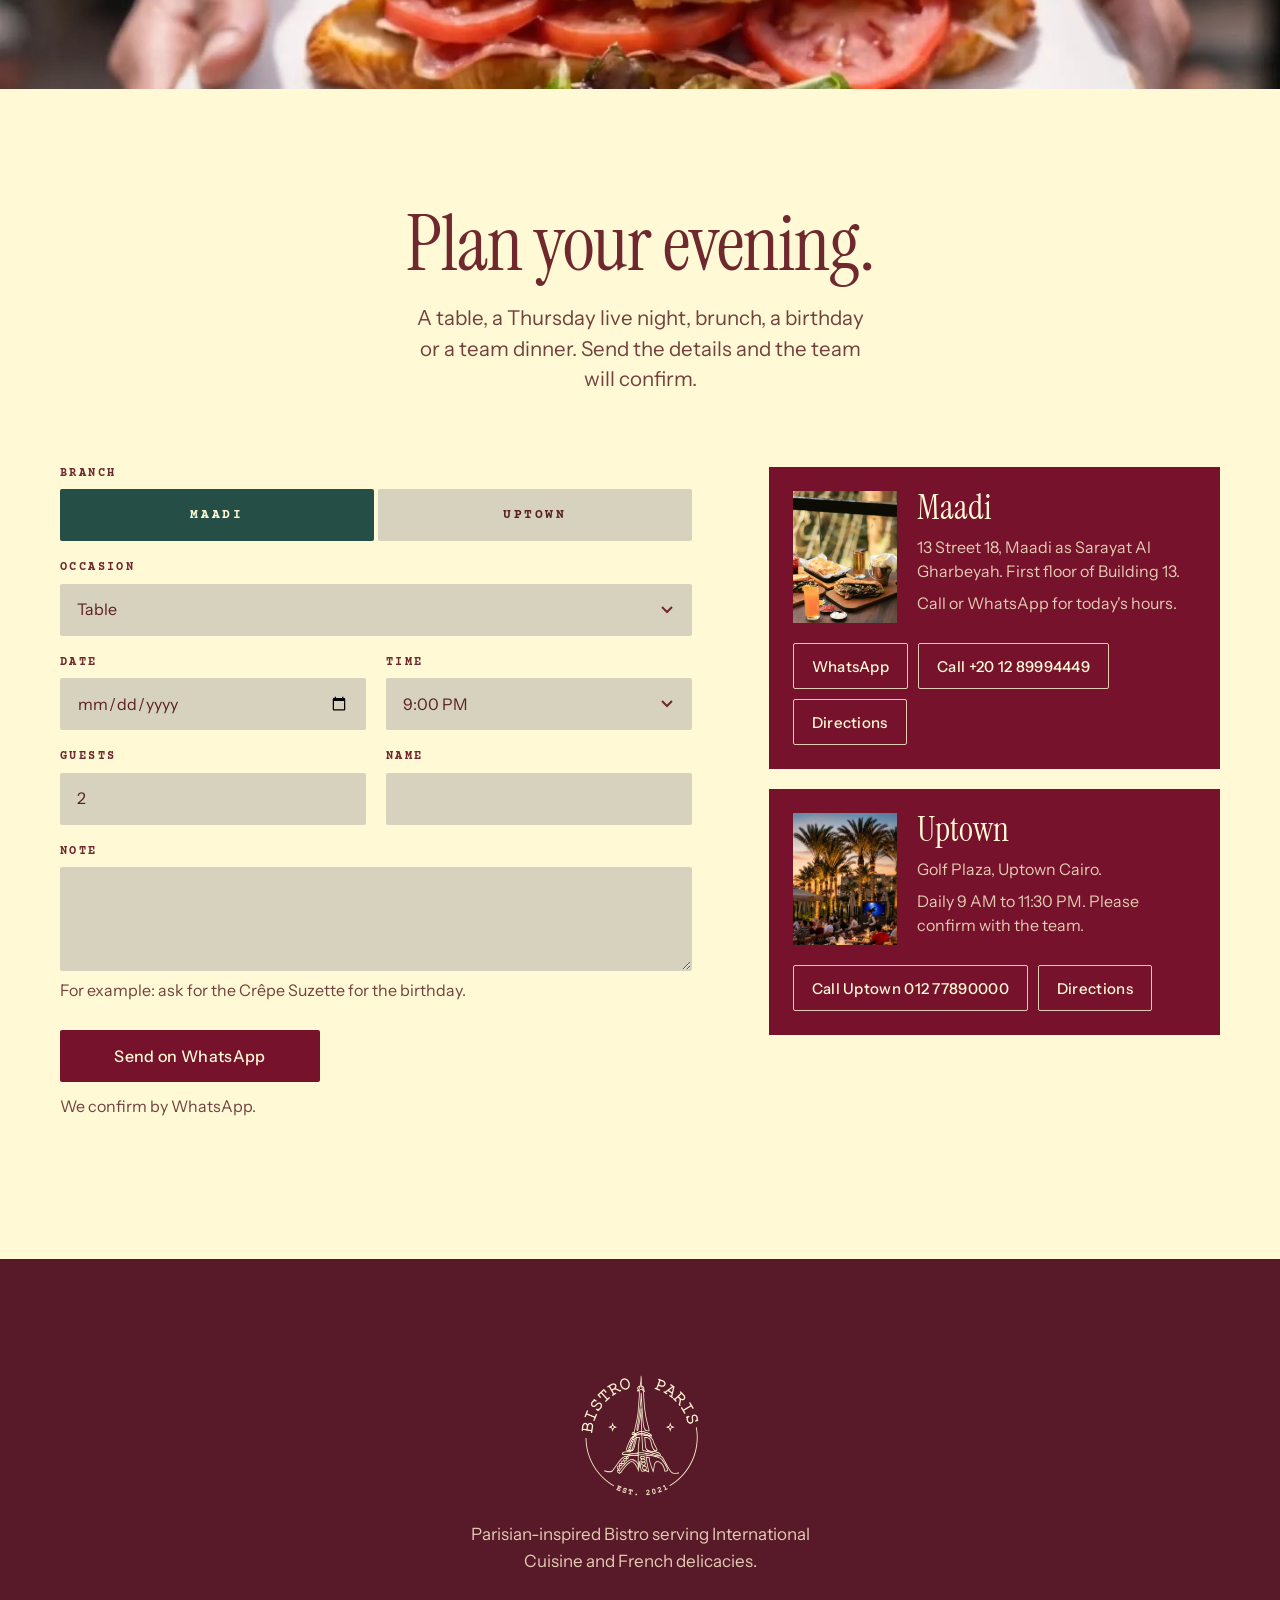
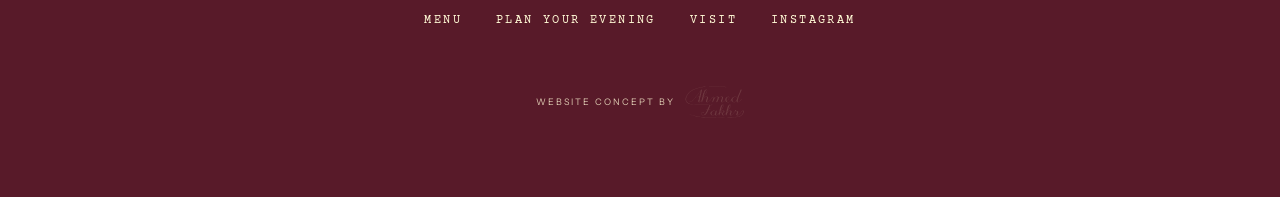
==== commit 90c0393b: "Smoother motion" ====
--- a/index.html
+++ b/index.html
@@ -33,9 +33,9 @@
 <link rel="preload" as="image" href="img/hero-m.webp" media="(max-width:700px)" fetchpriority="high">
 <link rel="preload" as="image" href="img/hero.webp" media="(min-width:701px)" fetchpriority="high">
 <link rel="preload" as="image" href="img/seal-white.webp" fetchpriority="high">
-<link rel="stylesheet" href="fonts.css?v=3">
-<link rel="stylesheet" href="style.css?v=3">
-<script src="site.js?v=3" defer></script>
+<link rel="stylesheet" href="fonts.css?v=4">
+<link rel="stylesheet" href="style.css?v=4">
+<script src="site.js?v=4" defer></script>
 <script type="application/ld+json">{"@context": "https://schema.org", "@graph": [{"@type": "Restaurant", "@id": "https://ahmedfakhr1.github.io/bistroparis-preview/#maadi", "name": "Bistro Paris Maadi", "url": "https://ahmedfakhr1.github.io/bistroparis-preview/", "description": "Parisian-inspired Bistro serving International Cuisine and French delicacies", "servesCuisine": ["French", "International"], "telephone": "+201289994449", "image": "https://ahmedfakhr1.github.io/bistroparis-preview/img/og.jpg", "hasMenu": "https://ahmedfakhr1.github.io/bistroparis-preview/menu.html", "address": {"@type": "PostalAddress", "streetAddress": "13 Street 18, Maadi as Sarayat Al Gharbeyah, first floor of Building 13", "addressLocality": "Cairo", "postalCode": "4212050", "addressCountry": "EG"}, "sameAs": ["https://www.instagram.com/bistropariseg/", "https://www.facebook.com/bistroparis.eg"]}, {"@type": "Restaurant", "@id": "https://ahmedfakhr1.github.io/bistroparis-preview/#uptown", "name": "Bistro Paris Uptown", "url": "https://ahmedfakhr1.github.io/bistroparis-preview/", "description": "Parisian-inspired Bistro serving International Cuisine and French delicacies", "servesCuisine": ["French", "International"], "telephone": "+201277890000", "image": "https://ahmedfakhr1.github.io/bistroparis-preview/img/og.jpg", "hasMenu": "https://ahmedfakhr1.github.io/bistroparis-preview/menu.html?branch=uptown", "address": {"@type": "PostalAddress", "streetAddress": "Golf Plaza, Uptown Cairo", "addressLocality": "Cairo", "addressCountry": "EG"}, "openingHoursSpecification": [{"@type": "OpeningHoursSpecification", "dayOfWeek": ["Monday", "Tuesday", "Wednesday", "Thursday", "Friday", "Saturday", "Sunday"], "opens": "09:00", "closes": "23:30"}], "sameAs": ["https://www.instagram.com/bistropariseg/", "https://www.facebook.com/bistroparis.eg"]}]}</script>
 </head>
 <body class="home">
@@ -204,6 +204,6 @@
 <button class="btn btn-bord" type="button" id="ar-close">OK</button>
 </dialog>
 <script>addEventListener("load",function(){setTimeout(function(){document.querySelectorAll('img[loading="lazy"]').forEach(function(i){i.loading="eager"})},1e3)})</script>
-<script src="motion.js?v=3" defer></script>
+<script src="motion.js?v=4" defer></script>
 </body>
 </html>
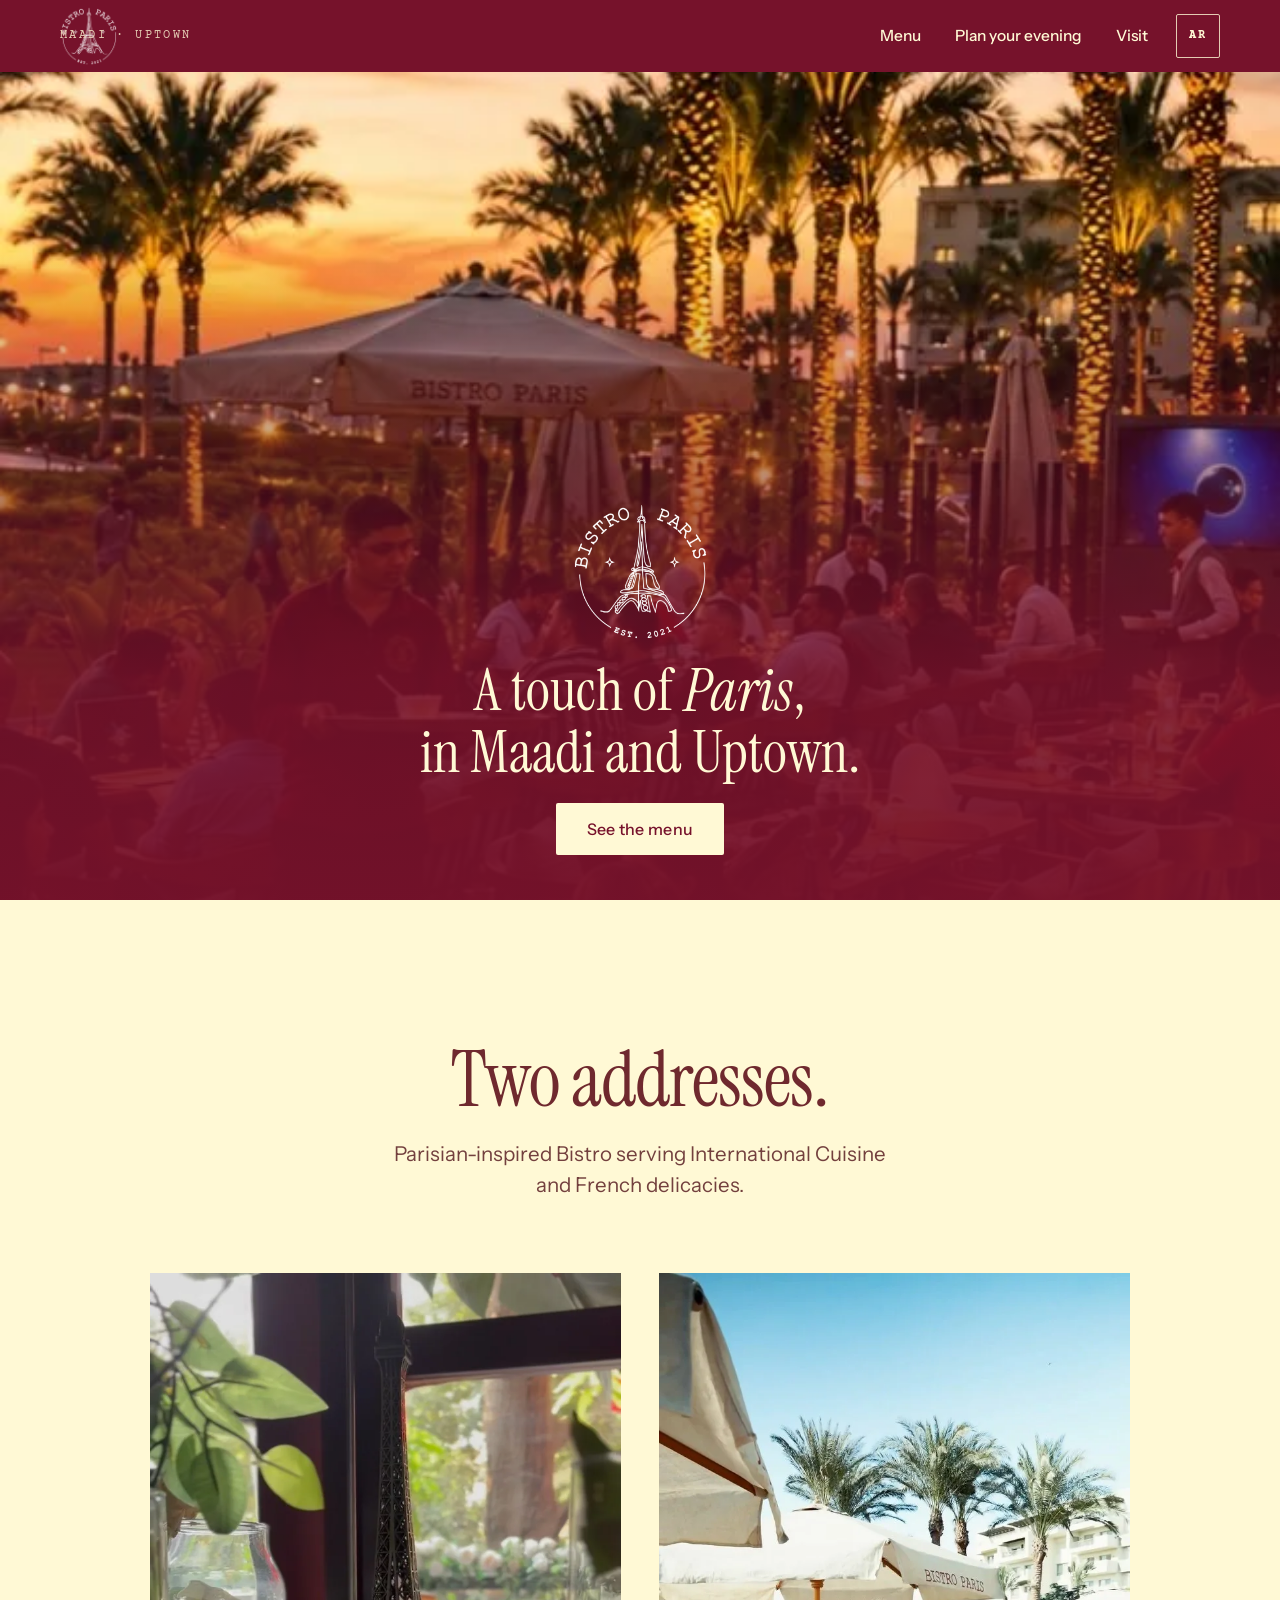
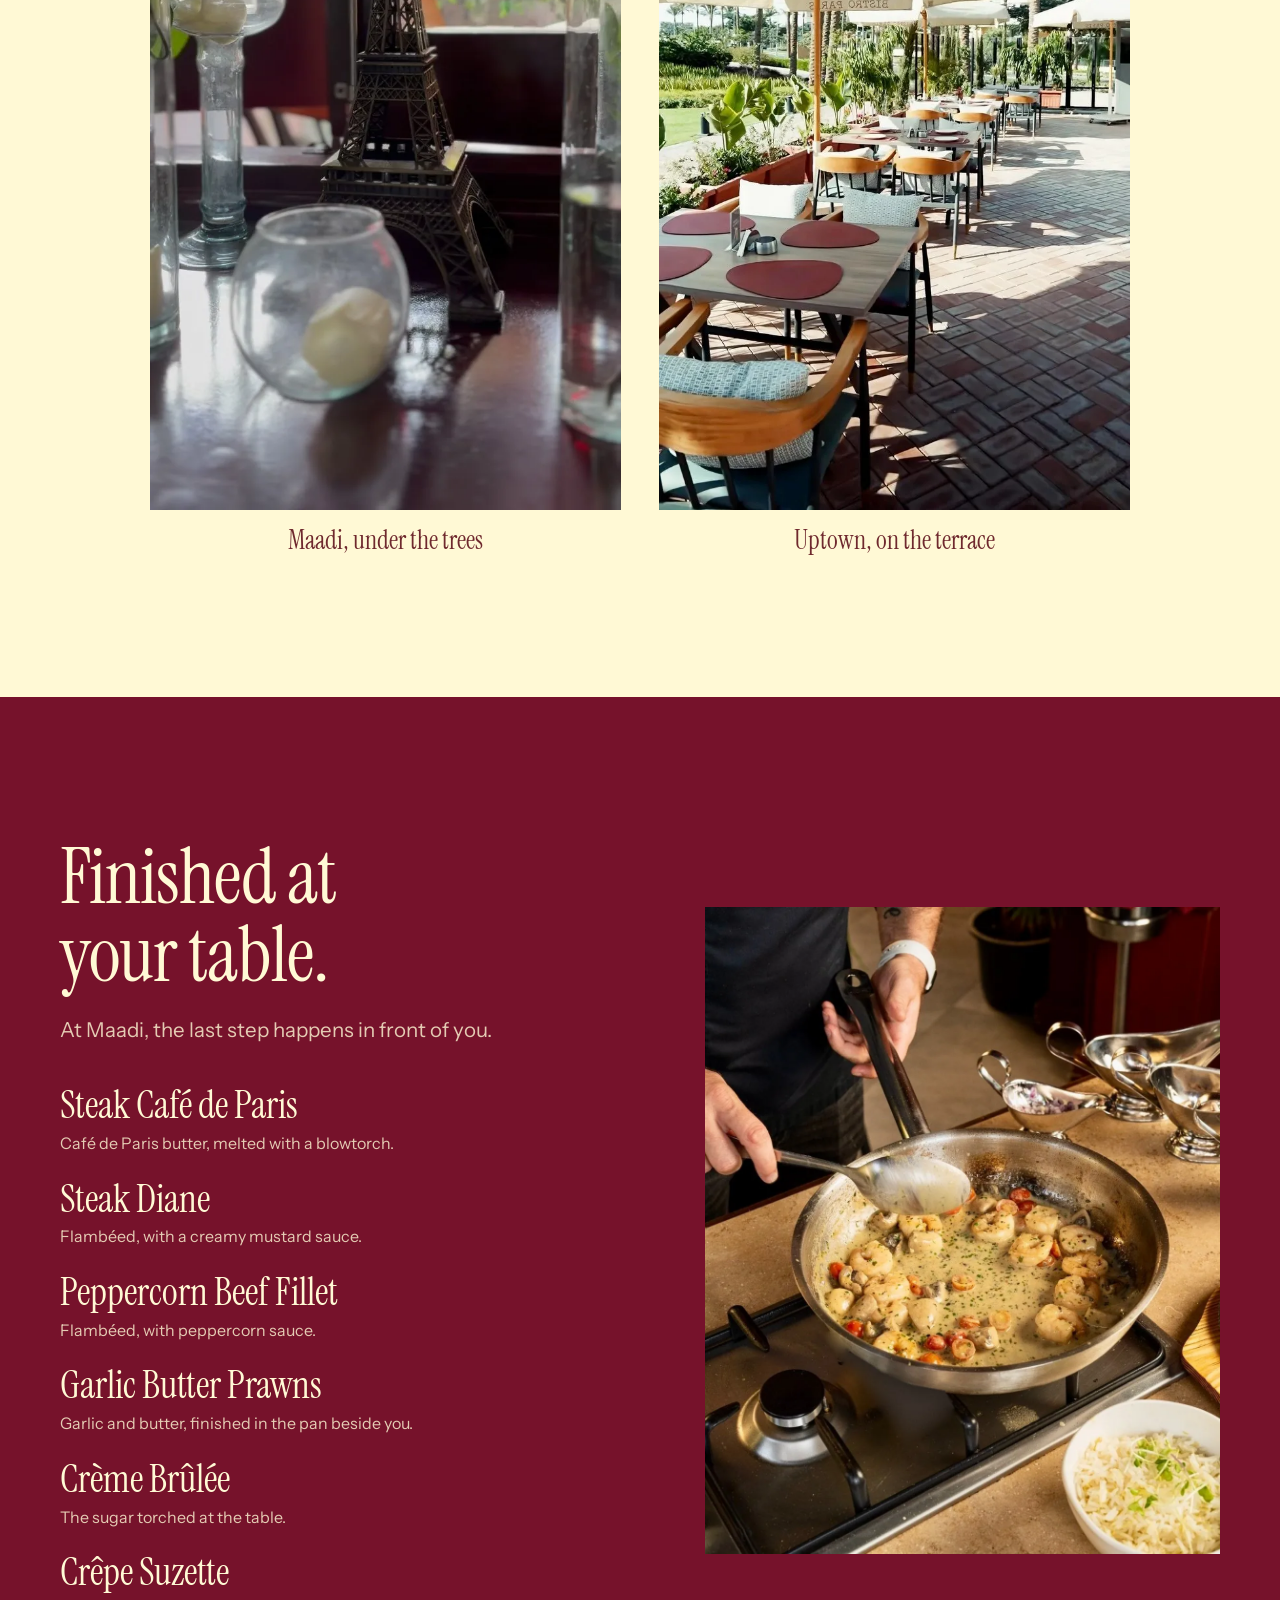
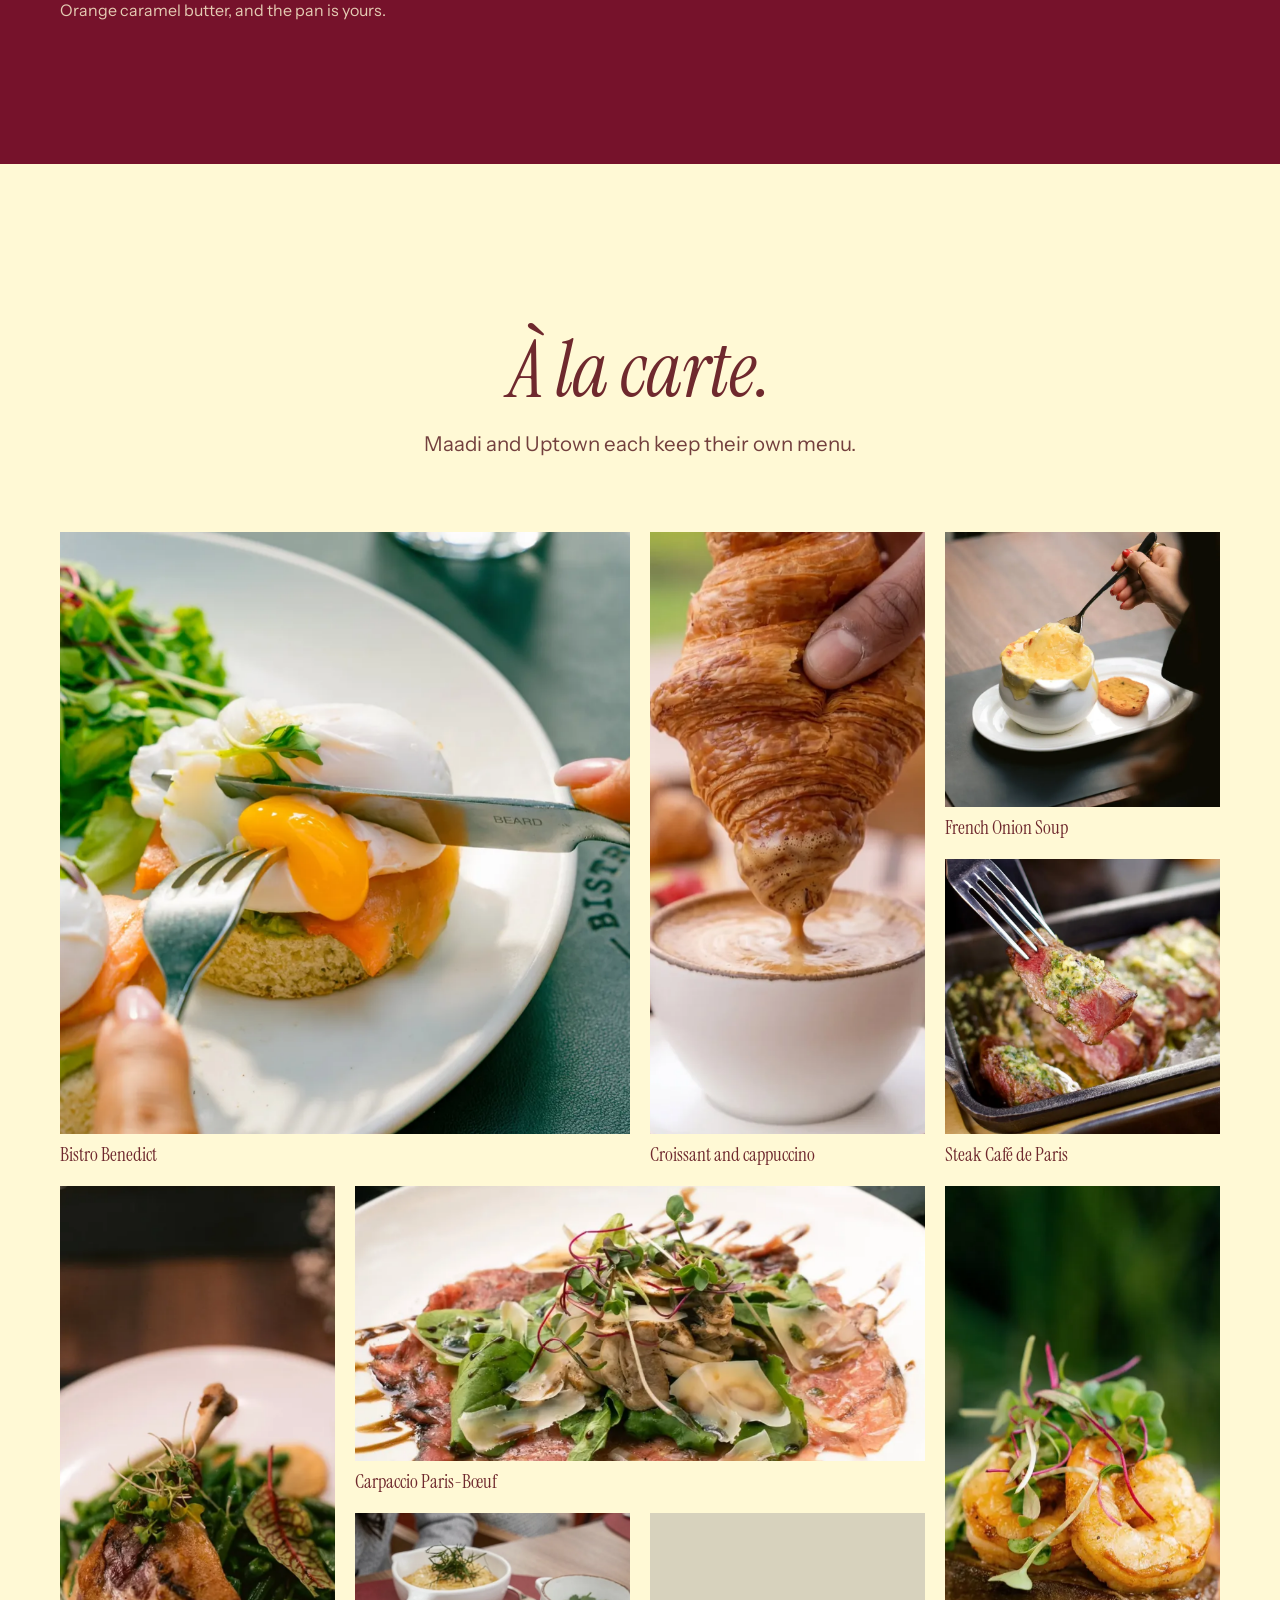
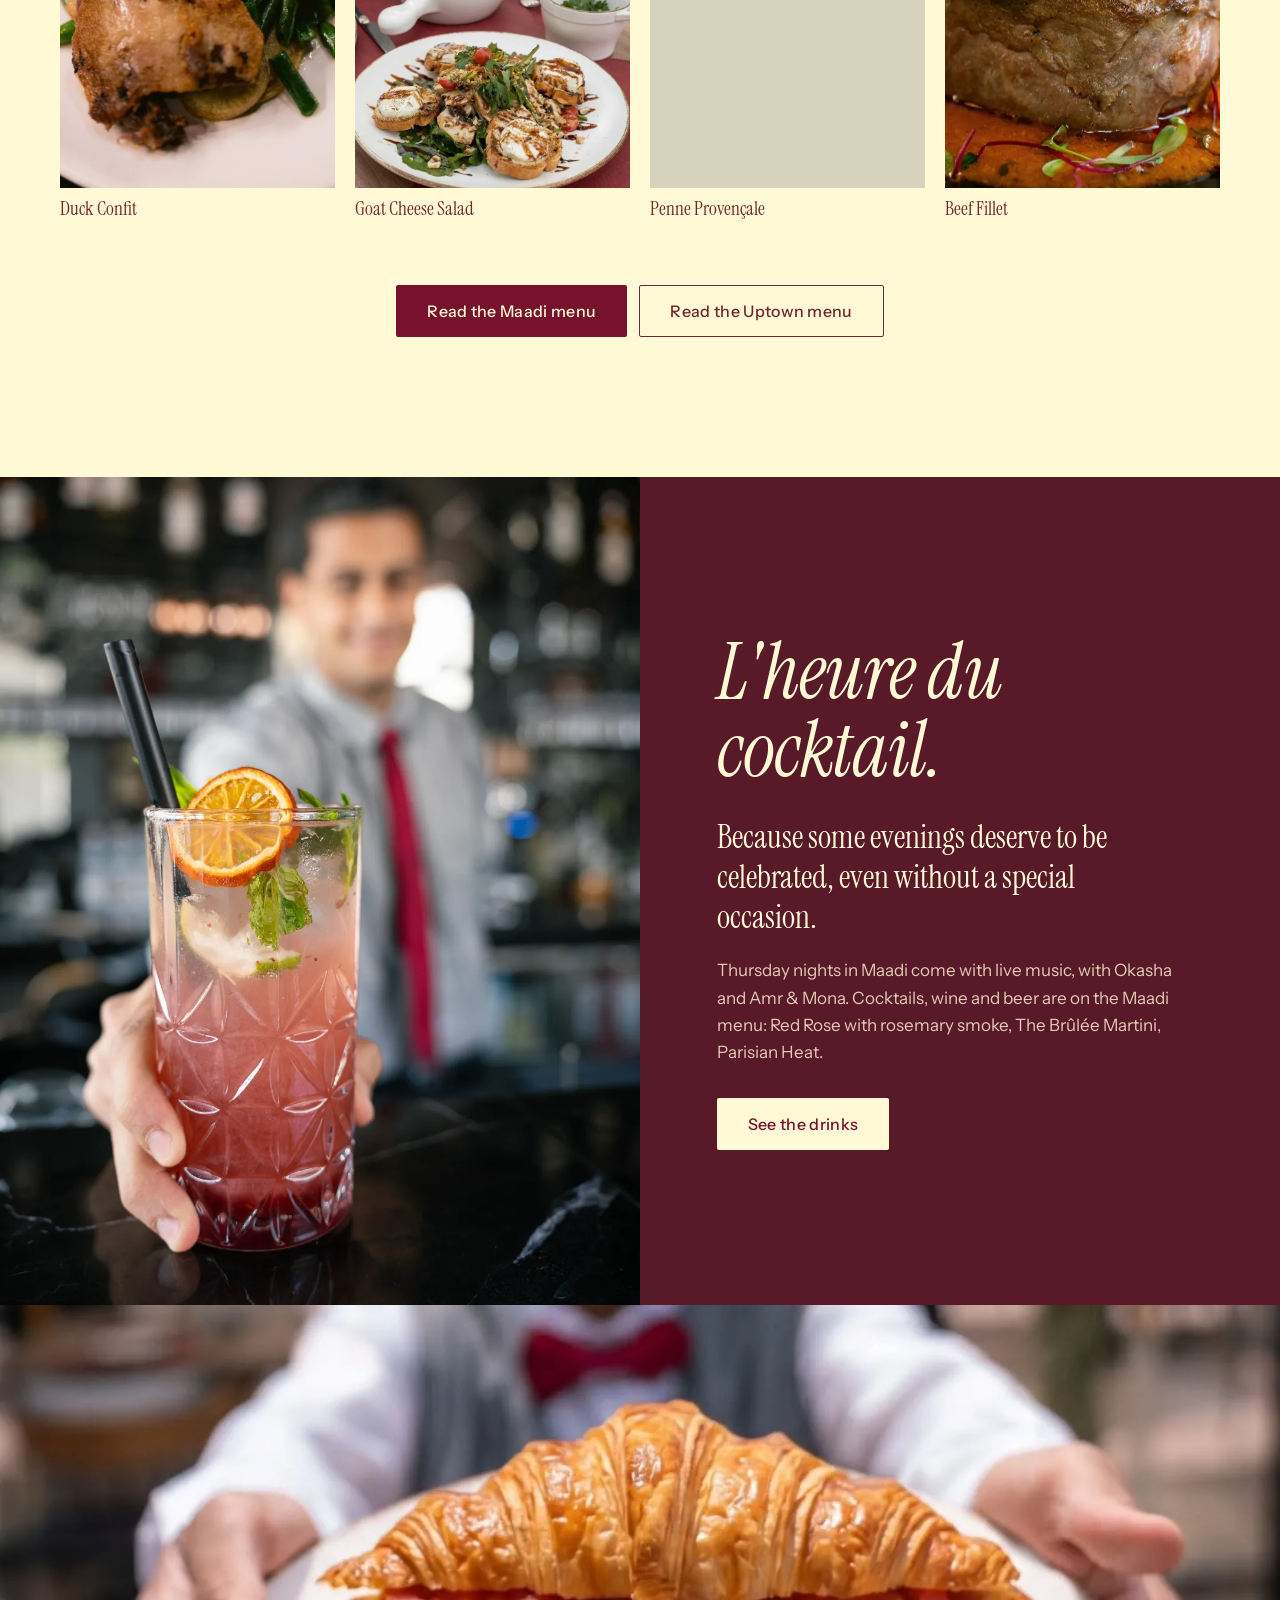
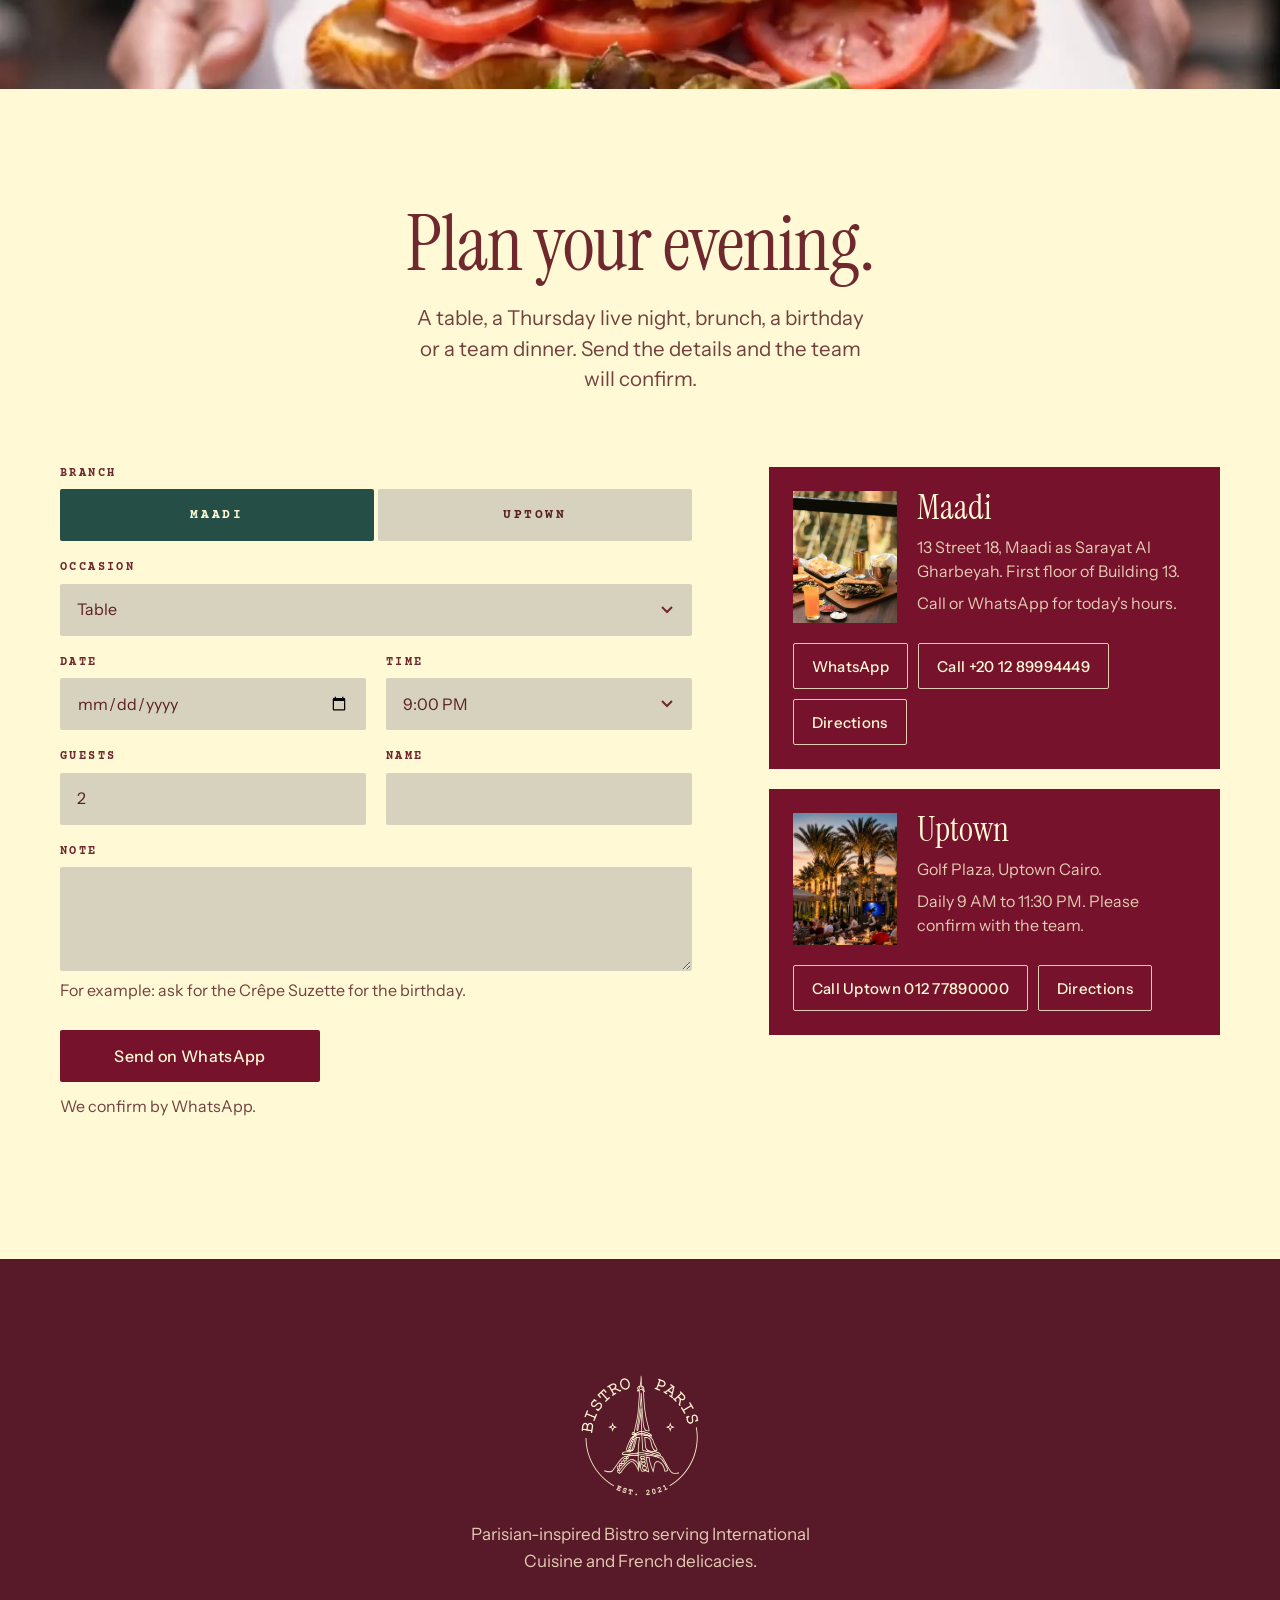
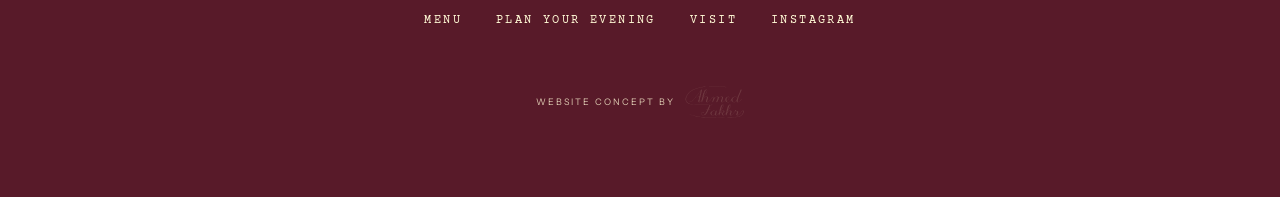
==== commit 94d708de: "Motion timing" ====
--- a/index.html
+++ b/index.html
@@ -33,9 +33,9 @@
 <link rel="preload" as="image" href="img/hero-m.webp" media="(max-width:700px)" fetchpriority="high">
 <link rel="preload" as="image" href="img/hero.webp" media="(min-width:701px)" fetchpriority="high">
 <link rel="preload" as="image" href="img/seal-white.webp" fetchpriority="high">
-<link rel="stylesheet" href="fonts.css?v=4">
-<link rel="stylesheet" href="style.css?v=4">
-<script src="site.js?v=4" defer></script>
+<link rel="stylesheet" href="fonts.css?v=5">
+<link rel="stylesheet" href="style.css?v=5">
+<script src="site.js?v=5" defer></script>
 <script type="application/ld+json">{"@context": "https://schema.org", "@graph": [{"@type": "Restaurant", "@id": "https://ahmedfakhr1.github.io/bistroparis-preview/#maadi", "name": "Bistro Paris Maadi", "url": "https://ahmedfakhr1.github.io/bistroparis-preview/", "description": "Parisian-inspired Bistro serving International Cuisine and French delicacies", "servesCuisine": ["French", "International"], "telephone": "+201289994449", "image": "https://ahmedfakhr1.github.io/bistroparis-preview/img/og.jpg", "hasMenu": "https://ahmedfakhr1.github.io/bistroparis-preview/menu.html", "address": {"@type": "PostalAddress", "streetAddress": "13 Street 18, Maadi as Sarayat Al Gharbeyah, first floor of Building 13", "addressLocality": "Cairo", "postalCode": "4212050", "addressCountry": "EG"}, "sameAs": ["https://www.instagram.com/bistropariseg/", "https://www.facebook.com/bistroparis.eg"]}, {"@type": "Restaurant", "@id": "https://ahmedfakhr1.github.io/bistroparis-preview/#uptown", "name": "Bistro Paris Uptown", "url": "https://ahmedfakhr1.github.io/bistroparis-preview/", "description": "Parisian-inspired Bistro serving International Cuisine and French delicacies", "servesCuisine": ["French", "International"], "telephone": "+201277890000", "image": "https://ahmedfakhr1.github.io/bistroparis-preview/img/og.jpg", "hasMenu": "https://ahmedfakhr1.github.io/bistroparis-preview/menu.html?branch=uptown", "address": {"@type": "PostalAddress", "streetAddress": "Golf Plaza, Uptown Cairo", "addressLocality": "Cairo", "addressCountry": "EG"}, "openingHoursSpecification": [{"@type": "OpeningHoursSpecification", "dayOfWeek": ["Monday", "Tuesday", "Wednesday", "Thursday", "Friday", "Saturday", "Sunday"], "opens": "09:00", "closes": "23:30"}], "sameAs": ["https://www.instagram.com/bistropariseg/", "https://www.facebook.com/bistroparis.eg"]}]}</script>
 </head>
 <body class="home">
@@ -204,6 +204,6 @@
 <button class="btn btn-bord" type="button" id="ar-close">OK</button>
 </dialog>
 <script>addEventListener("load",function(){setTimeout(function(){document.querySelectorAll('img[loading="lazy"]').forEach(function(i){i.loading="eager"})},1e3)})</script>
-<script src="motion.js?v=4" defer></script>
+<script src="motion.js?v=5" defer></script>
 </body>
 </html>
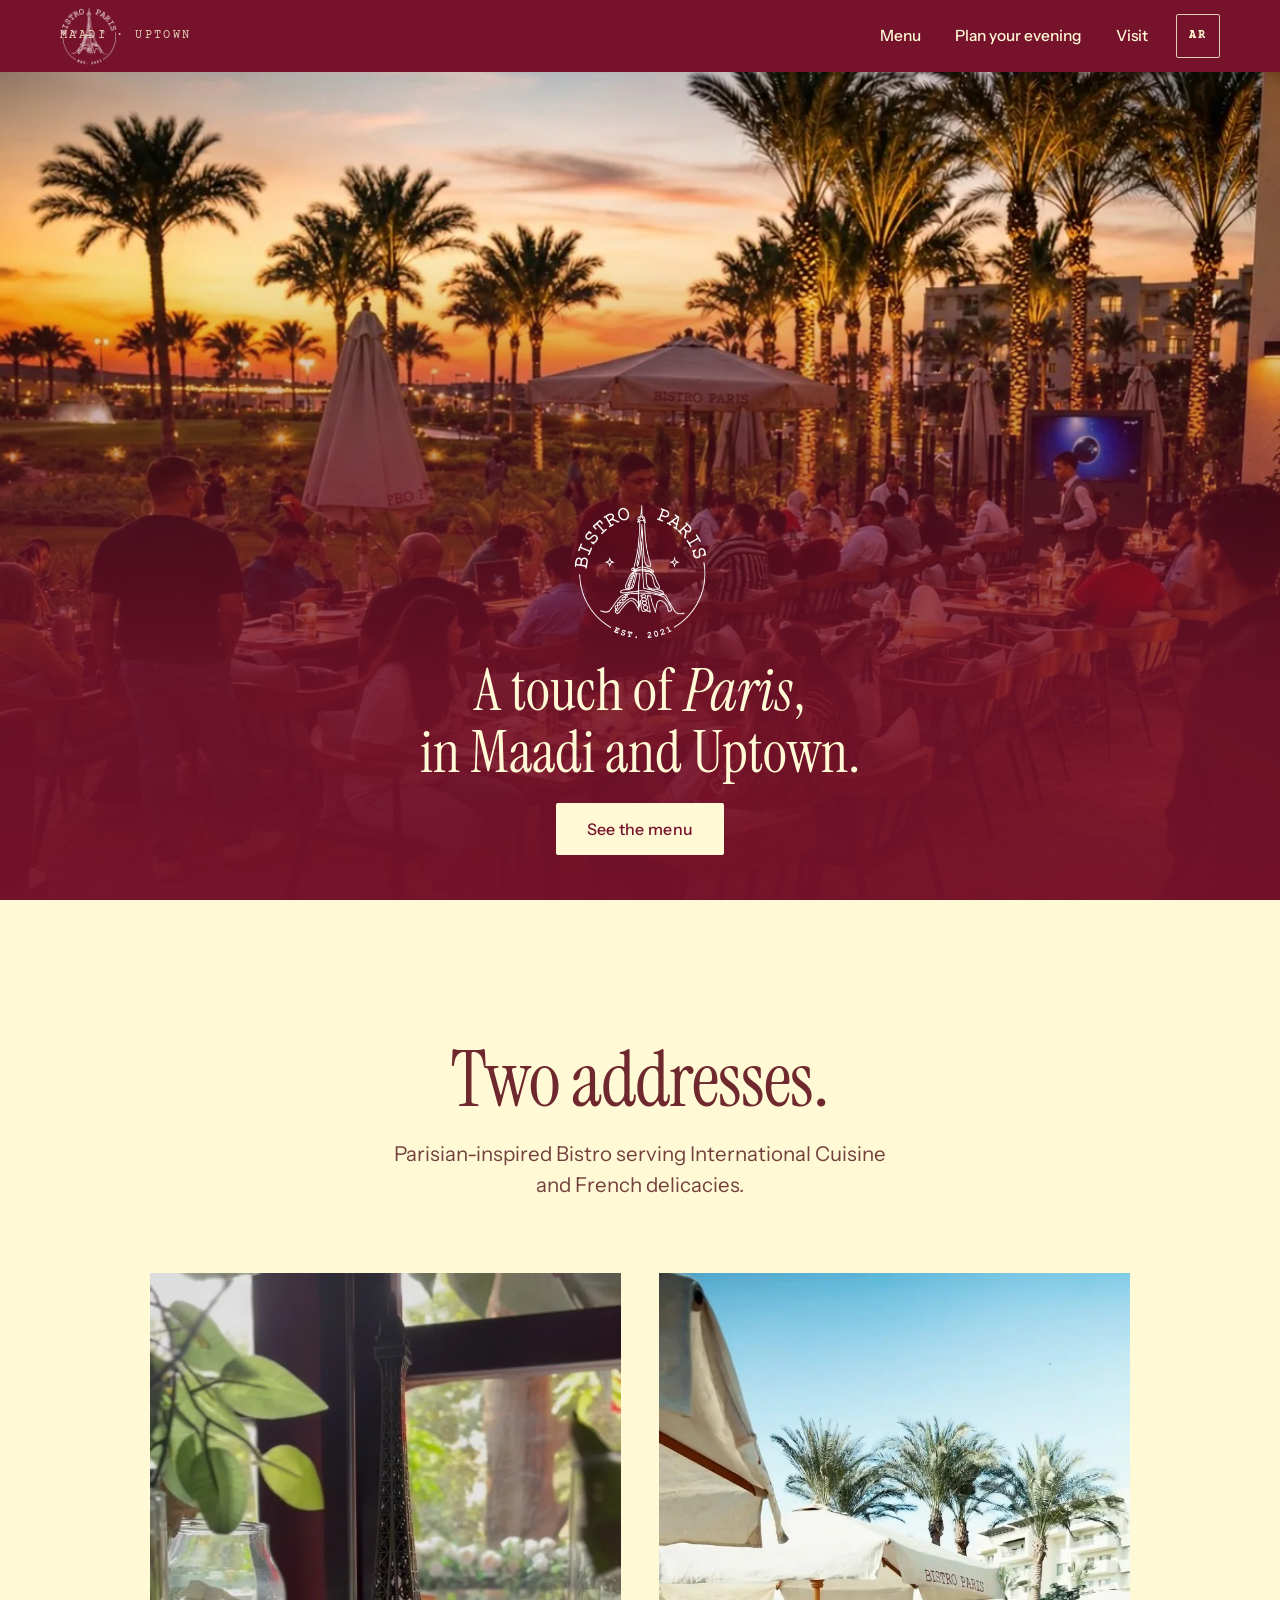
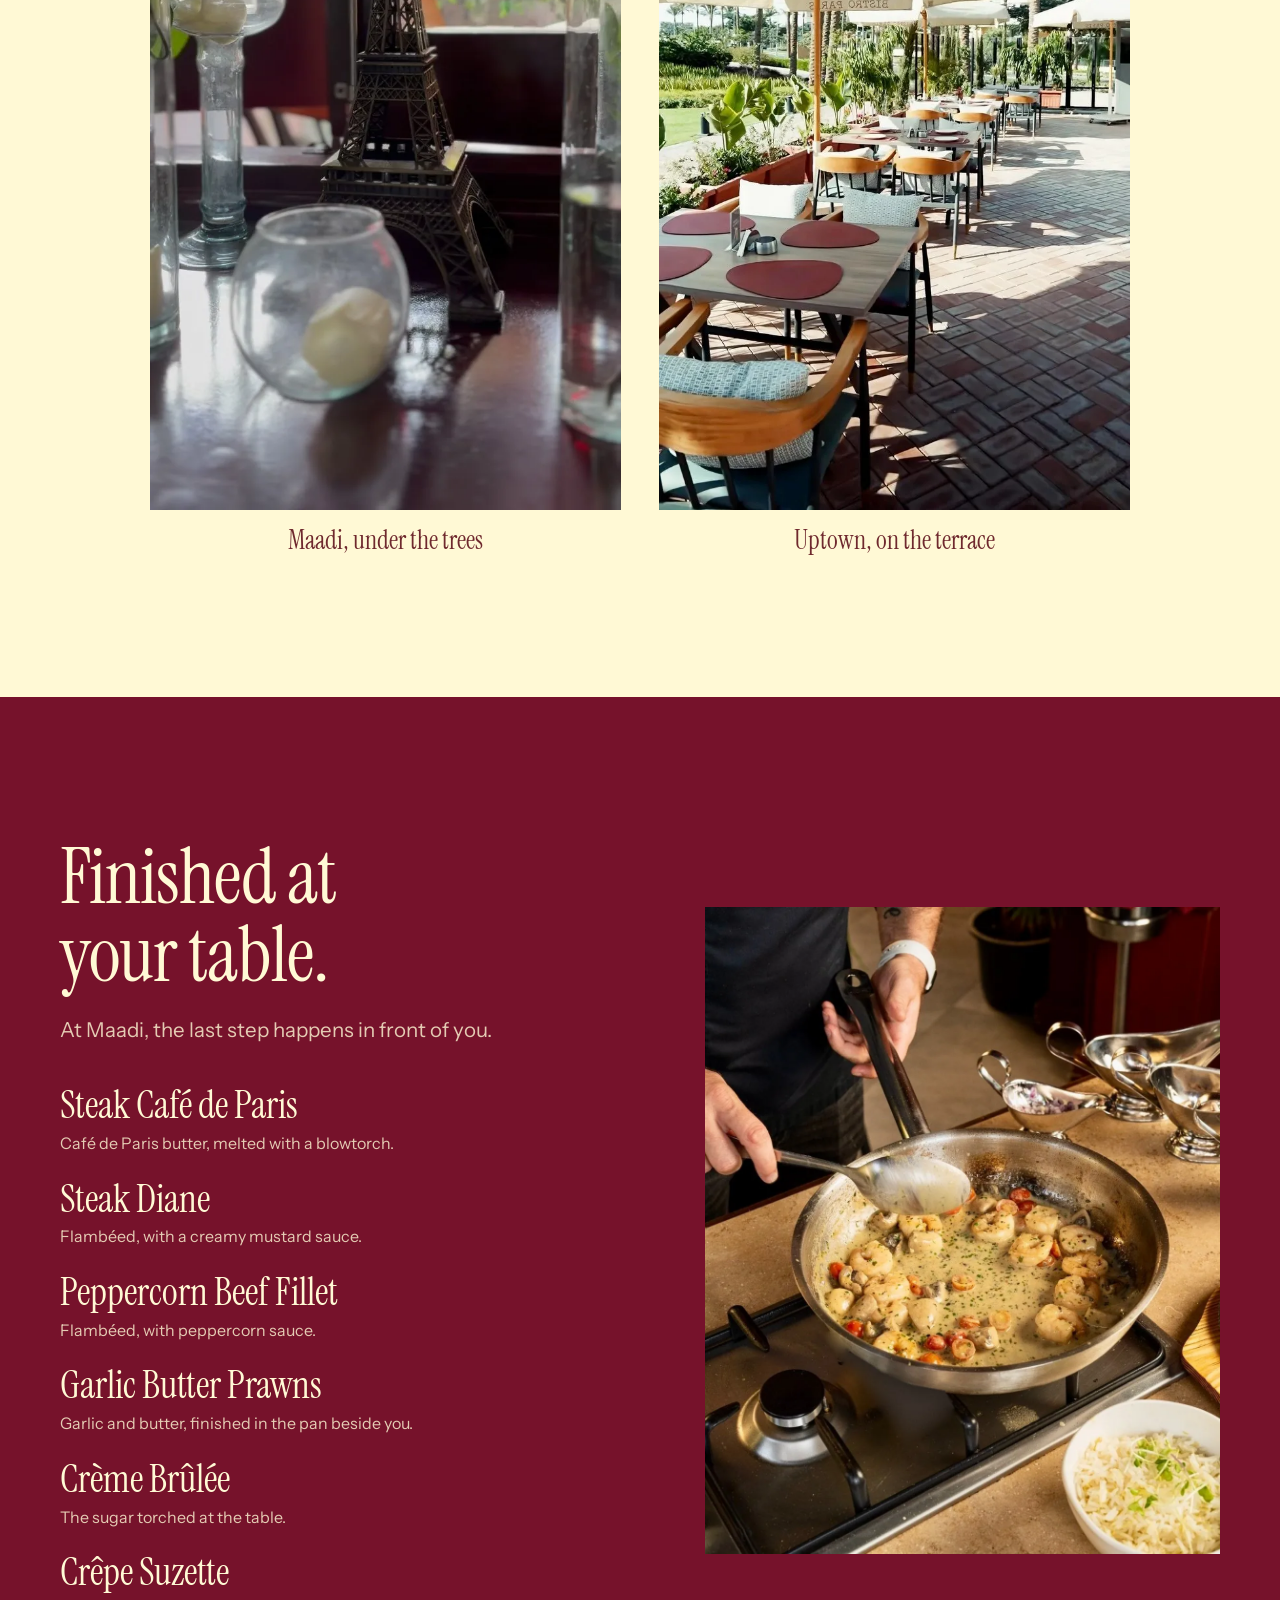
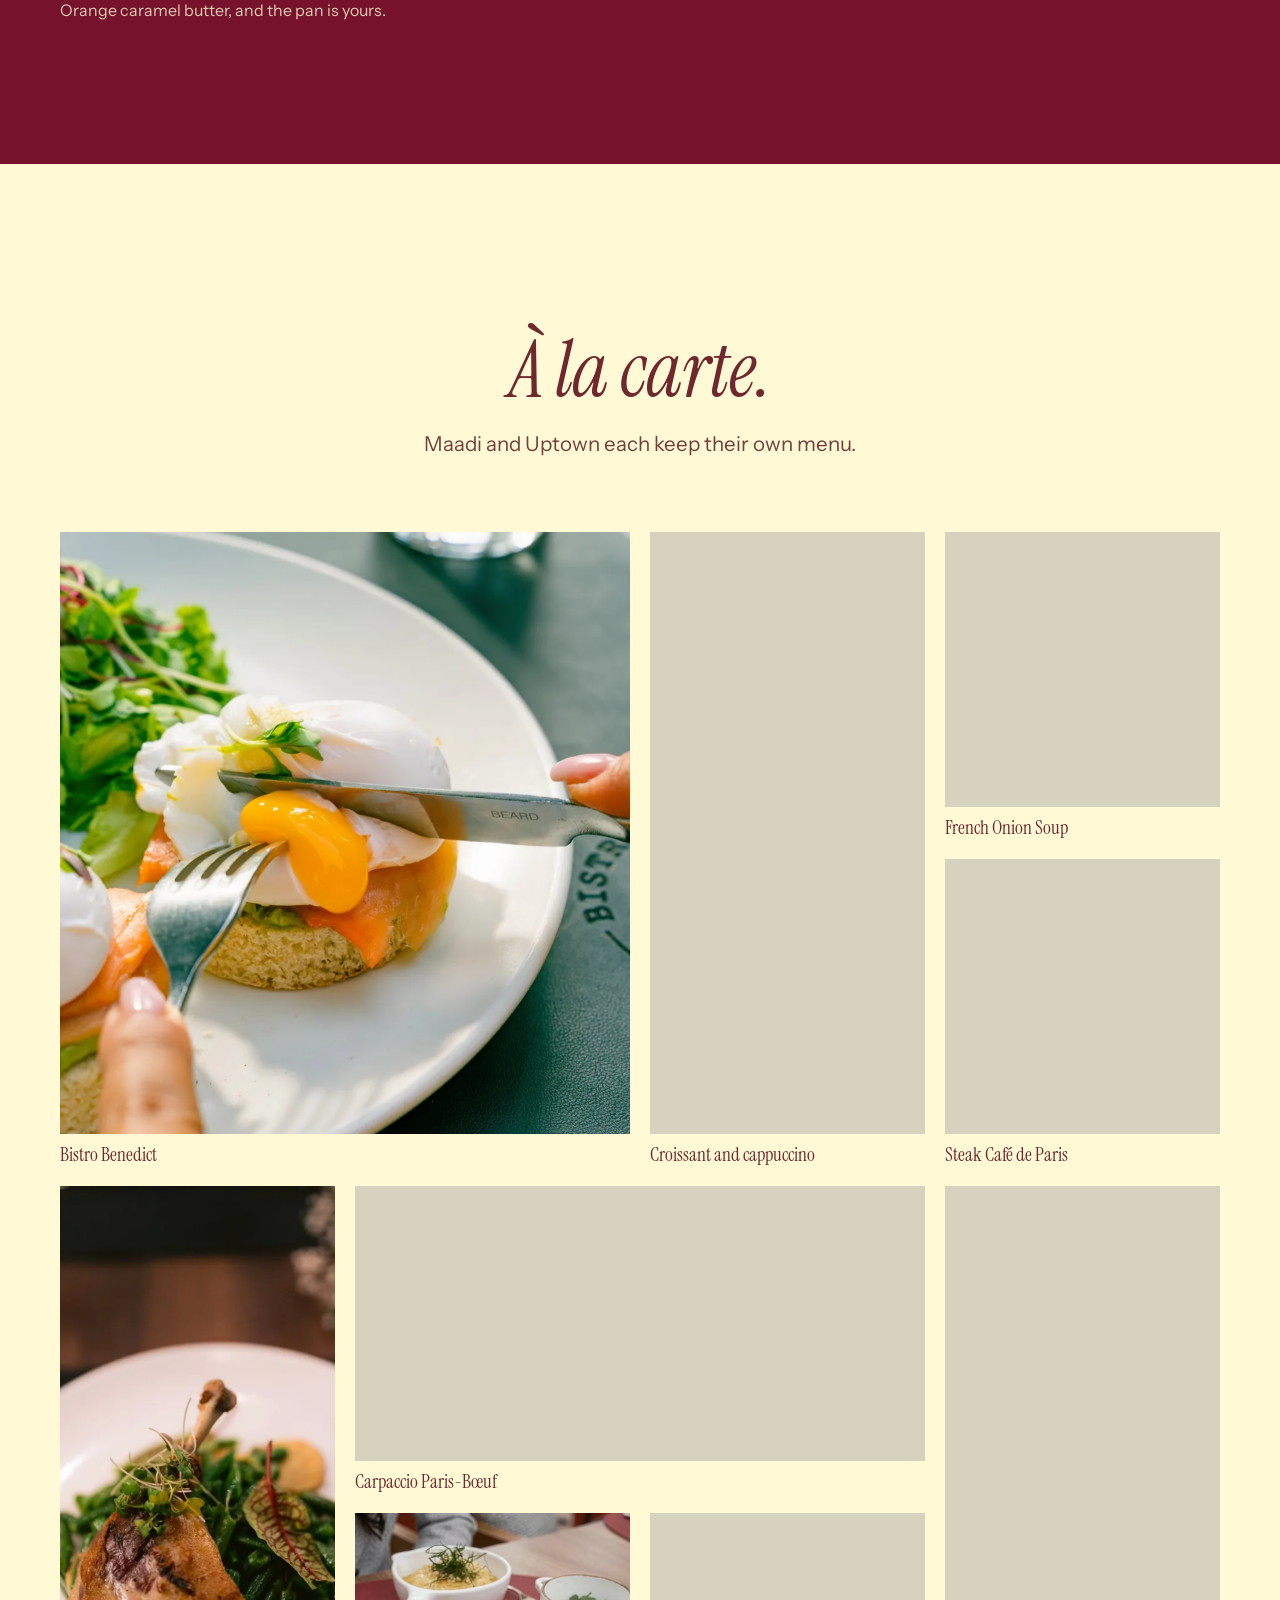
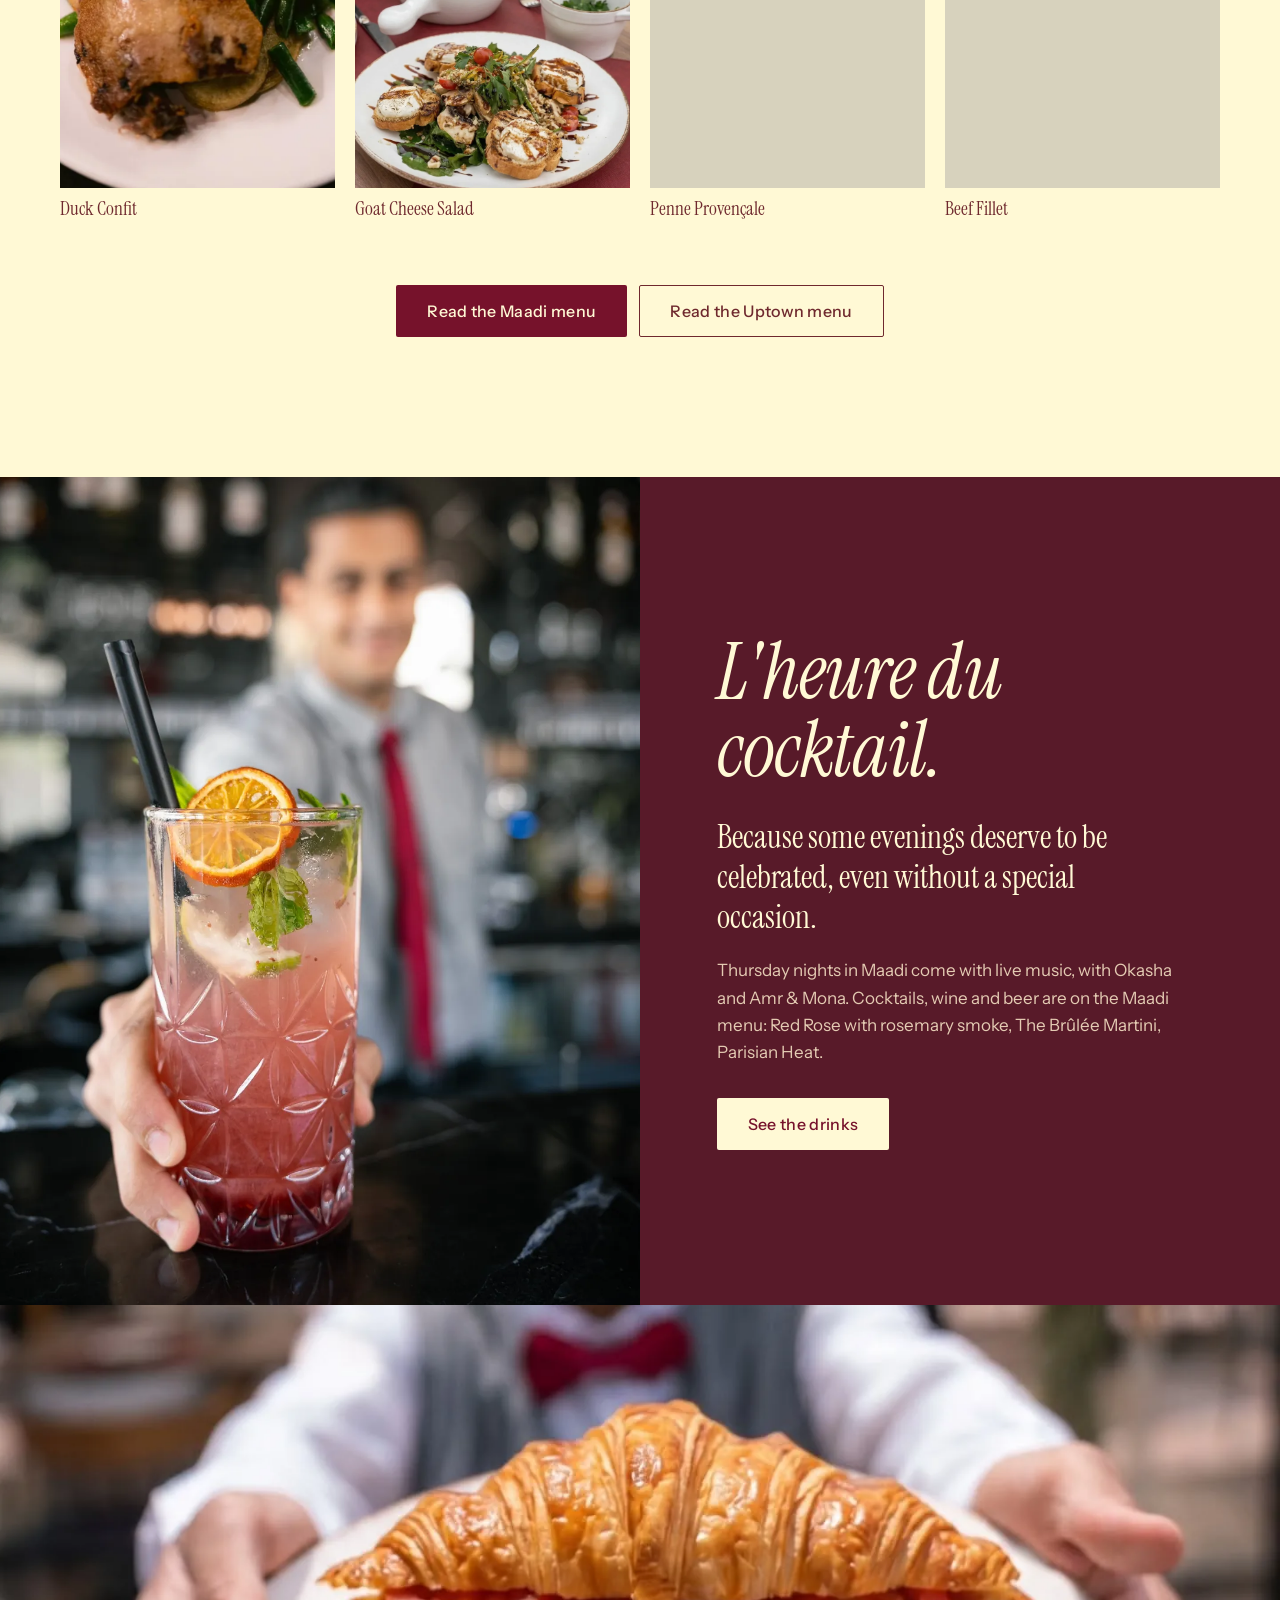
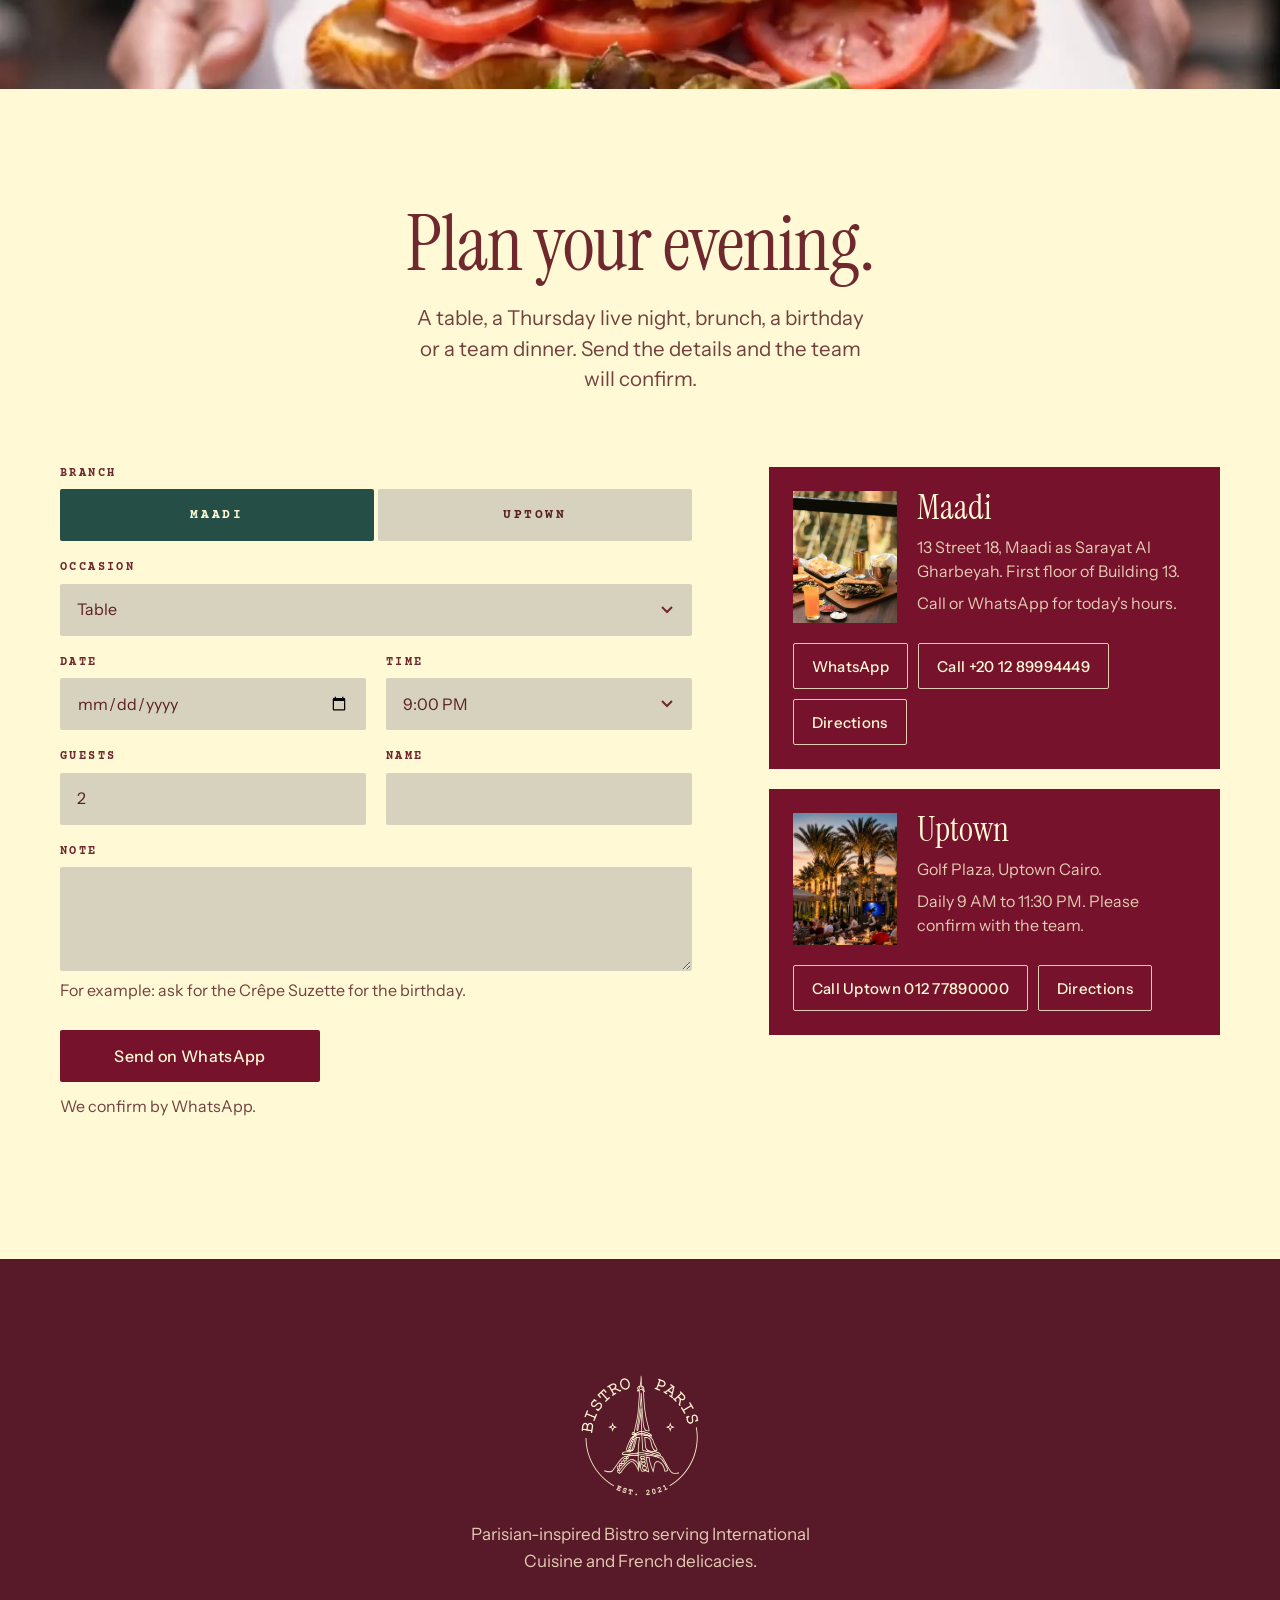
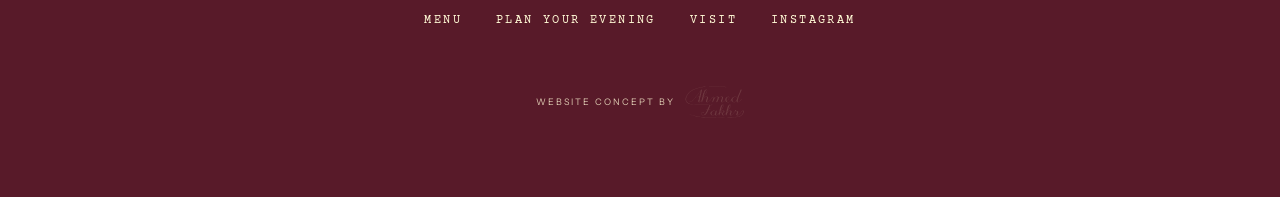
==== commit e9f5dffe: "Calmer motion" ====
--- a/index.html
+++ b/index.html
@@ -33,9 +33,9 @@
 <link rel="preload" as="image" href="img/hero-m.webp" media="(max-width:700px)" fetchpriority="high">
 <link rel="preload" as="image" href="img/hero.webp" media="(min-width:701px)" fetchpriority="high">
 <link rel="preload" as="image" href="img/seal-white.webp" fetchpriority="high">
-<link rel="stylesheet" href="fonts.css?v=5">
-<link rel="stylesheet" href="style.css?v=5">
-<script src="site.js?v=5" defer></script>
+<link rel="stylesheet" href="fonts.css?v=6">
+<link rel="stylesheet" href="style.css?v=6">
+<script src="site.js?v=6" defer></script>
 <script type="application/ld+json">{"@context": "https://schema.org", "@graph": [{"@type": "Restaurant", "@id": "https://ahmedfakhr1.github.io/bistroparis-preview/#maadi", "name": "Bistro Paris Maadi", "url": "https://ahmedfakhr1.github.io/bistroparis-preview/", "description": "Parisian-inspired Bistro serving International Cuisine and French delicacies", "servesCuisine": ["French", "International"], "telephone": "+201289994449", "image": "https://ahmedfakhr1.github.io/bistroparis-preview/img/og.jpg", "hasMenu": "https://ahmedfakhr1.github.io/bistroparis-preview/menu.html", "address": {"@type": "PostalAddress", "streetAddress": "13 Street 18, Maadi as Sarayat Al Gharbeyah, first floor of Building 13", "addressLocality": "Cairo", "postalCode": "4212050", "addressCountry": "EG"}, "sameAs": ["https://www.instagram.com/bistropariseg/", "https://www.facebook.com/bistroparis.eg"]}, {"@type": "Restaurant", "@id": "https://ahmedfakhr1.github.io/bistroparis-preview/#uptown", "name": "Bistro Paris Uptown", "url": "https://ahmedfakhr1.github.io/bistroparis-preview/", "description": "Parisian-inspired Bistro serving International Cuisine and French delicacies", "servesCuisine": ["French", "International"], "telephone": "+201277890000", "image": "https://ahmedfakhr1.github.io/bistroparis-preview/img/og.jpg", "hasMenu": "https://ahmedfakhr1.github.io/bistroparis-preview/menu.html?branch=uptown", "address": {"@type": "PostalAddress", "streetAddress": "Golf Plaza, Uptown Cairo", "addressLocality": "Cairo", "addressCountry": "EG"}, "openingHoursSpecification": [{"@type": "OpeningHoursSpecification", "dayOfWeek": ["Monday", "Tuesday", "Wednesday", "Thursday", "Friday", "Saturday", "Sunday"], "opens": "09:00", "closes": "23:30"}], "sameAs": ["https://www.instagram.com/bistropariseg/", "https://www.facebook.com/bistroparis.eg"]}]}</script>
 </head>
 <body class="home">
@@ -204,6 +204,6 @@
 <button class="btn btn-bord" type="button" id="ar-close">OK</button>
 </dialog>
 <script>addEventListener("load",function(){setTimeout(function(){document.querySelectorAll('img[loading="lazy"]').forEach(function(i){i.loading="eager"})},1e3)})</script>
-<script src="motion.js?v=5" defer></script>
+<script src="motion.js?v=6" defer></script>
 </body>
 </html>
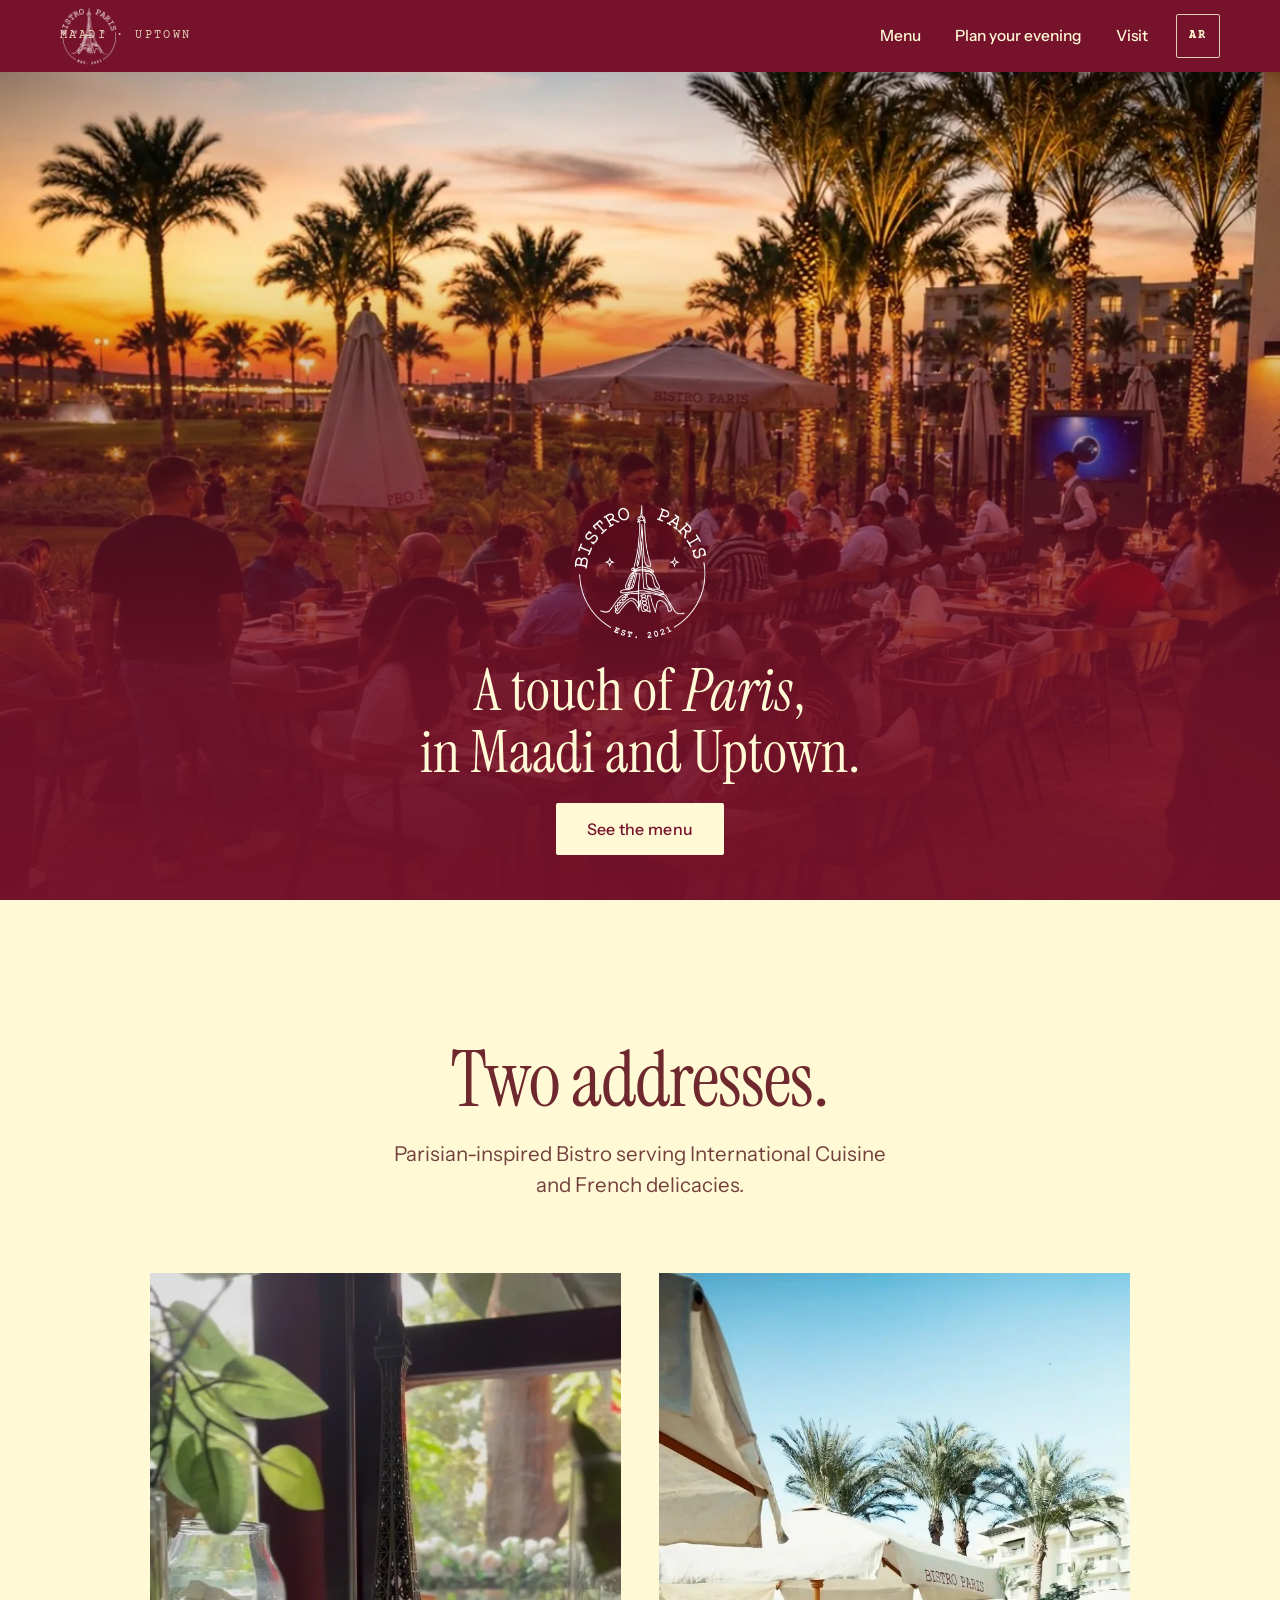
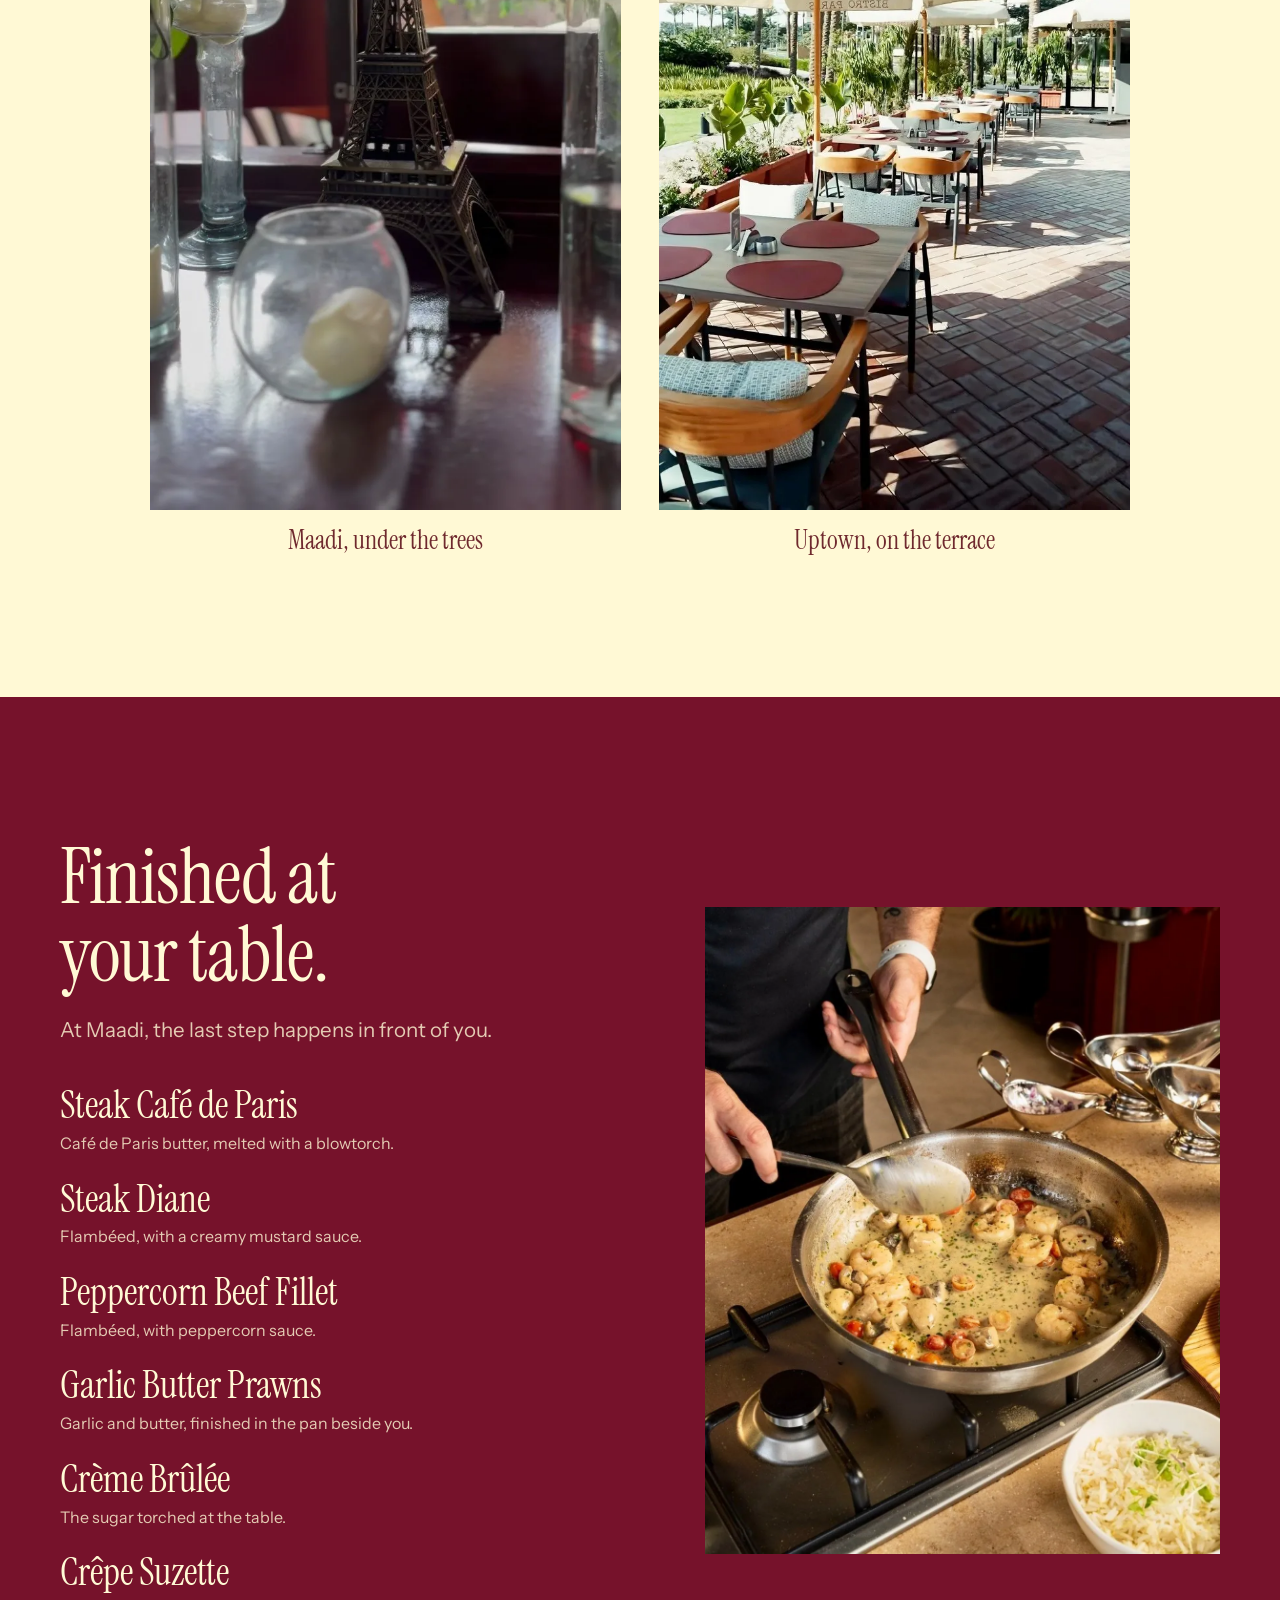
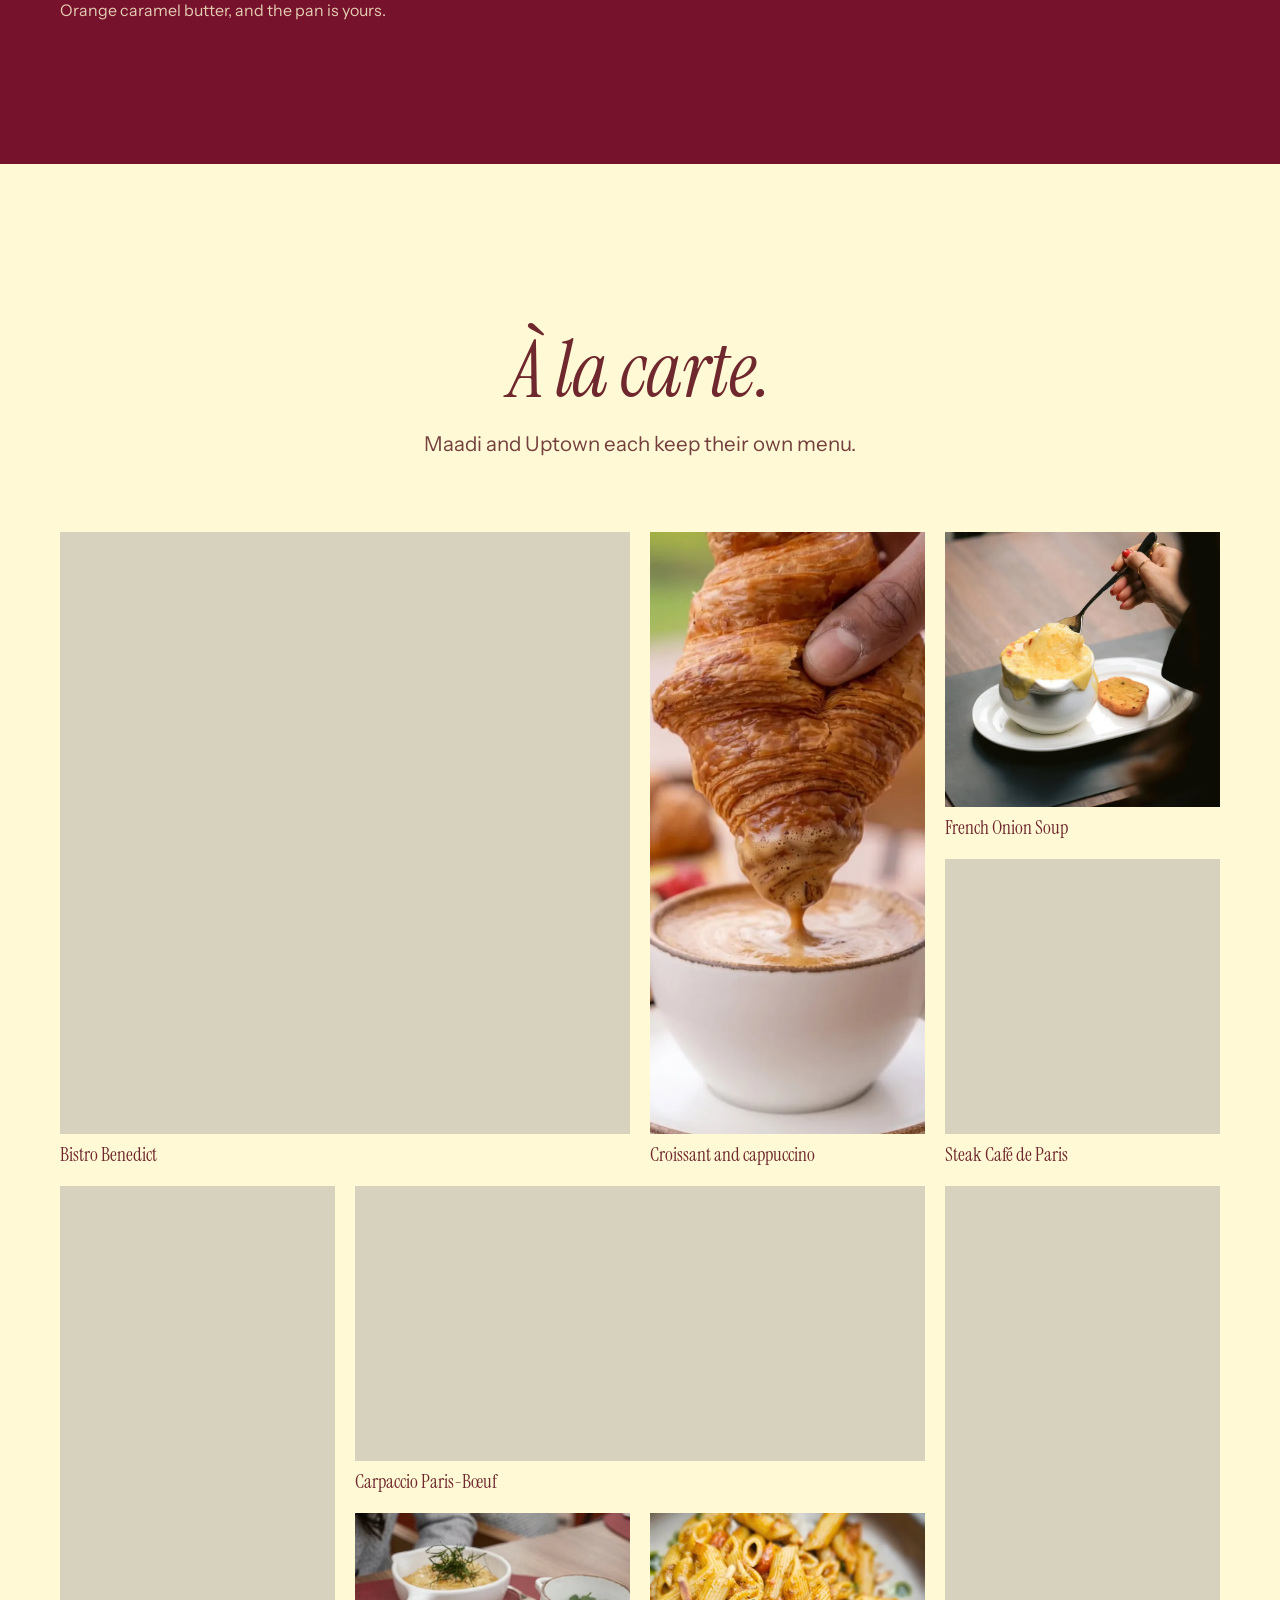
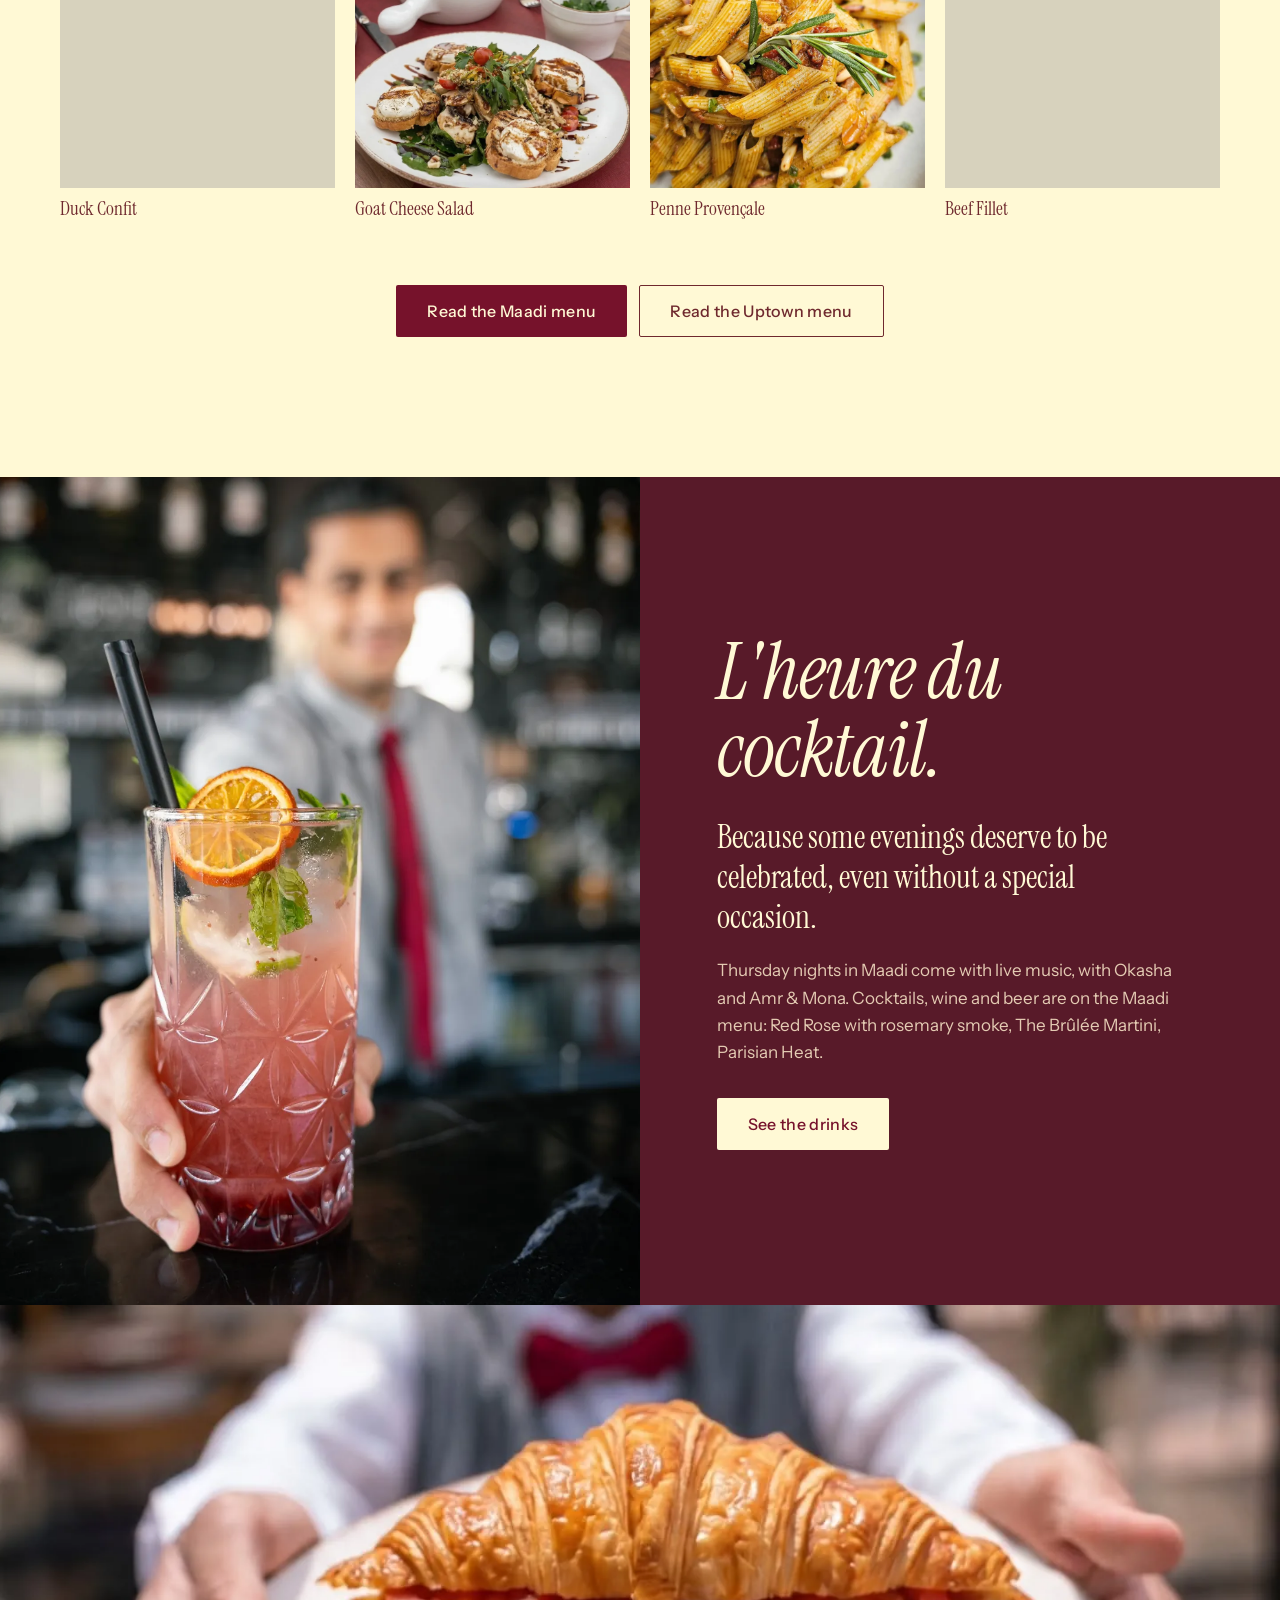
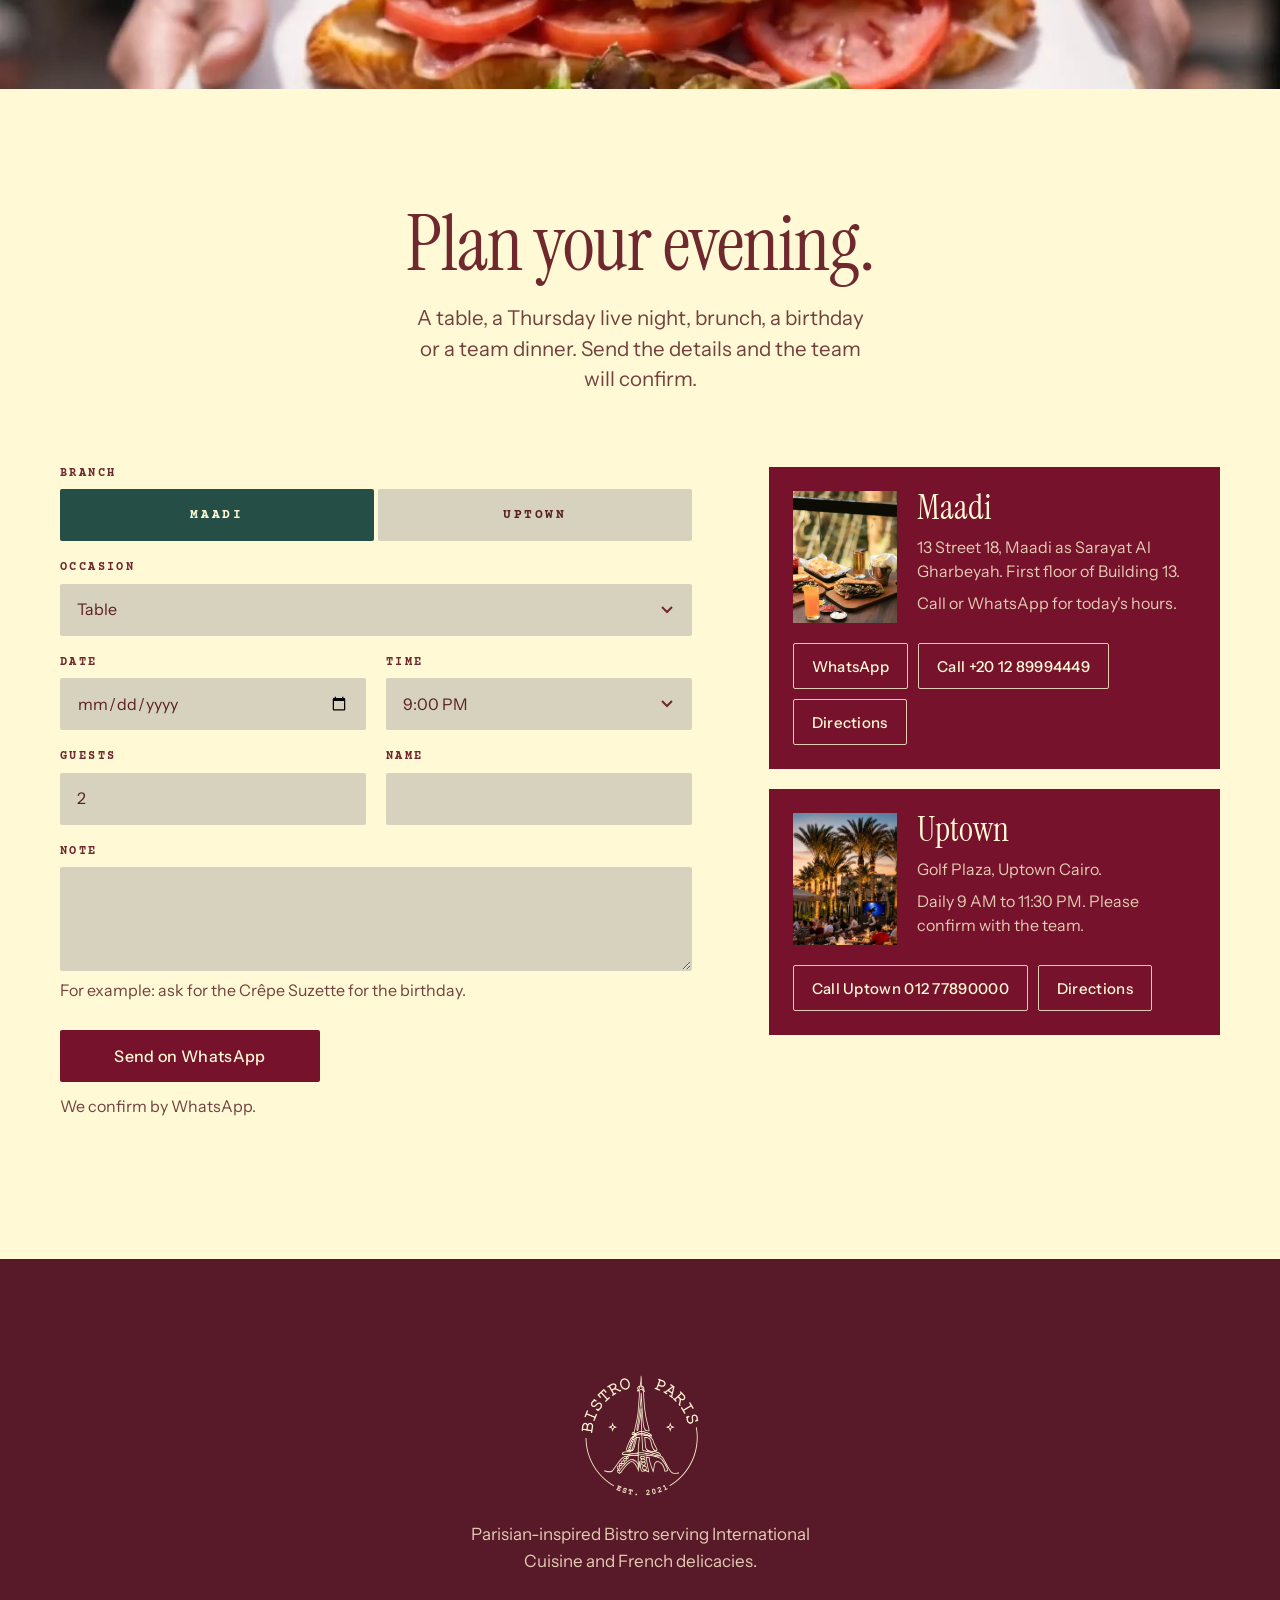
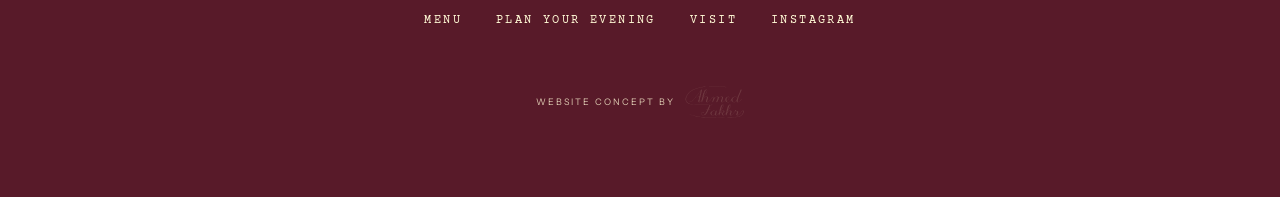
==== commit c5133318: "Slimmer bottom bar" ====
--- a/index.html
+++ b/index.html
@@ -33,9 +33,9 @@
 <link rel="preload" as="image" href="img/hero-m.webp" media="(max-width:700px)" fetchpriority="high">
 <link rel="preload" as="image" href="img/hero.webp" media="(min-width:701px)" fetchpriority="high">
 <link rel="preload" as="image" href="img/seal-white.webp" fetchpriority="high">
-<link rel="stylesheet" href="fonts.css?v=6">
-<link rel="stylesheet" href="style.css?v=6">
-<script src="site.js?v=6" defer></script>
+<link rel="stylesheet" href="fonts.css?v=7">
+<link rel="stylesheet" href="style.css?v=7">
+<script src="site.js?v=7" defer></script>
 <script type="application/ld+json">{"@context": "https://schema.org", "@graph": [{"@type": "Restaurant", "@id": "https://ahmedfakhr1.github.io/bistroparis-preview/#maadi", "name": "Bistro Paris Maadi", "url": "https://ahmedfakhr1.github.io/bistroparis-preview/", "description": "Parisian-inspired Bistro serving International Cuisine and French delicacies", "servesCuisine": ["French", "International"], "telephone": "+201289994449", "image": "https://ahmedfakhr1.github.io/bistroparis-preview/img/og.jpg", "hasMenu": "https://ahmedfakhr1.github.io/bistroparis-preview/menu.html", "address": {"@type": "PostalAddress", "streetAddress": "13 Street 18, Maadi as Sarayat Al Gharbeyah, first floor of Building 13", "addressLocality": "Cairo", "postalCode": "4212050", "addressCountry": "EG"}, "sameAs": ["https://www.instagram.com/bistropariseg/", "https://www.facebook.com/bistroparis.eg"]}, {"@type": "Restaurant", "@id": "https://ahmedfakhr1.github.io/bistroparis-preview/#uptown", "name": "Bistro Paris Uptown", "url": "https://ahmedfakhr1.github.io/bistroparis-preview/", "description": "Parisian-inspired Bistro serving International Cuisine and French delicacies", "servesCuisine": ["French", "International"], "telephone": "+201277890000", "image": "https://ahmedfakhr1.github.io/bistroparis-preview/img/og.jpg", "hasMenu": "https://ahmedfakhr1.github.io/bistroparis-preview/menu.html?branch=uptown", "address": {"@type": "PostalAddress", "streetAddress": "Golf Plaza, Uptown Cairo", "addressLocality": "Cairo", "addressCountry": "EG"}, "openingHoursSpecification": [{"@type": "OpeningHoursSpecification", "dayOfWeek": ["Monday", "Tuesday", "Wednesday", "Thursday", "Friday", "Saturday", "Sunday"], "opens": "09:00", "closes": "23:30"}], "sameAs": ["https://www.instagram.com/bistropariseg/", "https://www.facebook.com/bistroparis.eg"]}]}</script>
 </head>
 <body class="home">
@@ -204,6 +204,6 @@
 <button class="btn btn-bord" type="button" id="ar-close">OK</button>
 </dialog>
 <script>addEventListener("load",function(){setTimeout(function(){document.querySelectorAll('img[loading="lazy"]').forEach(function(i){i.loading="eager"})},1e3)})</script>
-<script src="motion.js?v=6" defer></script>
+<script src="motion.js?v=7" defer></script>
 </body>
 </html>
--- a/style.css
+++ b/style.css
@@ -290,3 +290,4 @@
 
 /* steady */
 .js .rv,.js .fade,html.js .rv:not(.in),.js .rv.in,.js .fade.in{opacity:1!important;transition:none!important;animation:none!important;transform:none!important}
+:root{--dock:46px}.dock a{font-size:11px;letter-spacing:.18em}
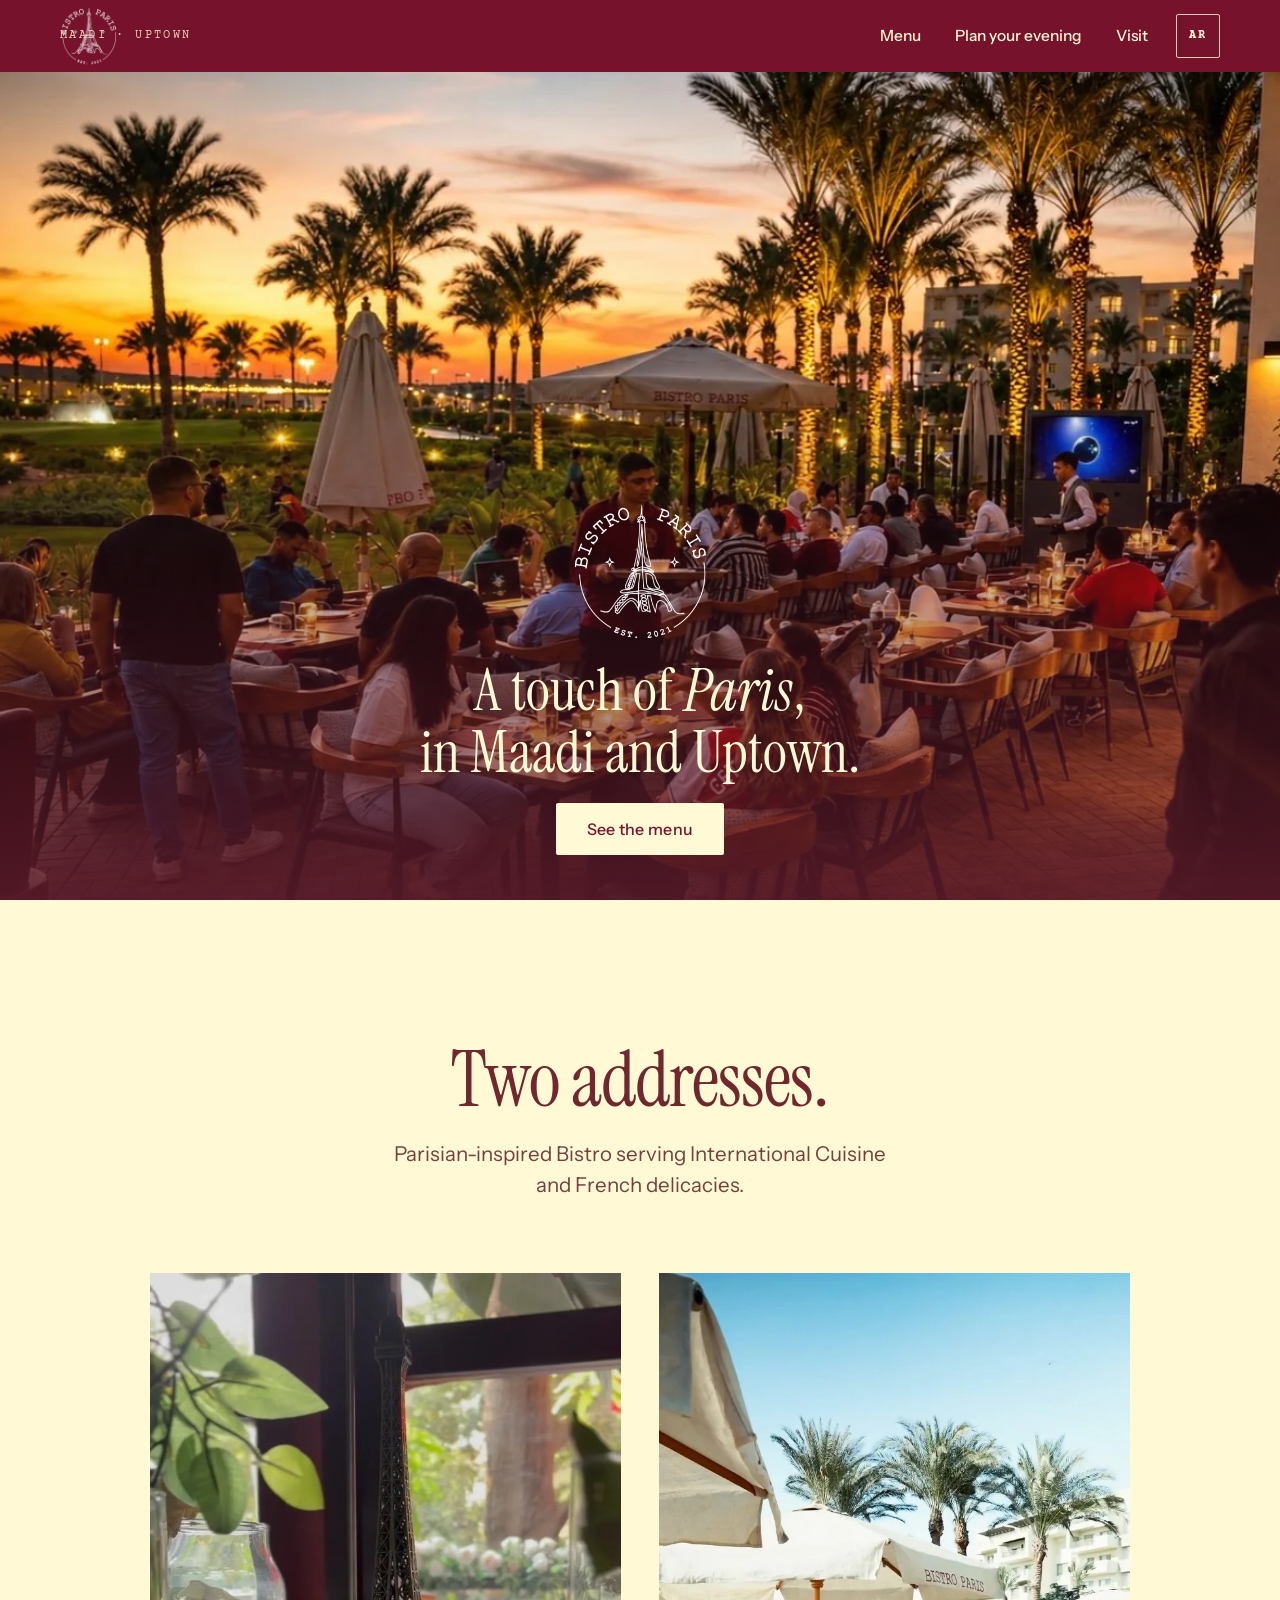
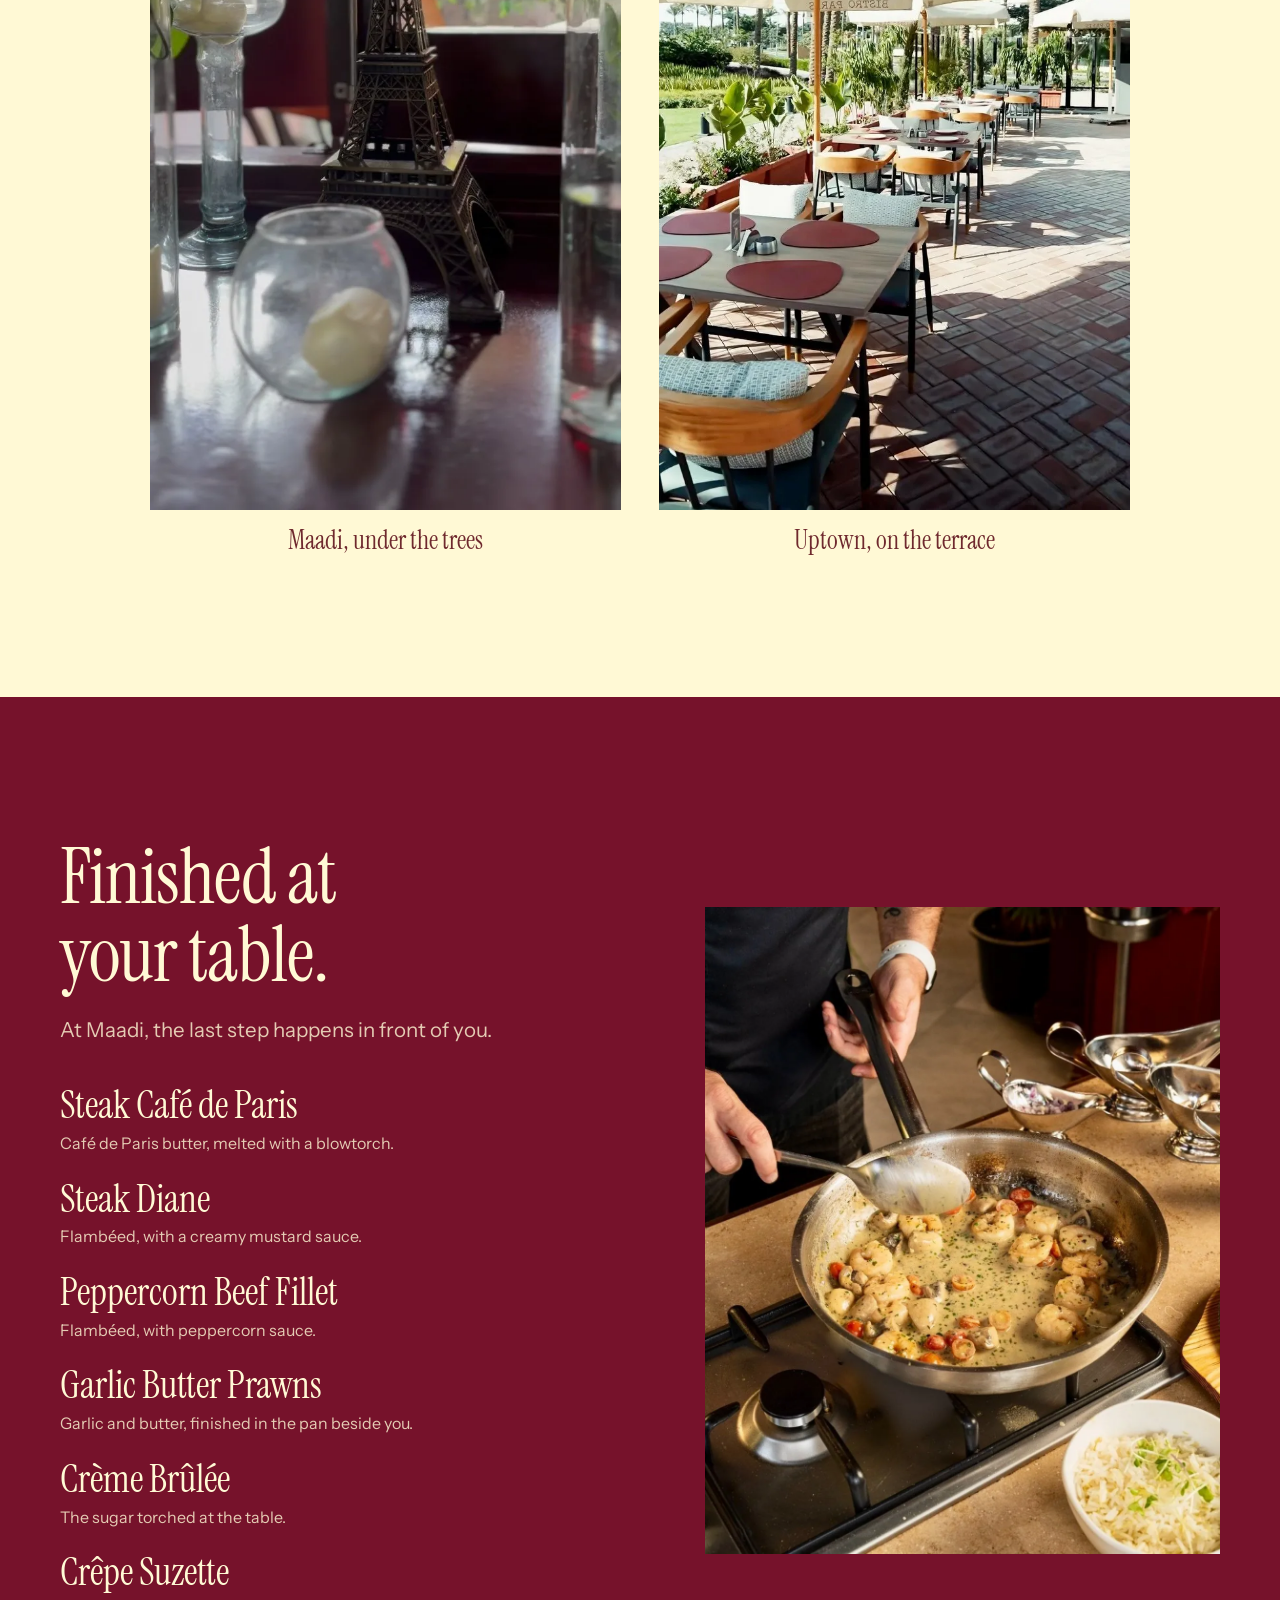
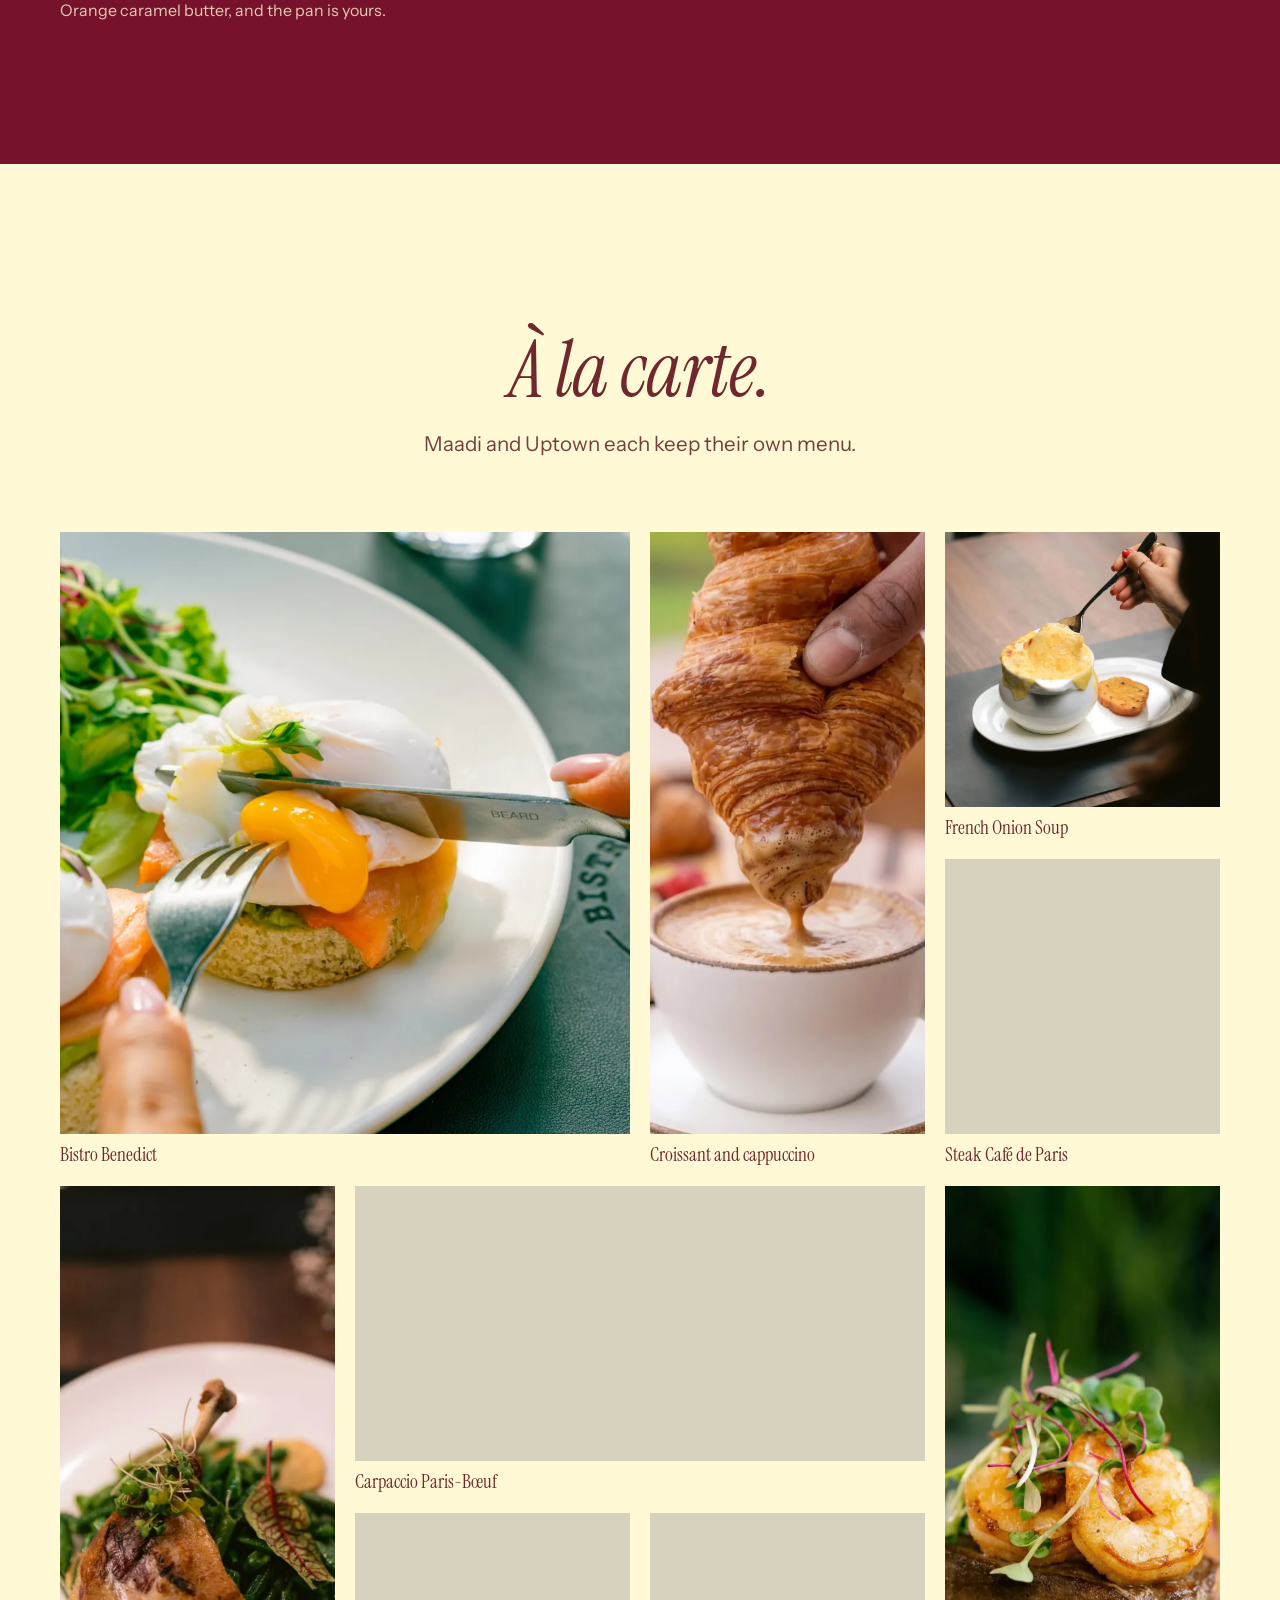
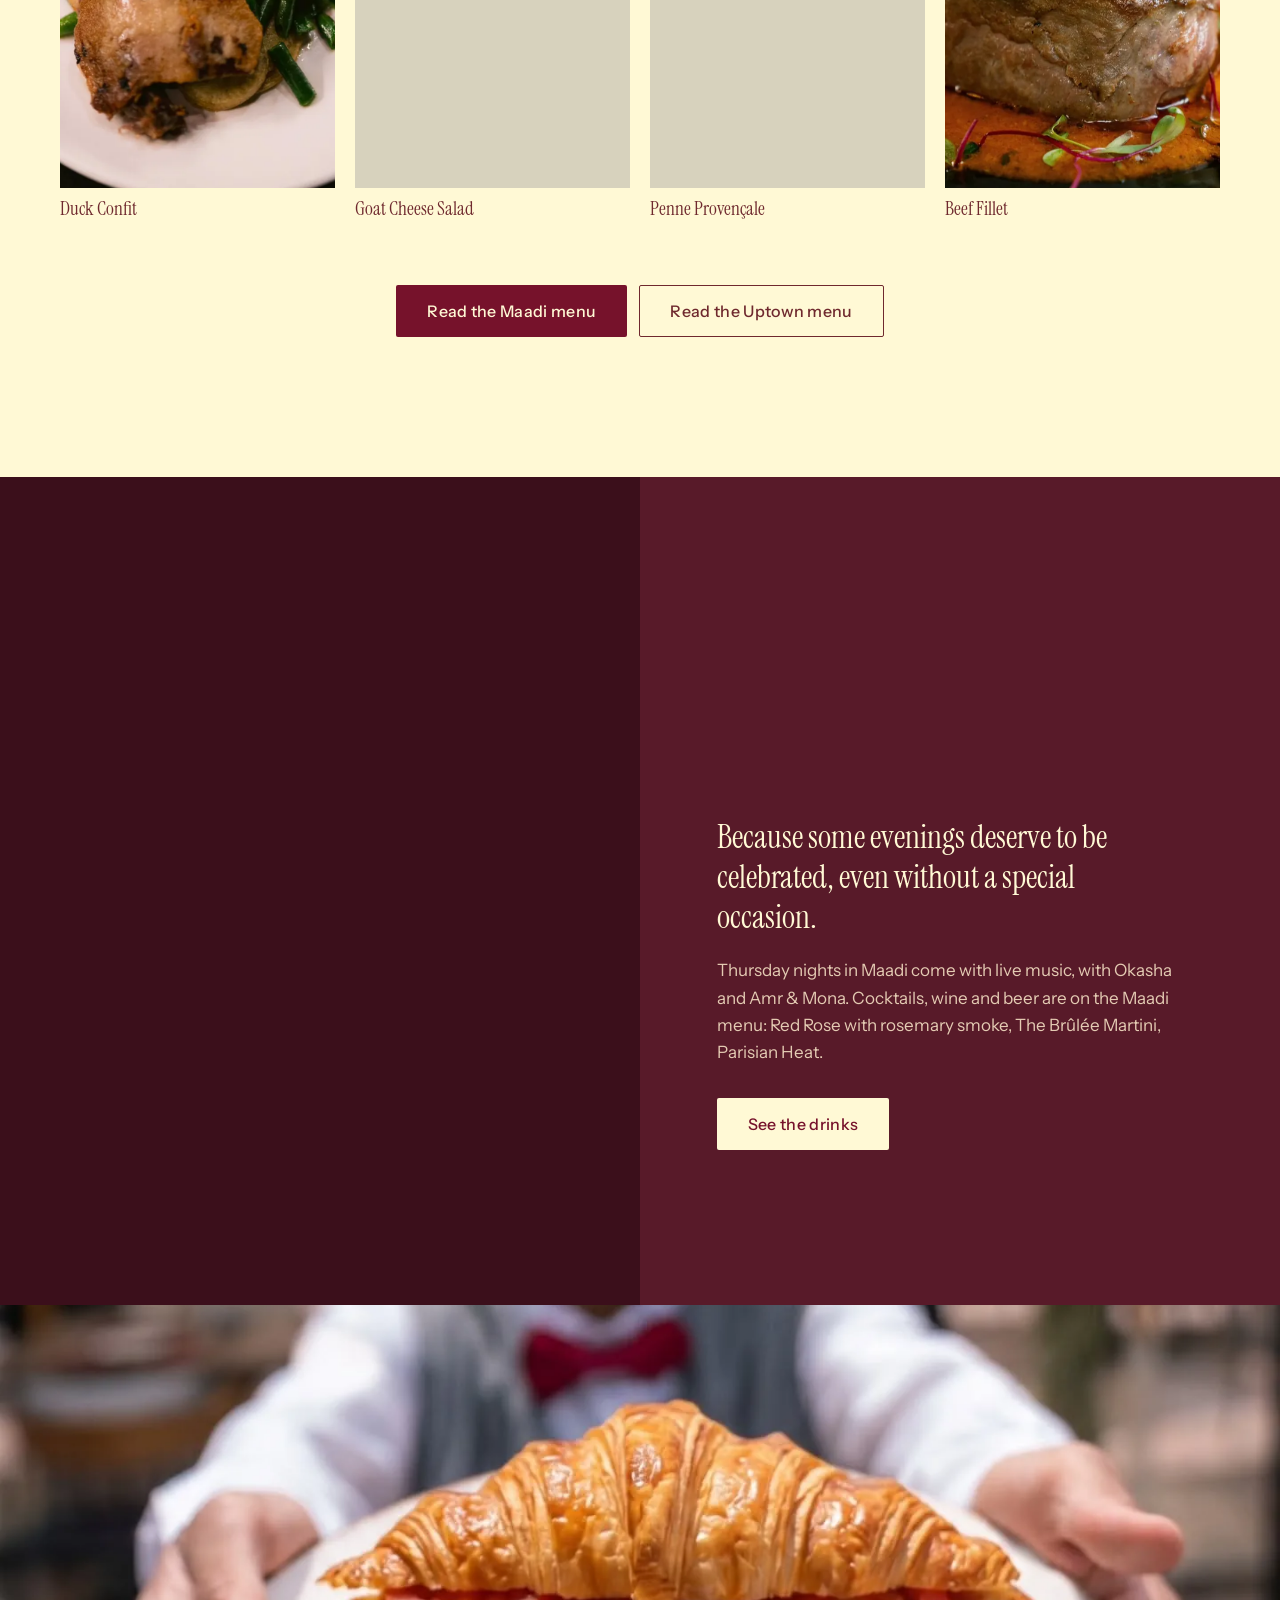
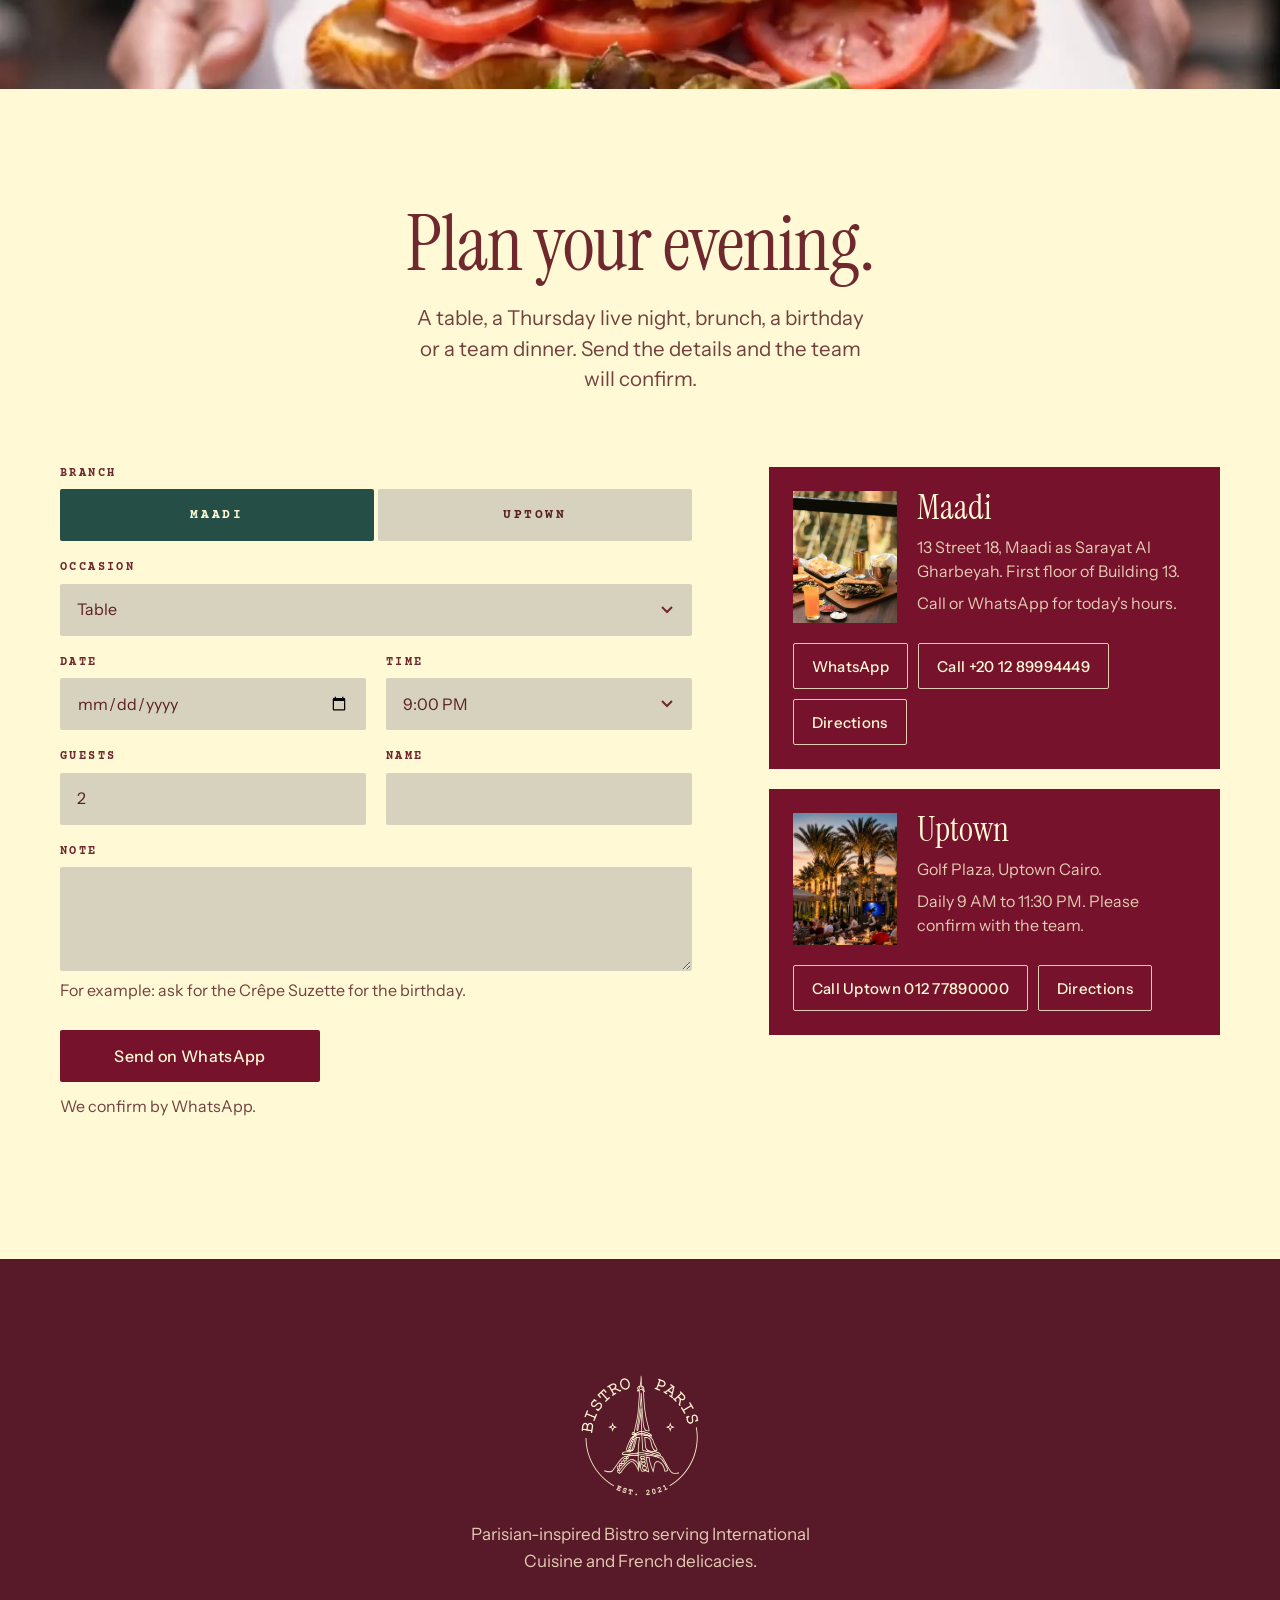
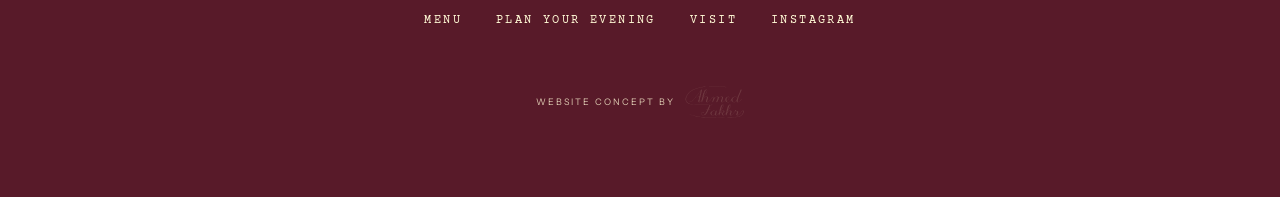
==== commit d8888de4: "Colour tweak" ====
--- a/index.html
+++ b/index.html
@@ -33,9 +33,9 @@
 <link rel="preload" as="image" href="img/hero-m.webp" media="(max-width:700px)" fetchpriority="high">
 <link rel="preload" as="image" href="img/hero.webp" media="(min-width:701px)" fetchpriority="high">
 <link rel="preload" as="image" href="img/seal-white.webp" fetchpriority="high">
-<link rel="stylesheet" href="fonts.css?v=7">
-<link rel="stylesheet" href="style.css?v=7">
-<script src="site.js?v=7" defer></script>
+<link rel="stylesheet" href="fonts.css?v=8">
+<link rel="stylesheet" href="style.css?v=8">
+<script src="site.js?v=8" defer></script>
 <script type="application/ld+json">{"@context": "https://schema.org", "@graph": [{"@type": "Restaurant", "@id": "https://ahmedfakhr1.github.io/bistroparis-preview/#maadi", "name": "Bistro Paris Maadi", "url": "https://ahmedfakhr1.github.io/bistroparis-preview/", "description": "Parisian-inspired Bistro serving International Cuisine and French delicacies", "servesCuisine": ["French", "International"], "telephone": "+201289994449", "image": "https://ahmedfakhr1.github.io/bistroparis-preview/img/og.jpg", "hasMenu": "https://ahmedfakhr1.github.io/bistroparis-preview/menu.html", "address": {"@type": "PostalAddress", "streetAddress": "13 Street 18, Maadi as Sarayat Al Gharbeyah, first floor of Building 13", "addressLocality": "Cairo", "postalCode": "4212050", "addressCountry": "EG"}, "sameAs": ["https://www.instagram.com/bistropariseg/", "https://www.facebook.com/bistroparis.eg"]}, {"@type": "Restaurant", "@id": "https://ahmedfakhr1.github.io/bistroparis-preview/#uptown", "name": "Bistro Paris Uptown", "url": "https://ahmedfakhr1.github.io/bistroparis-preview/", "description": "Parisian-inspired Bistro serving International Cuisine and French delicacies", "servesCuisine": ["French", "International"], "telephone": "+201277890000", "image": "https://ahmedfakhr1.github.io/bistroparis-preview/img/og.jpg", "hasMenu": "https://ahmedfakhr1.github.io/bistroparis-preview/menu.html?branch=uptown", "address": {"@type": "PostalAddress", "streetAddress": "Golf Plaza, Uptown Cairo", "addressLocality": "Cairo", "addressCountry": "EG"}, "openingHoursSpecification": [{"@type": "OpeningHoursSpecification", "dayOfWeek": ["Monday", "Tuesday", "Wednesday", "Thursday", "Friday", "Saturday", "Sunday"], "opens": "09:00", "closes": "23:30"}], "sameAs": ["https://www.instagram.com/bistropariseg/", "https://www.facebook.com/bistroparis.eg"]}]}</script>
 </head>
 <body class="home">
@@ -204,6 +204,6 @@
 <button class="btn btn-bord" type="button" id="ar-close">OK</button>
 </dialog>
 <script>addEventListener("load",function(){setTimeout(function(){document.querySelectorAll('img[loading="lazy"]').forEach(function(i){i.loading="eager"})},1e3)})</script>
-<script src="motion.js?v=7" defer></script>
+<script src="motion.js?v=8" defer></script>
 </body>
 </html>
--- a/style.css
+++ b/style.css
@@ -291,3 +291,4 @@
 /* steady */
 .js .rv,.js .fade,html.js .rv:not(.in),.js .rv.in,.js .fade.in{opacity:1!important;transition:none!important;animation:none!important;transform:none!important}
 :root{--dock:46px}.dock a{font-size:11px;letter-spacing:.18em}
+.hero-scrim{height:62%;background:linear-gradient(to top,rgba(88,26,41,.9) 0%,rgba(88,26,41,.55) 30%,rgba(88,26,41,0) 100%)}
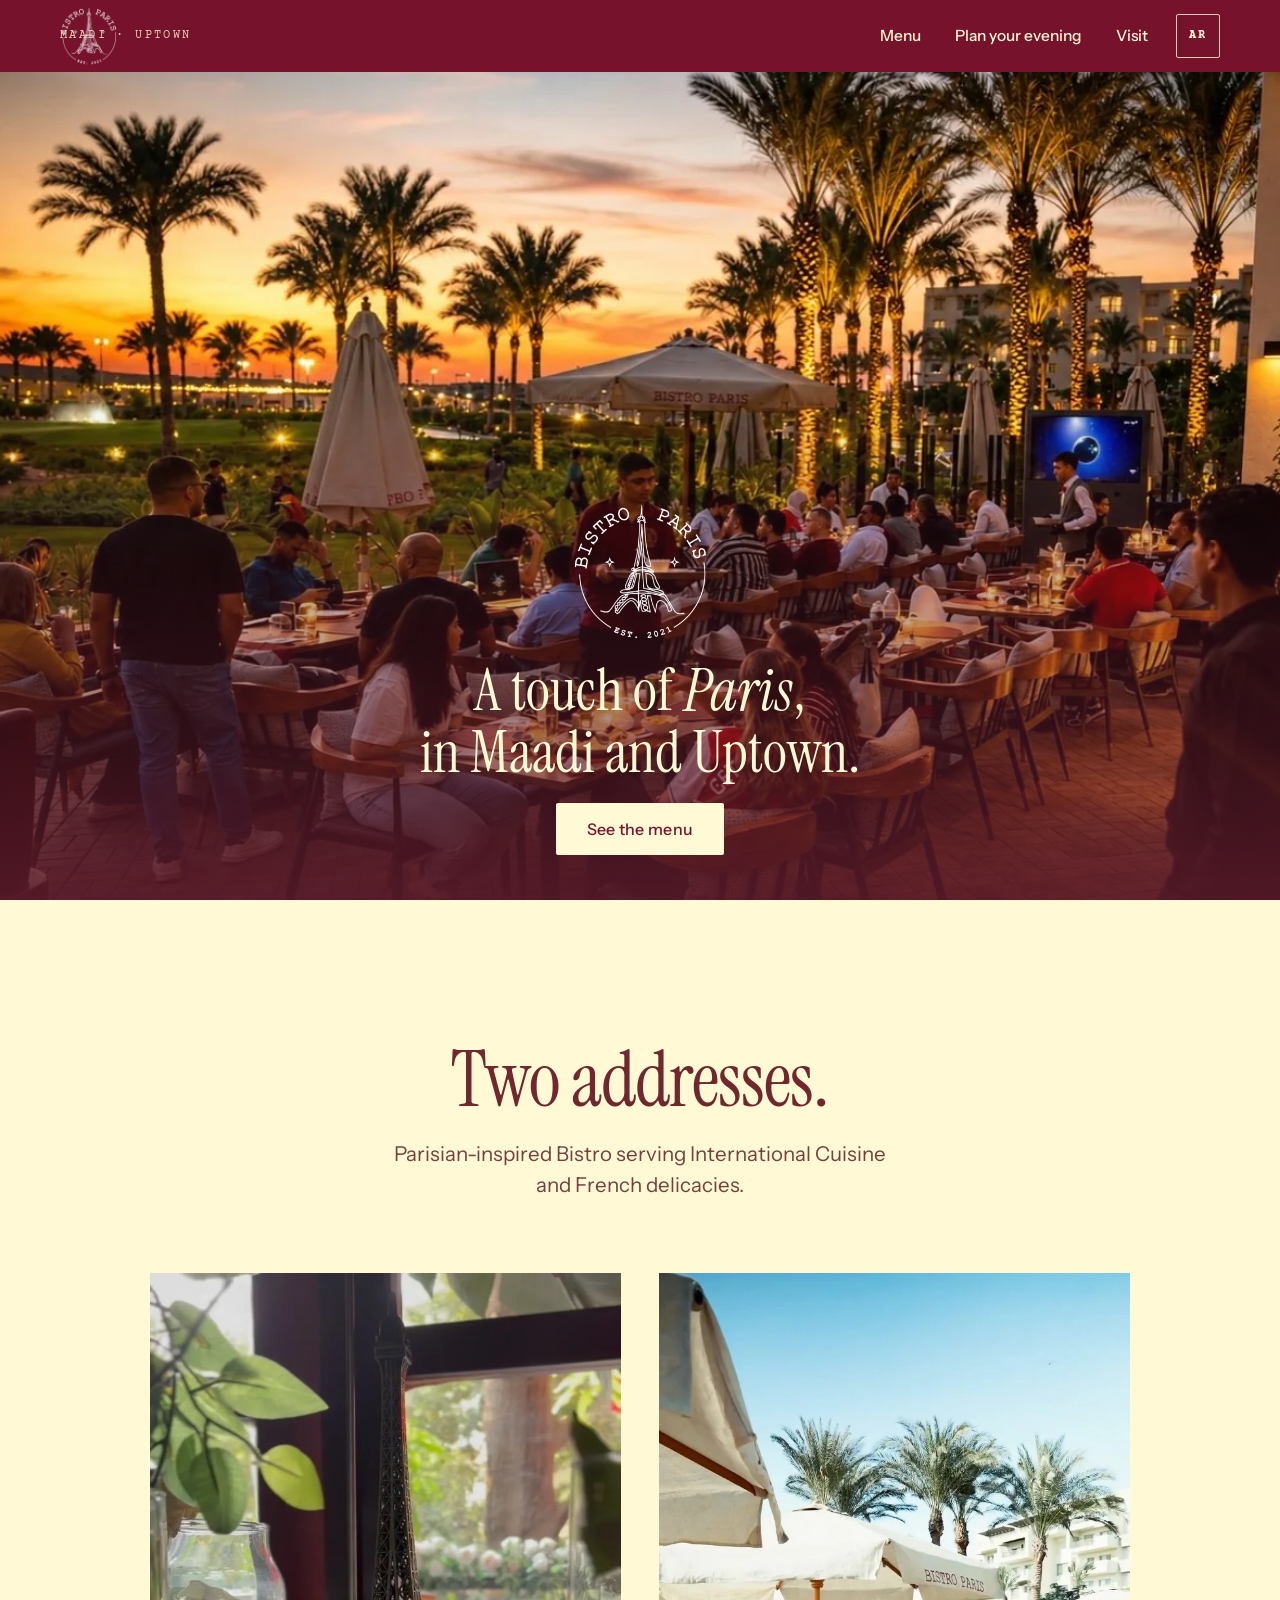
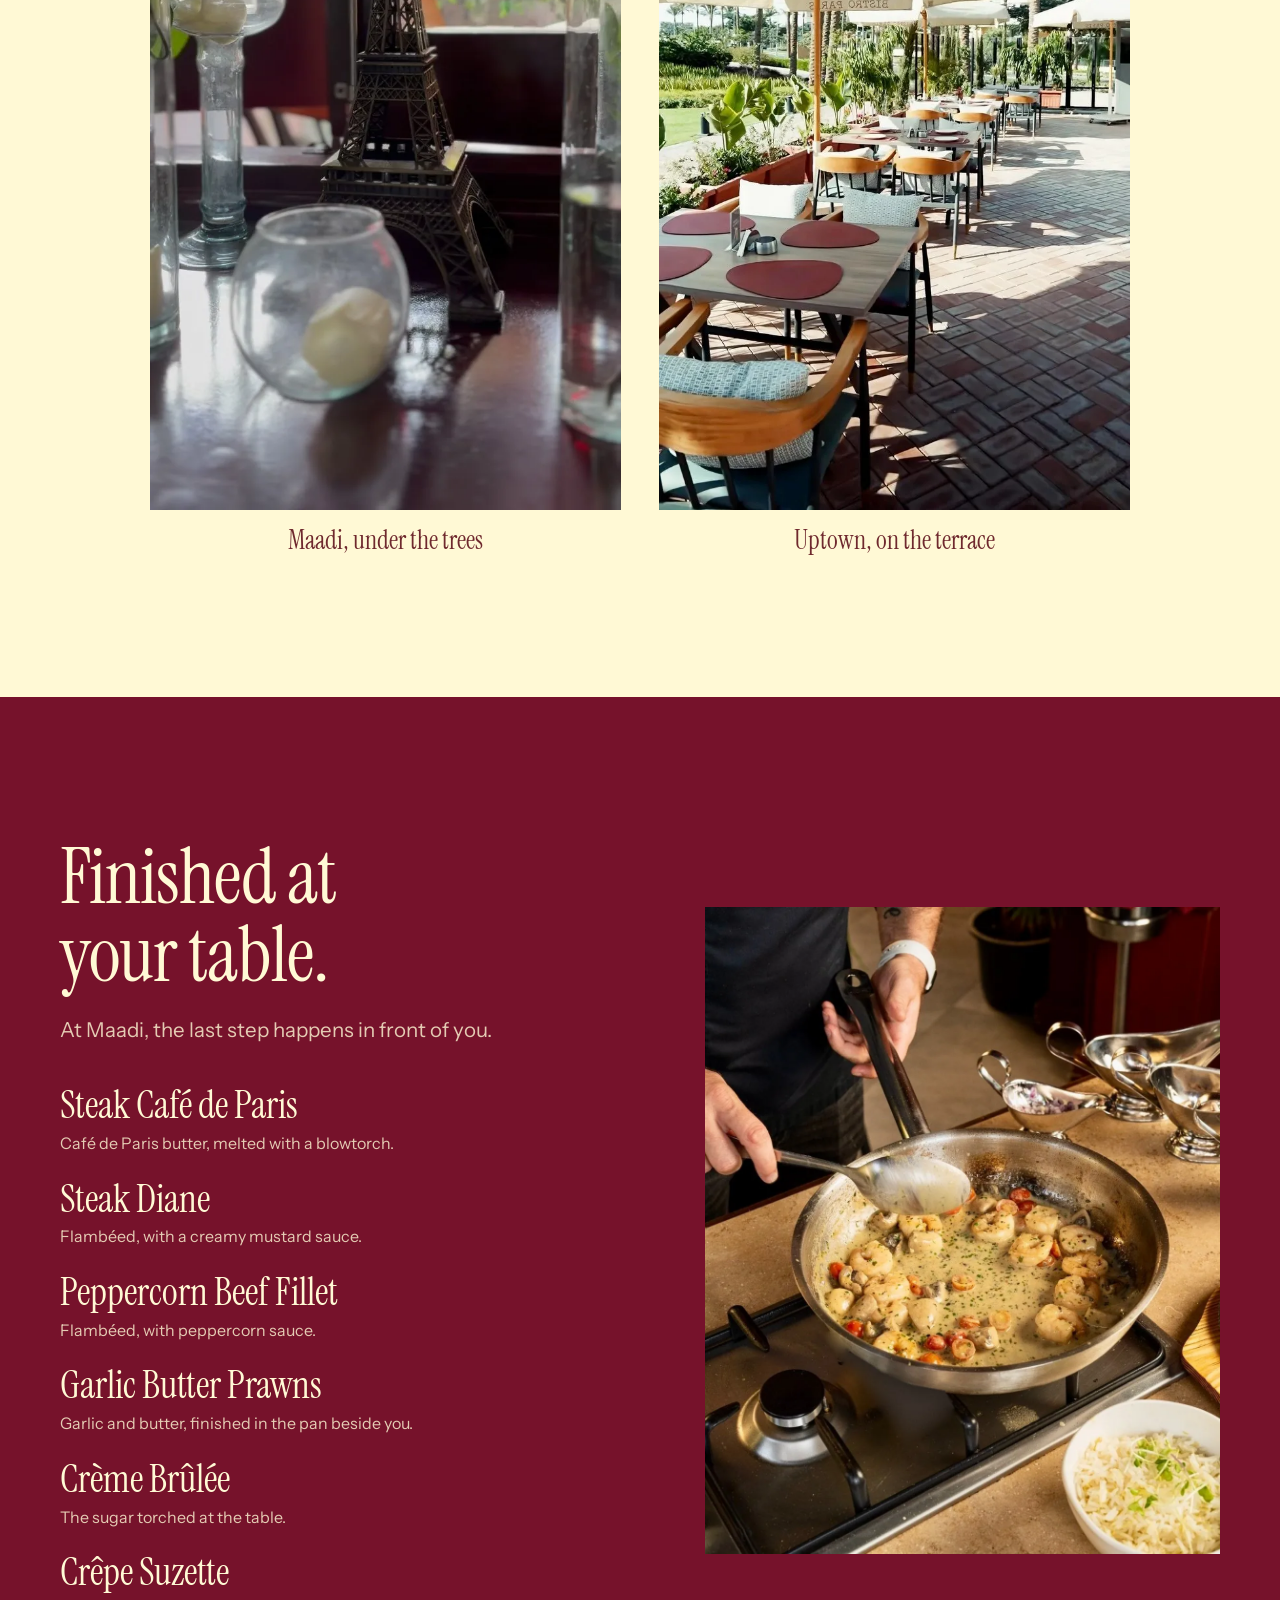
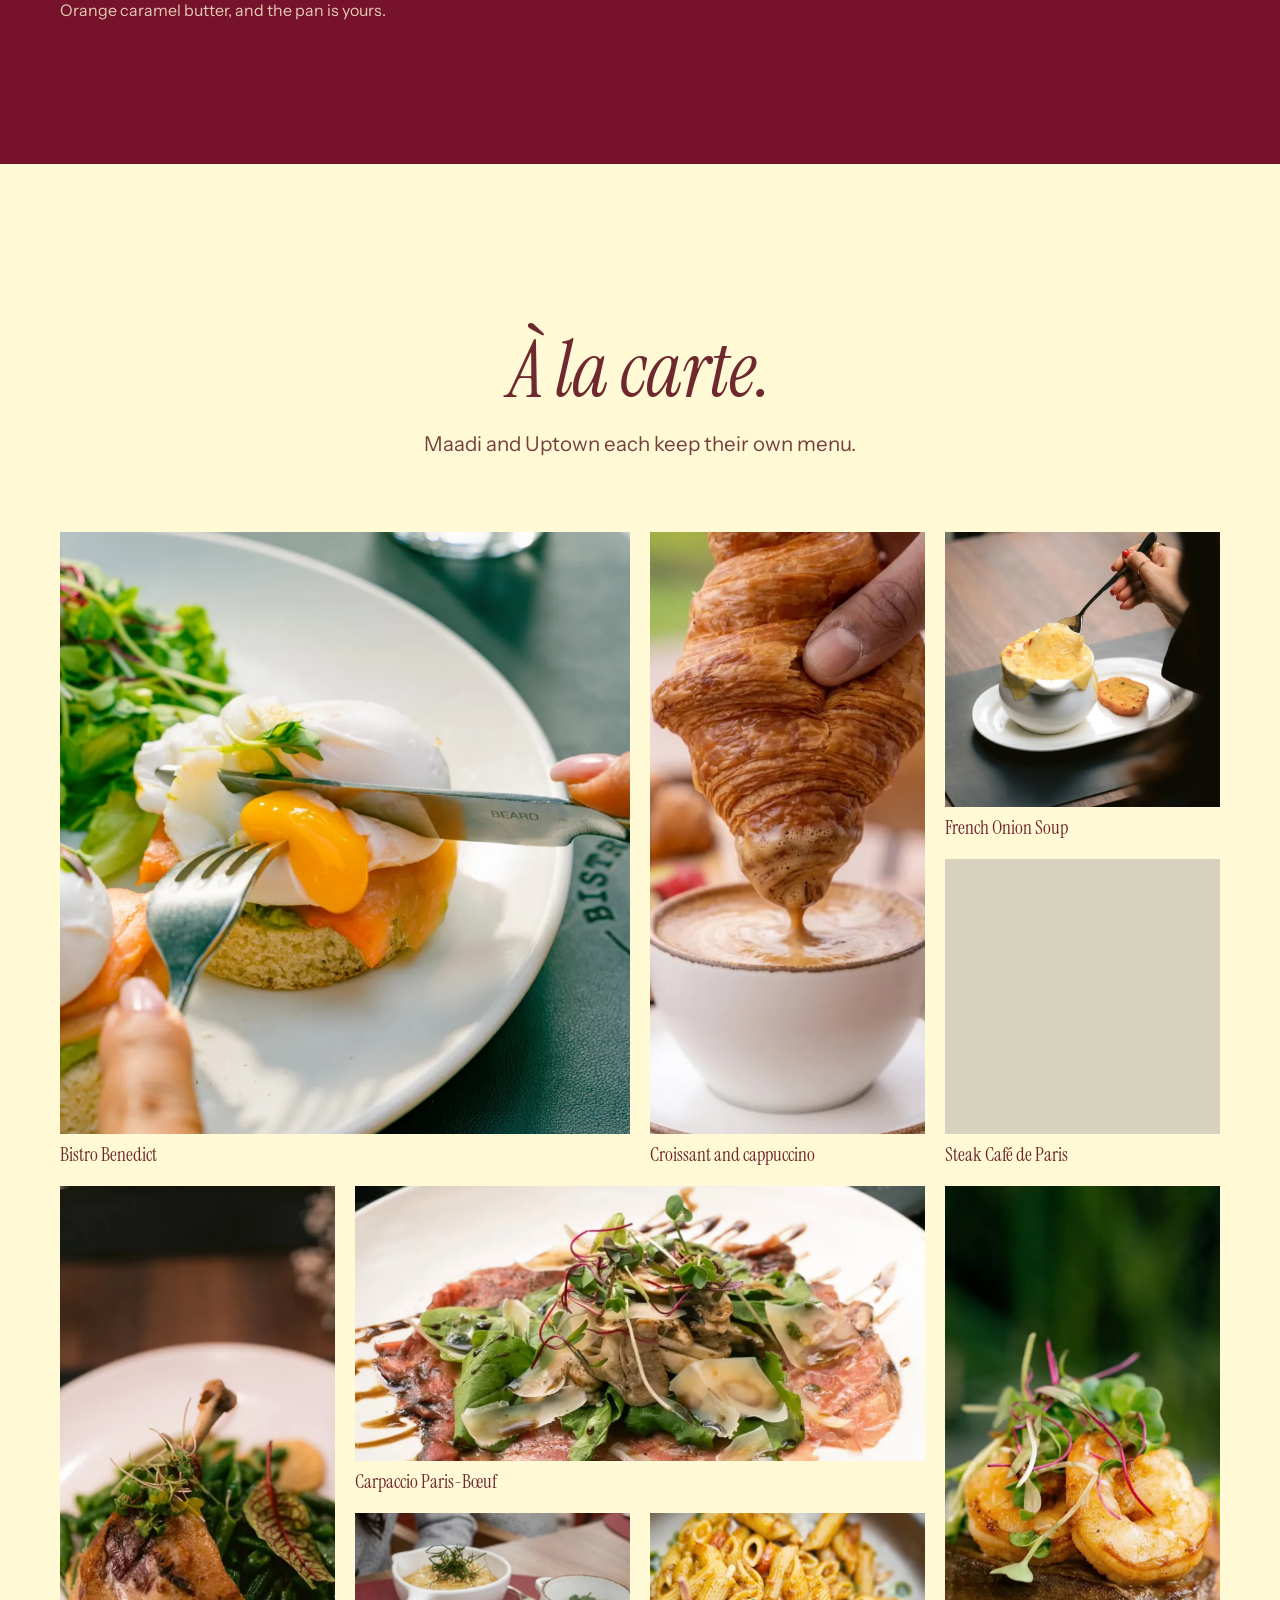
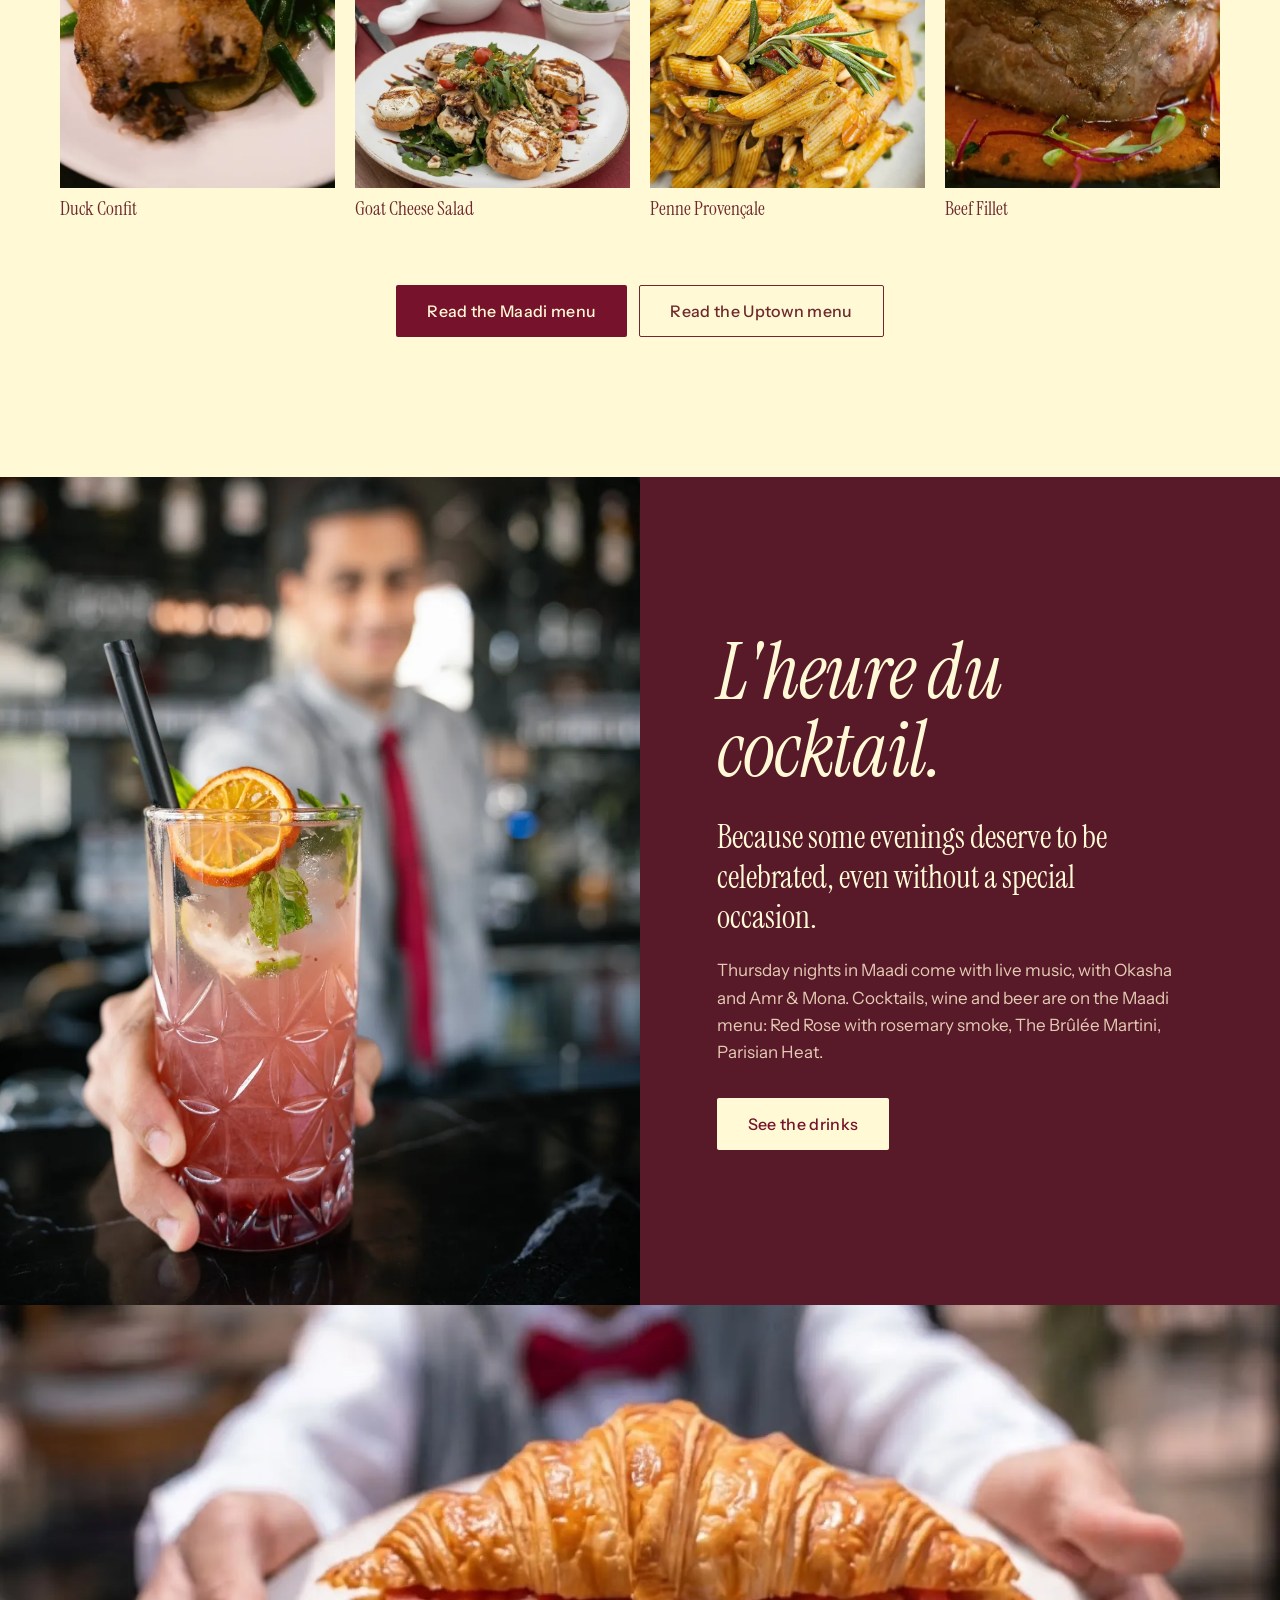
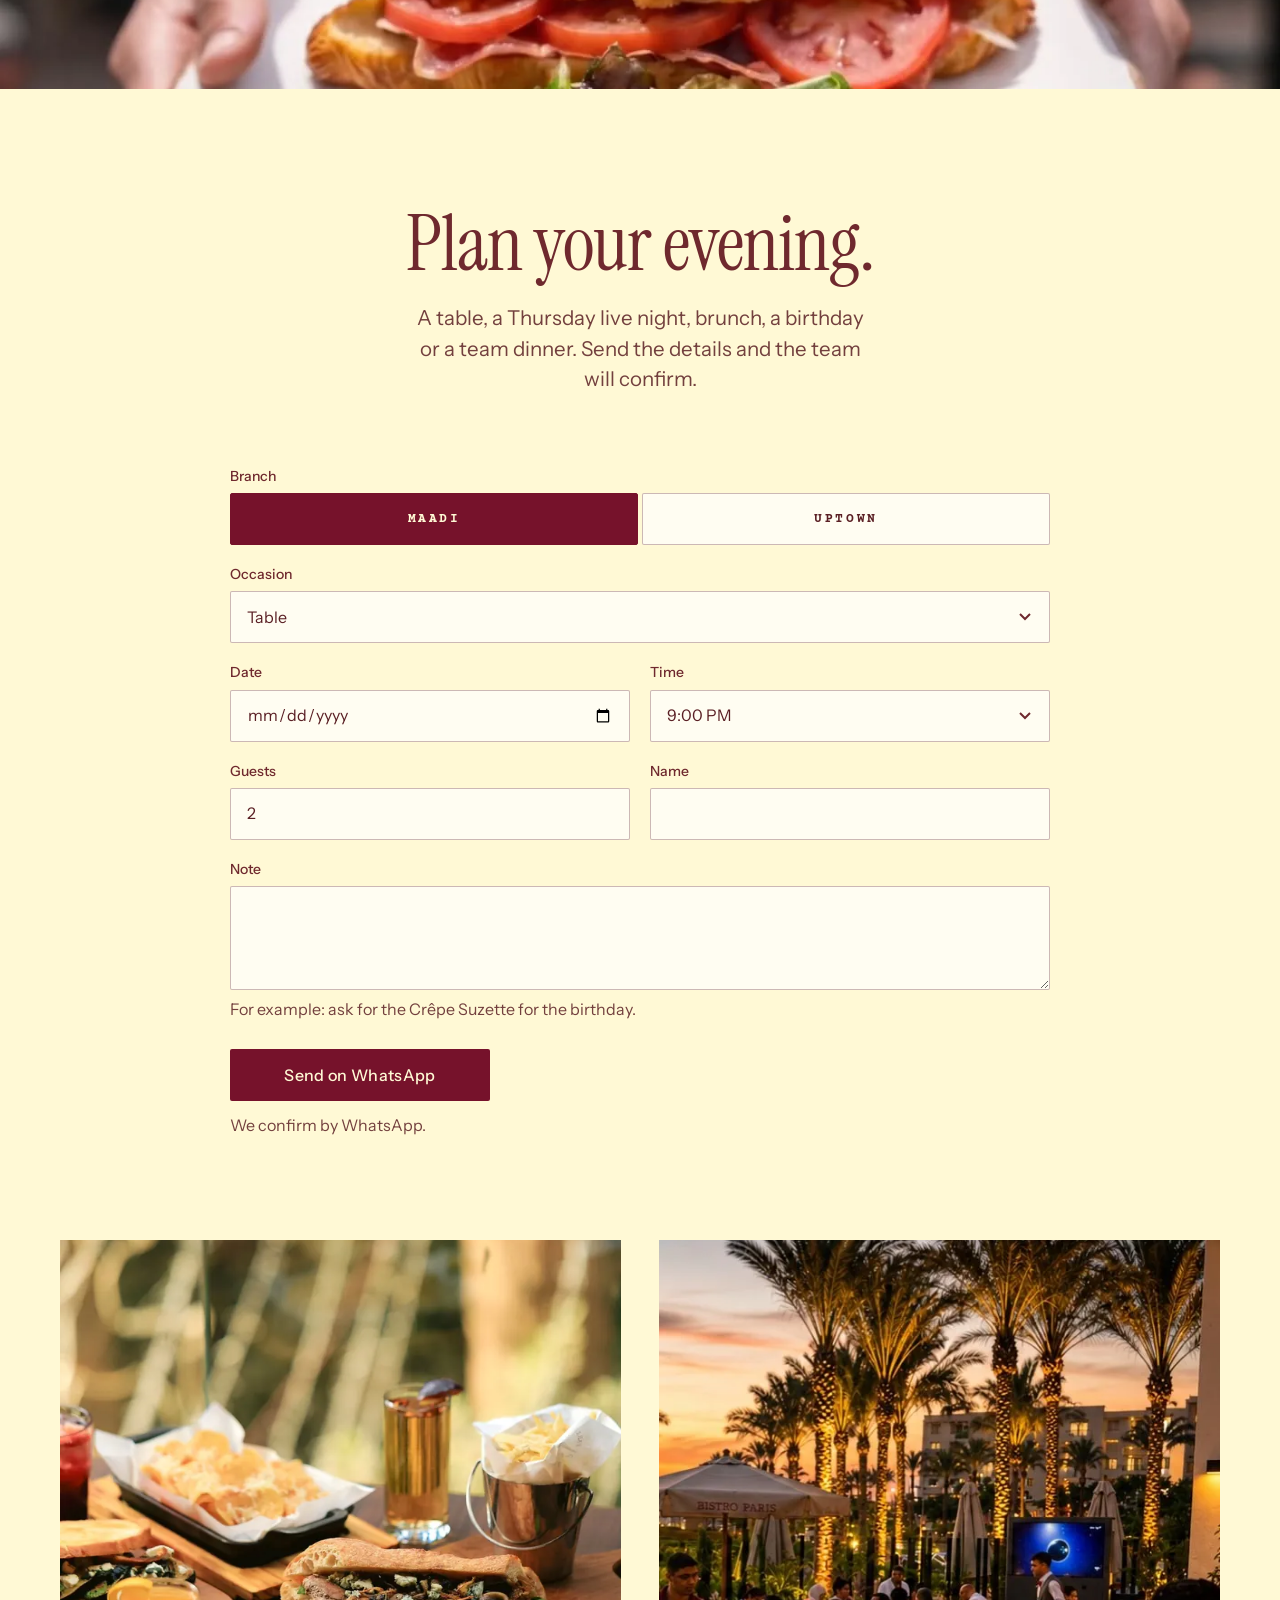
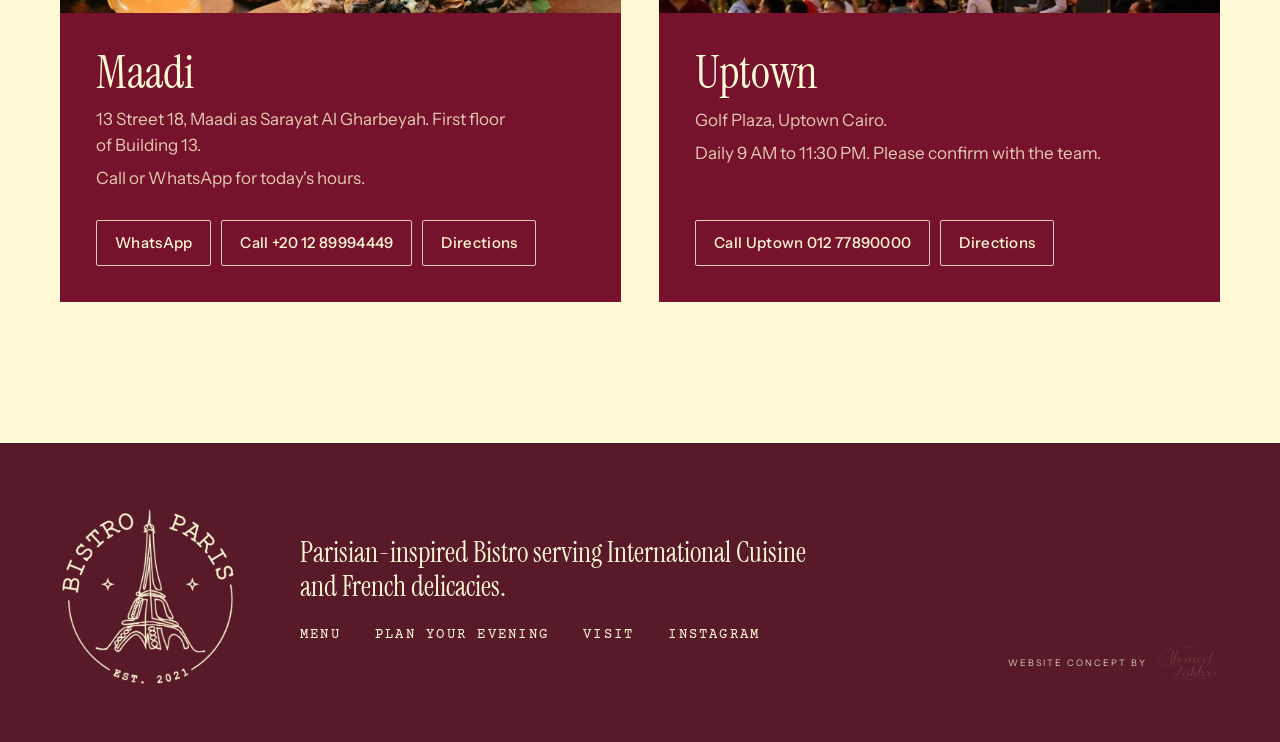
==== commit 4cc3a0aa: "Refine colours, forms and layout" ====
--- a/index.html
+++ b/index.html
@@ -33,9 +33,9 @@
 <link rel="preload" as="image" href="img/hero-m.webp" media="(max-width:700px)" fetchpriority="high">
 <link rel="preload" as="image" href="img/hero.webp" media="(min-width:701px)" fetchpriority="high">
 <link rel="preload" as="image" href="img/seal-white.webp" fetchpriority="high">
-<link rel="stylesheet" href="fonts.css?v=8">
-<link rel="stylesheet" href="style.css?v=8">
-<script src="site.js?v=8" defer></script>
+<link rel="stylesheet" href="fonts.css?v=9">
+<link rel="stylesheet" href="style.css?v=9">
+<script src="site.js?v=9" defer></script>
 <script type="application/ld+json">{"@context": "https://schema.org", "@graph": [{"@type": "Restaurant", "@id": "https://ahmedfakhr1.github.io/bistroparis-preview/#maadi", "name": "Bistro Paris Maadi", "url": "https://ahmedfakhr1.github.io/bistroparis-preview/", "description": "Parisian-inspired Bistro serving International Cuisine and French delicacies", "servesCuisine": ["French", "International"], "telephone": "+201289994449", "image": "https://ahmedfakhr1.github.io/bistroparis-preview/img/og.jpg", "hasMenu": "https://ahmedfakhr1.github.io/bistroparis-preview/menu.html", "address": {"@type": "PostalAddress", "streetAddress": "13 Street 18, Maadi as Sarayat Al Gharbeyah, first floor of Building 13", "addressLocality": "Cairo", "postalCode": "4212050", "addressCountry": "EG"}, "sameAs": ["https://www.instagram.com/bistropariseg/", "https://www.facebook.com/bistroparis.eg"]}, {"@type": "Restaurant", "@id": "https://ahmedfakhr1.github.io/bistroparis-preview/#uptown", "name": "Bistro Paris Uptown", "url": "https://ahmedfakhr1.github.io/bistroparis-preview/", "description": "Parisian-inspired Bistro serving International Cuisine and French delicacies", "servesCuisine": ["French", "International"], "telephone": "+201277890000", "image": "https://ahmedfakhr1.github.io/bistroparis-preview/img/og.jpg", "hasMenu": "https://ahmedfakhr1.github.io/bistroparis-preview/menu.html?branch=uptown", "address": {"@type": "PostalAddress", "streetAddress": "Golf Plaza, Uptown Cairo", "addressLocality": "Cairo", "addressCountry": "EG"}, "openingHoursSpecification": [{"@type": "OpeningHoursSpecification", "dayOfWeek": ["Monday", "Tuesday", "Wednesday", "Thursday", "Friday", "Saturday", "Sunday"], "opens": "09:00", "closes": "23:30"}], "sameAs": ["https://www.instagram.com/bistropariseg/", "https://www.facebook.com/bistroparis.eg"]}]}</script>
 </head>
 <body class="home">
@@ -150,6 +150,7 @@
 <p class="small up-note" id="up-note" hidden>Your request goes to our WhatsApp with Uptown in the message. Prefer to call? <a href="tel:+201277890000">Call Uptown 012 77890000</a></p>
 </div>
 </form>
+</div>
 <div class="visit" id="visit">
 <article class="vcard dark">
 <img src="img/visit-maadi.webp" width="720" height="960" alt="A steak baguette on a wooden board, chips and juices on a balcony table among trees" loading="lazy" decoding="async">
@@ -176,7 +177,6 @@
 <a class="btn btn-line" href="https://www.google.com/maps/search/?api=1&amp;query=Bistro+Paris+Uptown" target="_blank" rel="noopener">Directions</a>
 </div>
 </article>
-</div>
 </div>
 </div>
 </section>
@@ -204,6 +204,6 @@
 <button class="btn btn-bord" type="button" id="ar-close">OK</button>
 </dialog>
 <script>addEventListener("load",function(){setTimeout(function(){document.querySelectorAll('img[loading="lazy"]').forEach(function(i){i.loading="eager"})},1e3)})</script>
-<script src="motion.js?v=8" defer></script>
+<script src="motion.js?v=9" defer></script>
 </body>
 </html>
--- a/style.css
+++ b/style.css
@@ -6,6 +6,7 @@
   --mono:'Courier Prime','Courier New',Courier,monospace;
   --hh:64px;--bar:64px;--dock:60px;--gut:20px;--maxw:1240px;--r:2px;
   --ease:cubic-bezier(.23,1,.32,1);
+  --field:#FFFDF2;--line:rgba(88,26,41,.3);
 }
 @media(min-width:900px){:root{--hh:72px;--gut:40px}}
 *,*::before,*::after{box-sizing:border-box}
@@ -185,33 +186,37 @@
 .plan-band img{position:absolute;inset:0;width:100%;height:100%;object-fit:cover}
 .plan .wrap{padding-block:clamp(72px,9vw,130px) clamp(88px,11vw,160px)}
 .plan-head{margin-bottom:clamp(40px,6vw,72px);text-align:center}
-.plan-grid{display:grid;grid-template-columns:minmax(0,1fr);gap:56px}
-@media(min-width:960px){.plan-grid{grid-template-columns:minmax(0,7fr) minmax(0,5fr);gap:clamp(48px,6vw,96px);align-items:start}}
+.plan-grid{max-width:820px;margin:0 auto}
 .form{display:grid;grid-template-columns:minmax(0,1fr);gap:20px}
 @media(min-width:560px){.form{grid-template-columns:repeat(2,minmax(0,1fr))}}
 .f-wide,.f-branch{grid-column:1/-1}
 .f-branch{margin:0;padding:0;border:0;min-width:0}
 .field{display:flex;flex-direction:column;gap:8px;min-width:0}
-label,legend{padding:0;font:700 12px/1.2 var(--mono);letter-spacing:.2em;text-transform:uppercase;color:var(--ink)}
+label,legend{padding:0;font:500 .875rem/1.3 var(--sans);letter-spacing:0;text-transform:none;color:var(--ink)}
 .f-branch legend{margin-bottom:8px}
-input,select,textarea{width:100%;min-height:52px;padding:0 16px;border:1px solid transparent;border-radius:var(--r);background:var(--canvas);color:var(--ink-deep);font:400 1rem/1.3 var(--sans)}
+input,select,textarea{width:100%;min-height:52px;padding:0 16px;border:1px solid var(--line);border-radius:var(--r);background-color:var(--field);color:var(--ink-deep);font:400 1rem/1.3 var(--sans);transition:border-color .2s var(--ease)}
+input:focus-visible,select:focus-visible,textarea:focus-visible{border-color:var(--bordeaux);outline:2px solid var(--bordeaux);outline-offset:2px}
+@media(hover:hover) and (pointer:fine){input:hover,select:hover,textarea:hover,.seg-b:not([aria-pressed=true]):hover{border-color:rgba(88,26,41,.55)}}
 textarea{min-height:104px;padding:14px 16px;resize:vertical}
 select{appearance:none;-webkit-appearance:none;padding-right:44px;background-image:url("data:image/svg+xml,%3Csvg xmlns='http://www.w3.org/2000/svg' width='12' height='8' viewBox='0 0 12 8'%3E%3Cpath d='M1 1l5 5 5-5' fill='none' stroke='%236F292E' stroke-width='2'/%3E%3C/svg%3E");background-position:calc(100% - 18px) 50%;background-size:12px 8px;background-repeat:no-repeat}
 input[aria-invalid=true]{border-color:var(--bordeaux)}
 .err{font-size:1rem;font-weight:500;color:var(--bordeaux)}
 .hint{font-size:1rem;line-height:1.45;color:var(--ink-soft)}
 .seg{display:grid;grid-template-columns:repeat(2,minmax(0,1fr));gap:4px}
-.seg-b{min-height:52px;border:0;border-radius:var(--r);background:var(--canvas);color:var(--ink-deep);font:700 13px/1 var(--mono);letter-spacing:.2em;text-transform:uppercase;transition:background-color .2s var(--ease),color .2s var(--ease)}
-.seg-b[aria-pressed=true]{background:var(--green);color:var(--cream)}
+.seg-b{min-height:52px;border:1px solid var(--line);border-radius:var(--r);background:var(--field);color:var(--ink-deep);font:700 13px/1 var(--mono);letter-spacing:.2em;text-transform:uppercase;transition:background-color .2s var(--ease),color .2s var(--ease),border-color .2s var(--ease)}
+.seg-b[aria-pressed=true]{background:var(--bordeaux);border-color:var(--bordeaux);color:var(--cream)}
 .f-send{display:grid;gap:12px;justify-items:start;margin-top:8px}
 .f-send .btn{min-width:min(100%,260px)}
-.visit{display:grid;gap:20px}
-.vcard{display:grid;grid-template-columns:104px minmax(0,1fr);gap:8px 20px;align-items:start;padding:24px;background:var(--bordeaux)}
-.vcard>img{width:104px;height:132px;object-fit:cover;background:var(--wine)}
-.vc-tx h3{margin-bottom:10px;font:400 34px/1 var(--serif);color:var(--cream)}
-.vc-tx p{margin-bottom:8px;font-size:1rem;line-height:1.5;color:var(--cream-soft)}
-.vc-act{grid-column:1/-1;display:flex;flex-wrap:wrap;gap:10px;margin-top:12px}
+.visit{display:grid;grid-template-columns:minmax(0,1fr);gap:20px;margin-top:clamp(64px,8vw,112px)}
+@media(min-width:800px){.visit{grid-template-columns:repeat(2,minmax(0,1fr));gap:clamp(20px,3vw,40px)}}
+.vcard{display:flex;flex-direction:column;background:var(--bordeaux)}
+.vcard>img{width:100%;height:auto;aspect-ratio:3/2;object-fit:cover;background:var(--wine)}
+.vc-tx{flex:1;padding:clamp(24px,3vw,36px) clamp(22px,3vw,36px) 0}
+.vc-tx h3{margin-bottom:12px;font:400 clamp(38px,3.6vw,50px)/1 var(--serif);color:var(--cream)}
+.vc-tx p{margin-bottom:8px;max-width:38ch;font-size:1.0625rem;line-height:1.5;color:var(--cream-soft)}
+.vc-act{display:flex;flex-wrap:wrap;gap:10px;padding:20px clamp(22px,3vw,36px) clamp(24px,3vw,36px)}
 .vc-act .btn{min-height:46px;padding:0 18px;font-size:.9375rem}
+@media(max-width:559px){.vc-act .btn{flex:1 1 100%}}
 
 /* footer */
 .foot{--sig-rest:#6E373F;--sig-label:#DECCB3;--sig-accent:#D7D2BD;padding:clamp(72px,9vw,120px) 0 calc(var(--dock) + 52px);background:var(--wine);color:var(--cream)}
@@ -221,7 +226,15 @@
 .foot-nav{display:flex;flex-wrap:wrap;justify-content:center;gap:4px 10px}
 .foot-nav a{display:inline-flex;align-items:center;min-height:44px;padding:0 12px;font:400 12px/1 var(--mono);letter-spacing:.2em;text-transform:uppercase;text-decoration:none;color:var(--cream)}
 .credit{margin:12px 0 0}
-@media(min-width:900px){.foot{padding-bottom:72px}}
+@media(min-width:900px){
+  .foot{padding:64px 0 56px}
+  .foot-in{display:grid;grid-template-columns:auto minmax(0,1fr) auto;grid-template-areas:"seal line credit" "seal nav credit";align-items:center;justify-items:start;column-gap:clamp(40px,5vw,80px);row-gap:10px;text-align:left}
+  .foot-seal{grid-area:seal;width:176px}
+  .foot .foot-line{grid-area:line;align-self:end;max-width:40ch;font:400 clamp(24px,2.2vw,32px)/1.2 var(--serif);color:var(--cream)}
+  .foot-nav{grid-area:nav;align-self:start;justify-content:flex-start;margin-left:-12px}
+  .foot-nav a{font-size:14px;letter-spacing:.16em}
+  .credit{grid-area:credit;align-self:end;justify-self:end;margin:0}
+}
 
 /* signature */
 .sig{display:inline-flex;align-items:center;gap:10px;text-decoration:none;-webkit-tap-highlight-color:transparent;padding:6px 4px;min-height:44px}
